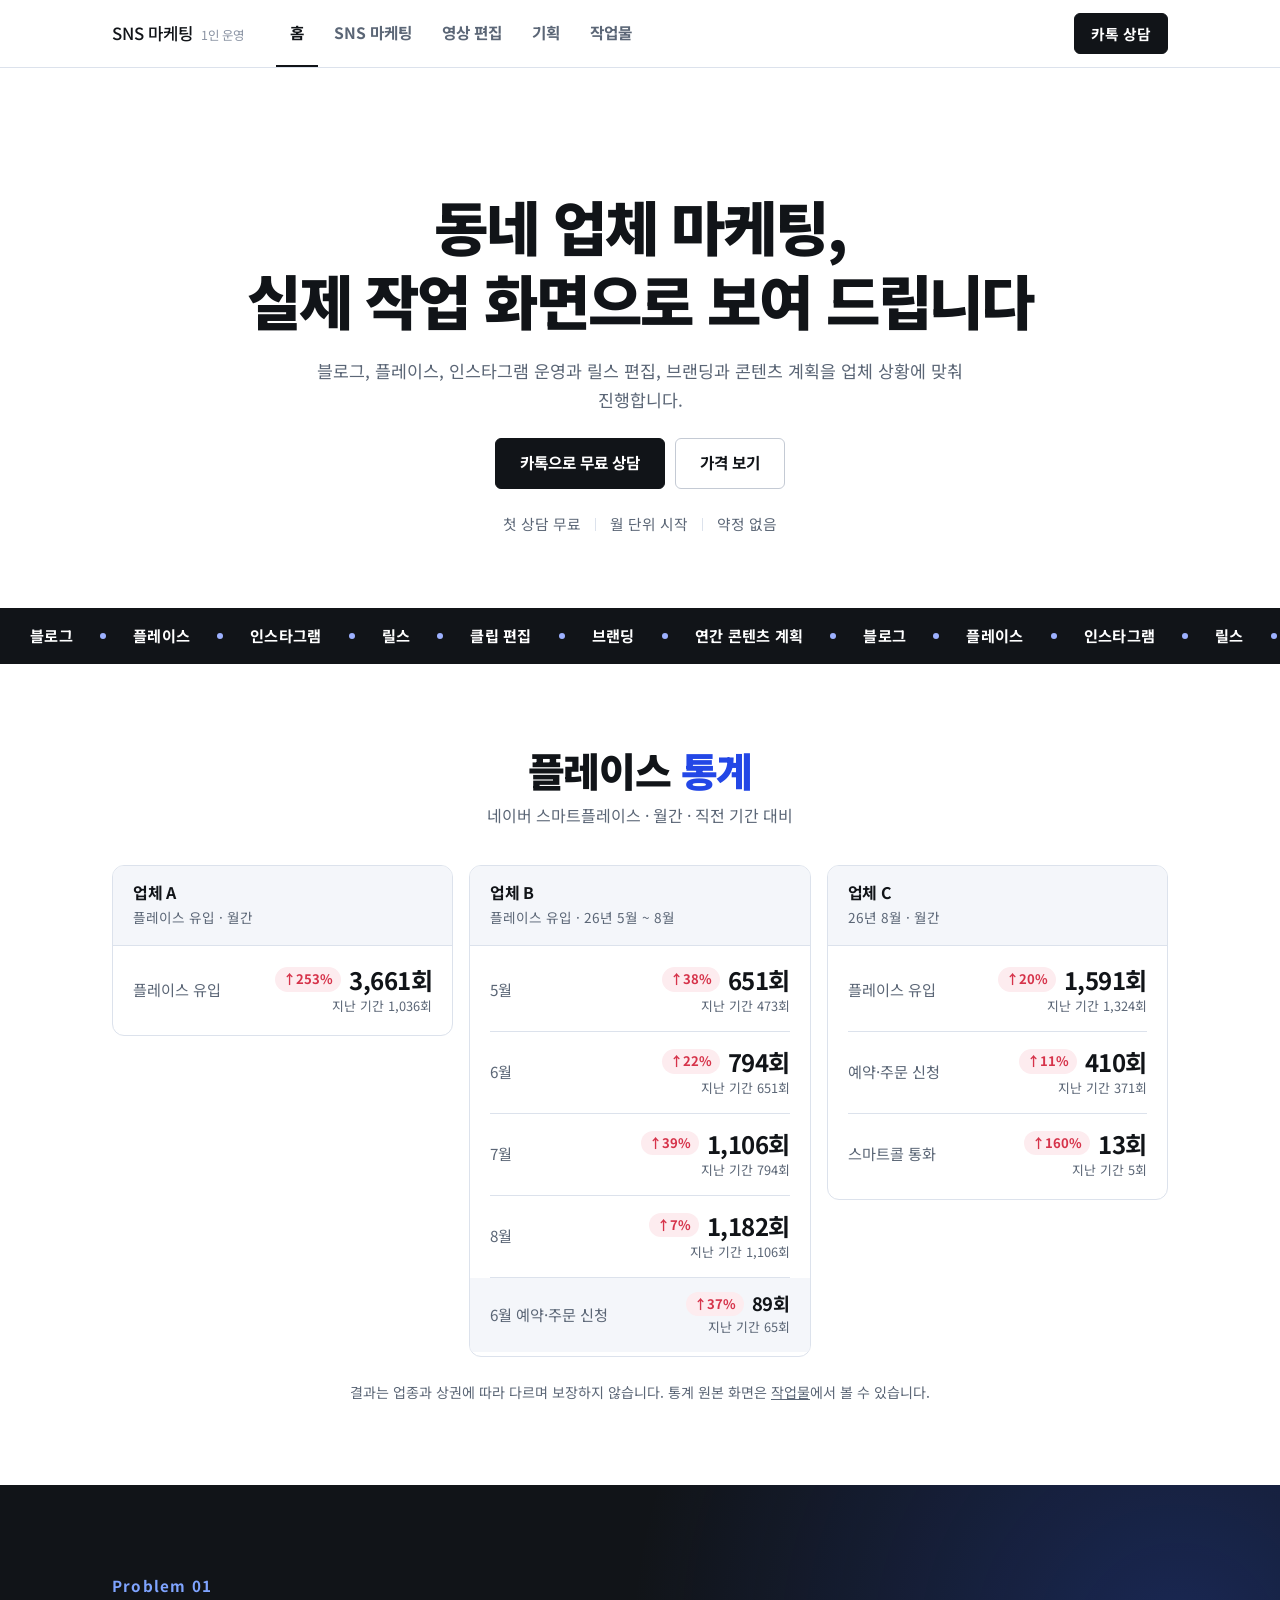
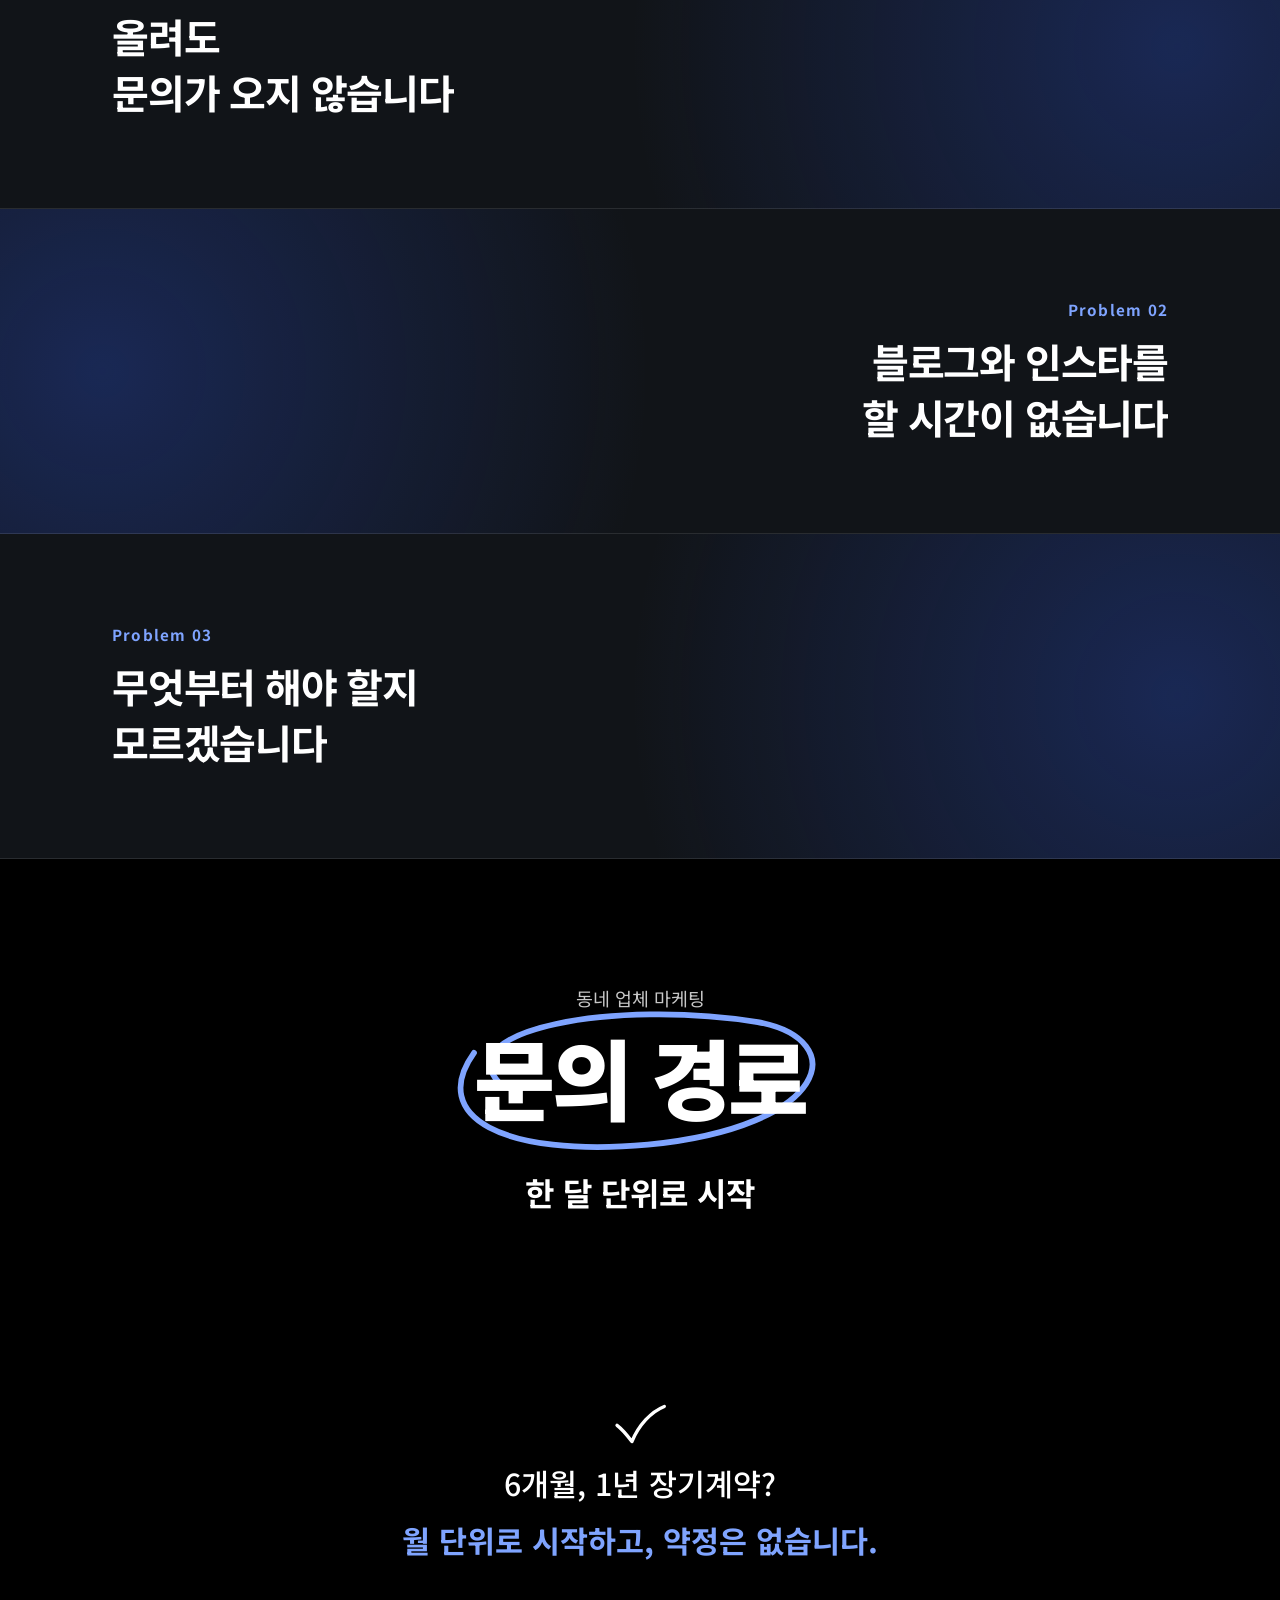
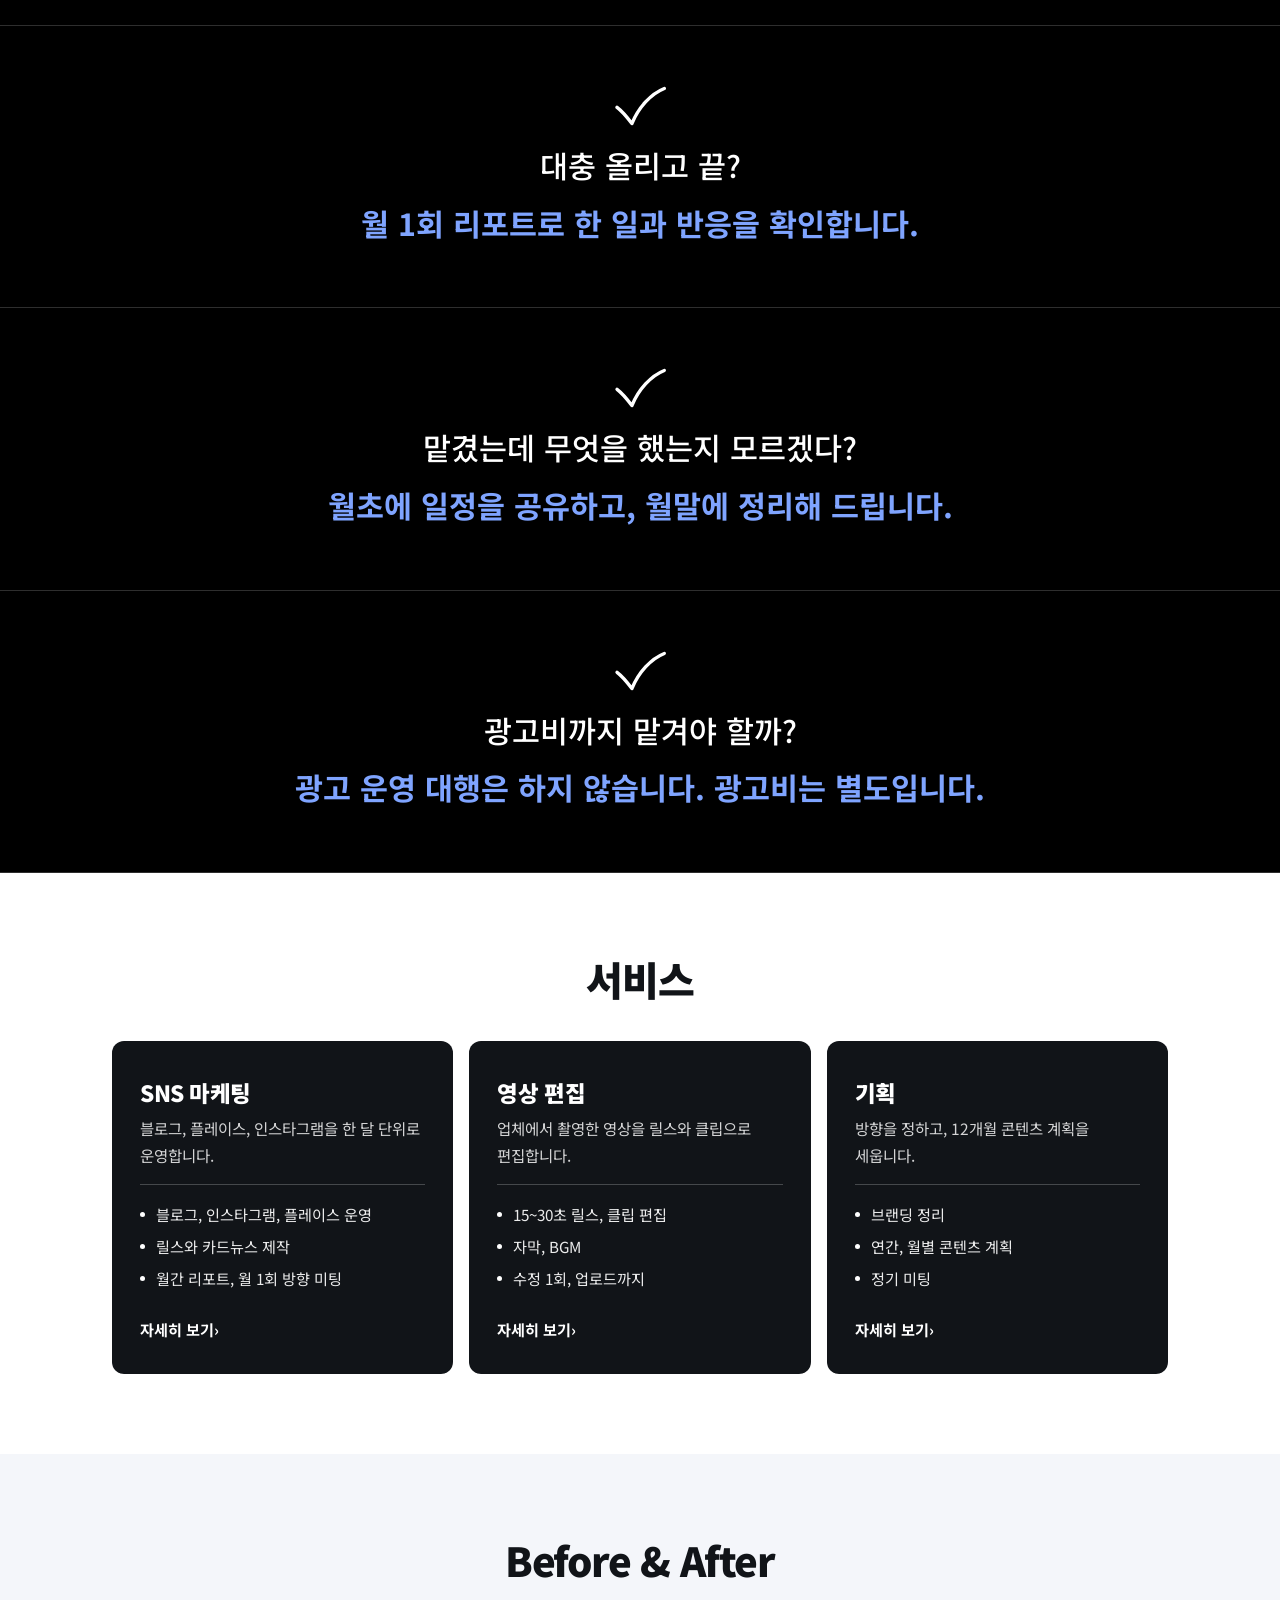
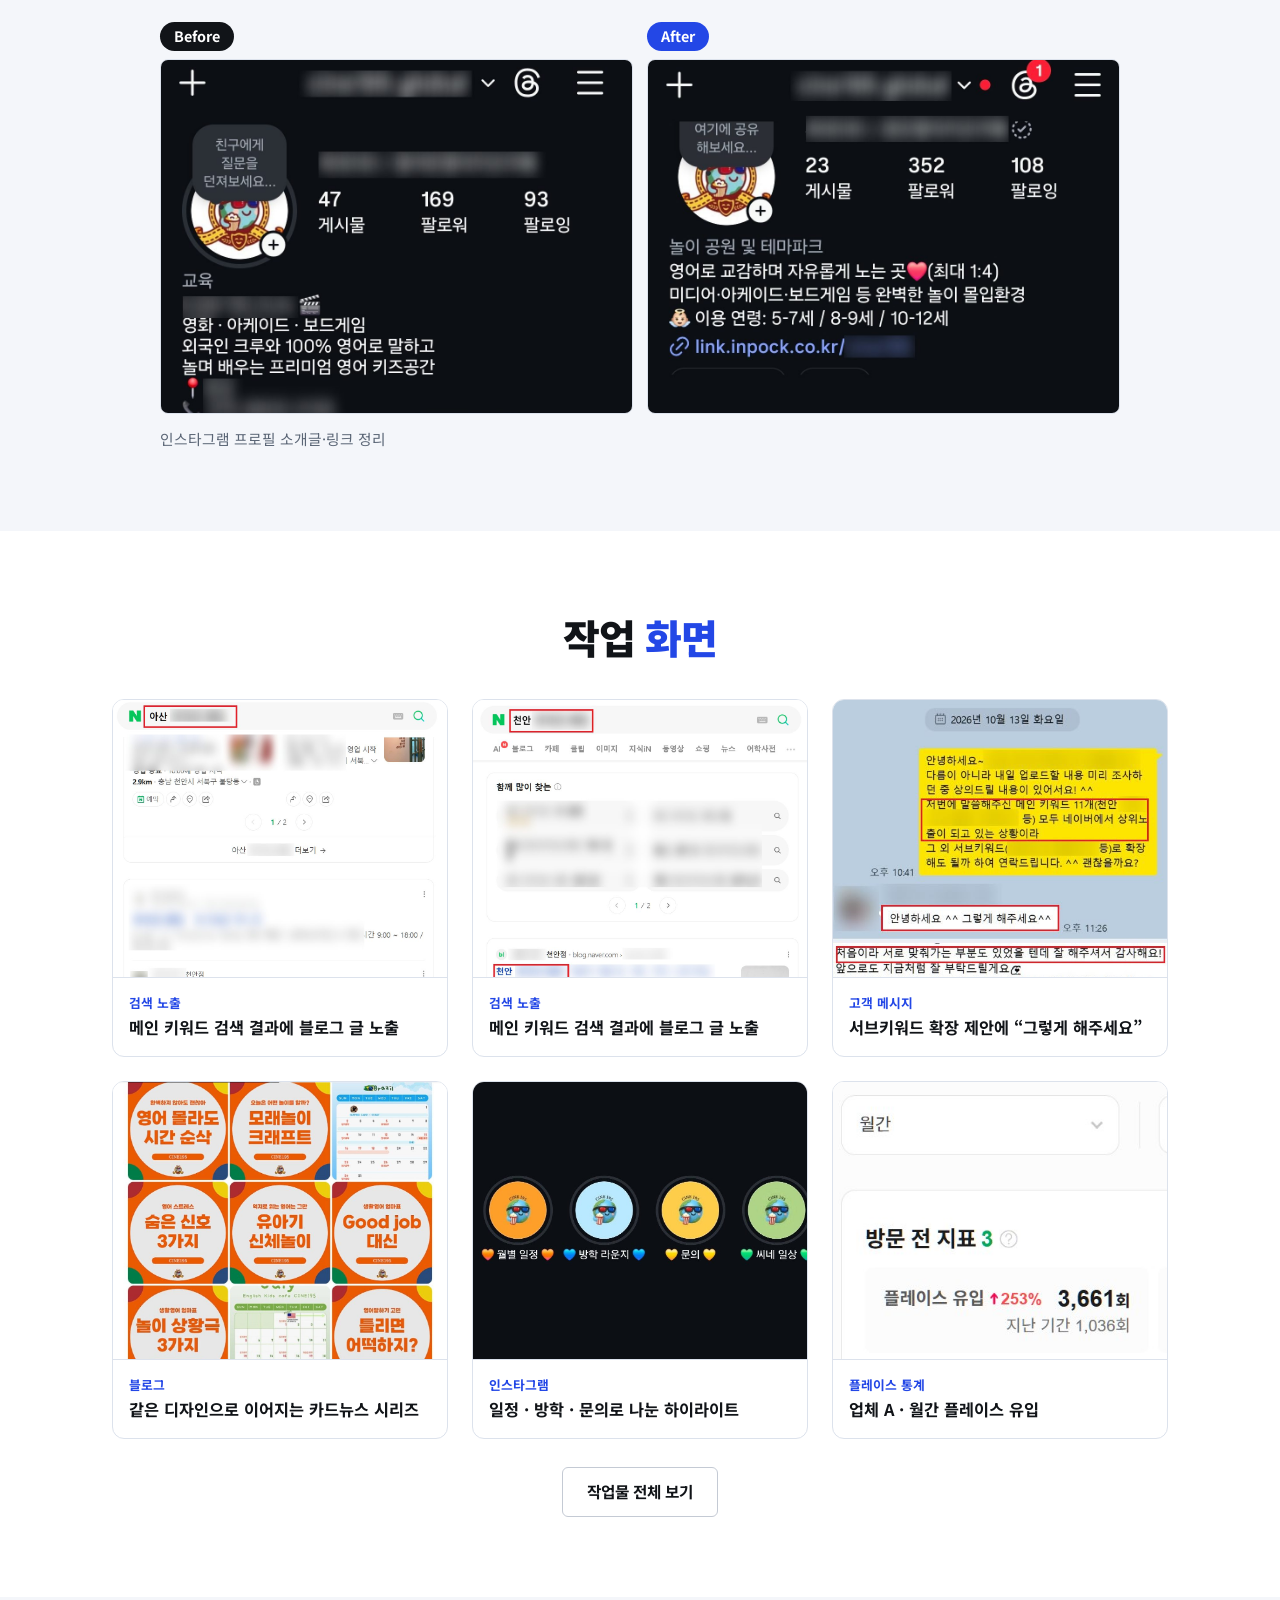
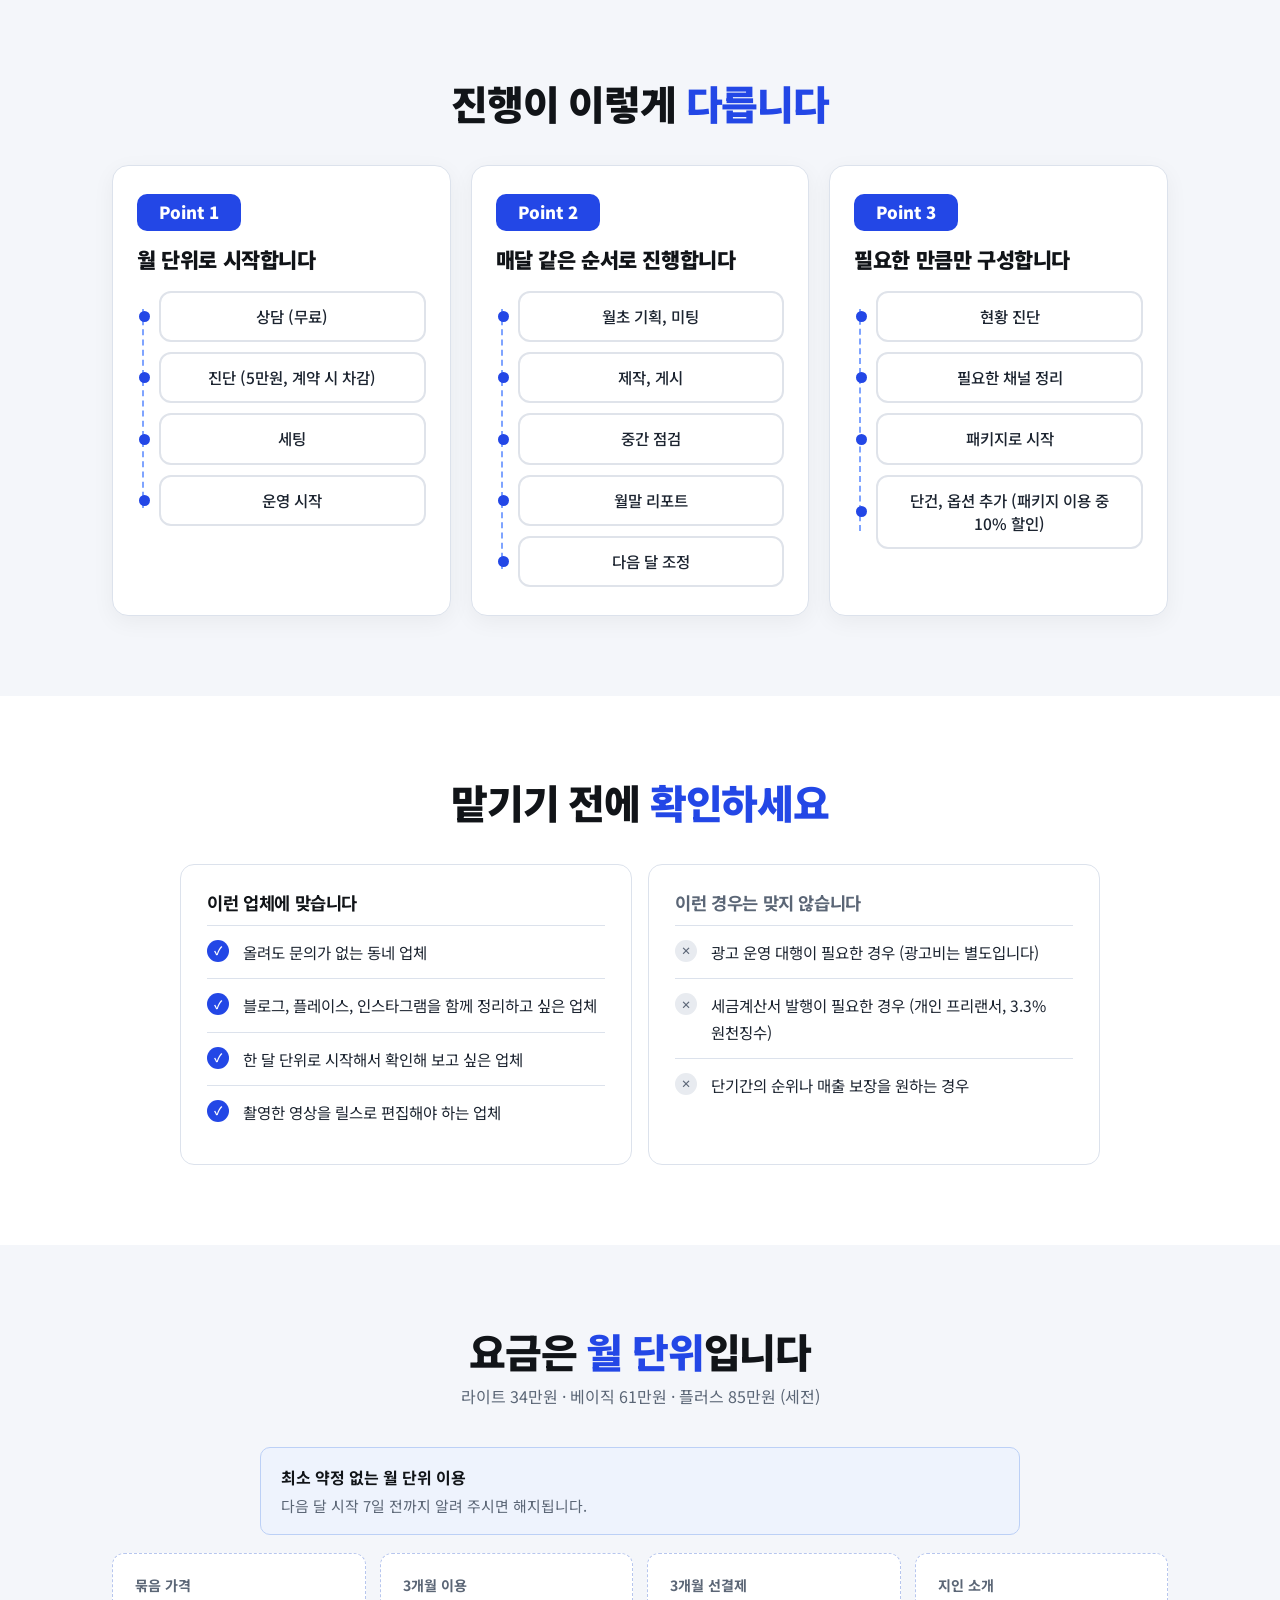
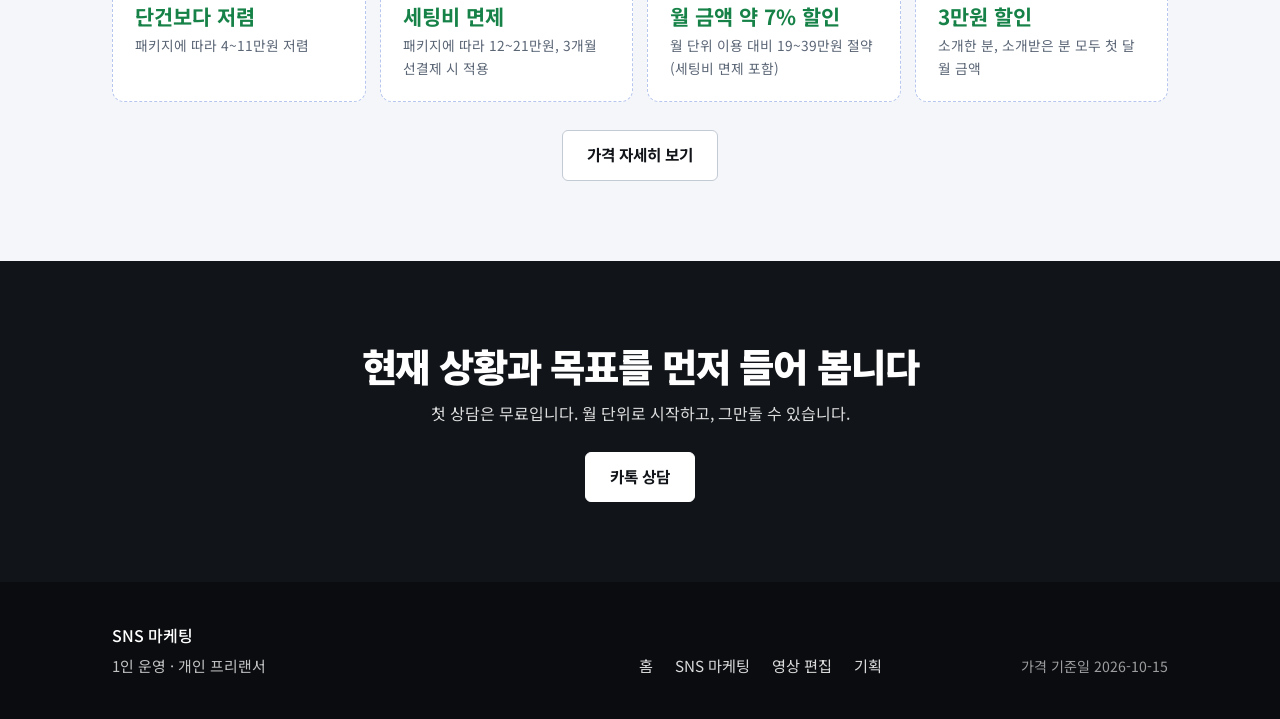
==== index.html @ e28822c7 "Brand text from data/site.json; remove personal name from header, titles, footer and the home declar" ====
<!DOCTYPE html>
<html lang="ko">
<head>
    <meta charset="UTF-8">
    <script>document.documentElement.className += ' js';</script>
    <meta name="viewport" content="width=device-width, initial-scale=1">
    <meta name="color-scheme" content="light">
    <title>SNS 마케팅 · 영상 편집 · 기획</title>
    <meta name="description" content="블로그·플레이스·인스타 운영, 릴스·클립 편집, 마케팅 기획.">
    <link rel="preconnect" href="https://fonts.googleapis.com">
    <link rel="preconnect" href="https://fonts.gstatic.com" crossorigin>
    <link rel="stylesheet" href="https://fonts.googleapis.com/css2?family=Noto+Sans+KR:wght@400;500;700;900&display=swap">
    <link rel="stylesheet" href="assets/site.css">
    <script src="assets/site.js" defer></script>
    <script src="assets/pricing.js" defer></script>
    <script src="assets/nav.js" defer></script>
    <script src="assets/media.js" defer></script>
    <script src="assets/effects.js" defer></script>
    <script src="assets/results.js" defer></script>
    <script src="assets/price-ui.js" defer></script>
</head>
<body>
    <a class="skip-link" href="#main">본문으로 건너뛰기</a>

    <header class="site-header">
        <div class="container header-inner">
            <a class="brand" href="./"><span class="brand-name" data-brand-name></span><span class="brand-sub" data-brand-sub></span></a>
            <nav aria-label="사이트 메뉴">
                <ul class="tabs">
                        <li><a href="./" aria-current="page">홈</a></li>
                        <li><a href="services/">SNS 마케팅</a></li>
                        <li><a href="video/">영상 편집</a></li>
                        <li><a href="planning/">기획</a></li>
                        <li data-tab="works" hidden><a href="works/">작업물</a></li>
                </ul>
            </nav>
            <a class="btn btn-primary" href="https://open.kakao.com/o/sCHnO8pi" target="_blank" rel="noopener">카톡 상담</a>
        </div>
    </header>

    <main id="main">
        <p id="load-error" class="load-error" role="alert" hidden></p>

        <section class="hero hero-home" aria-labelledby="hero-title">
            <div class="container">
                <h1 id="hero-title">동네 업체 마케팅,<br>실제 작업 화면으로 보여 드립니다</h1>
                <p class="lede">블로그, 플레이스, 인스타그램 운영과 릴스 편집, 브랜딩과 콘텐츠 계획을 업체 상황에 맞춰 진행합니다.</p>
                <div class="cta">
                    <a class="btn btn-primary" href="https://open.kakao.com/o/sCHnO8pi" target="_blank" rel="noopener">카톡으로 무료 상담</a>
                    <a class="btn btn-secondary" href="services/#price">가격 보기</a>
                </div>
                <ul class="assure">
                    <li>첫 상담 무료</li>
                    <li>월 단위 시작</li>
                    <li>약정 없음</li>
                </ul>
            </div>
        </section>

        <div class="marquee" aria-hidden="true">
            <div class="marquee-track">
                <span>블로그</span><span>플레이스</span><span>인스타그램</span><span>릴스</span><span>클립 편집</span><span>브랜딩</span><span>연간 콘텐츠 계획</span>
                <span>블로그</span><span>플레이스</span><span>인스타그램</span><span>릴스</span><span>클립 편집</span><span>브랜딩</span><span>연간 콘텐츠 계획</span>
            </div>
        </div>

        <section class="section band-soft" data-profile aria-labelledby="profile-title" hidden>
            <div class="container narrow-block">
                <div class="section-head"><h2 id="profile-title">소개</h2></div>
                <p class="lede" data-profile-lead hidden></p>
                <ul class="learn" data-profile-lines hidden></ul>
            </div>
        </section>

        <section class="section" data-results aria-labelledby="stats-title" hidden>
            <div class="container">
                <div class="section-head center">
                    <h2 id="stats-title">플레이스 <em>통계</em></h2>
                    <p>네이버 스마트플레이스 · 월간 · 직전 기간 대비</p>
                </div>
                <div class="stat-grid" data-results-grid></div>
                <p class="fine center">결과는 업종과 상권에 따라 다르며 보장하지 않습니다. 통계 원본 화면은 <a href="works/">작업물</a>에서 볼 수 있습니다.</p>
            </div>
        </section>

        <section class="problems" aria-label="이런 고민이 있으신가요?">
            <div class="problem left"><div class="container"><span class="problem-no" aria-hidden="true">01</span><p>올려도<br>문의가 오지 않습니다</p></div></div>
            <div class="problem right"><div class="container"><span class="problem-no" aria-hidden="true">02</span><p>블로그와 인스타를<br>할 시간이 없습니다</p></div></div>
            <div class="problem left"><div class="container"><span class="problem-no" aria-hidden="true">03</span><p>무엇부터 해야 할지<br>모르겠습니다</p></div></div>
        </section>

        <section class="band-dark declare" aria-label="시작 방식">
            <div class="container">
                <p class="dec-small">동네 업체 마케팅</p>
                <div class="brush-wrap"><span class="dec-word">문의 경로</span><svg class="brush draw" viewBox="0 0 340 130" aria-hidden="true"><path pathLength="1" d="M60 70 C20 28 150 4 262 22 C336 36 318 104 176 118 C62 128 4 96 40 46"/></svg></div>
                <p class="dec-last">한 달 단위로 시작</p>
            </div>
        </section>

        <section class="band-dark worries" aria-labelledby="worries-title">
            <h2 id="worries-title" class="visually-hidden">계약 전 걱정</h2>
            <div class="worry"><div class="container"><svg class="check draw" viewBox="0 0 80 64" aria-hidden="true"><path pathLength="1" d="M6 34 C14 40 22 50 28 58 C38 34 56 14 76 6"/></svg><p class="q">6개월, 1년 장기계약?</p><p class="a">월 단위로 시작하고, 약정은 없습니다.</p></div></div>
            <div class="worry"><div class="container"><svg class="check draw" viewBox="0 0 80 64" aria-hidden="true"><path pathLength="1" d="M6 34 C14 40 22 50 28 58 C38 34 56 14 76 6"/></svg><p class="q">대충 올리고 끝?</p><p class="a">월 1회 리포트로 한 일과 반응을 확인합니다.</p></div></div>
            <div class="worry"><div class="container"><svg class="check draw" viewBox="0 0 80 64" aria-hidden="true"><path pathLength="1" d="M6 34 C14 40 22 50 28 58 C38 34 56 14 76 6"/></svg><p class="q">맡겼는데 무엇을 했는지 모르겠다?</p><p class="a">월초에 일정을 공유하고, 월말에 정리해 드립니다.</p></div></div>
            <div class="worry"><div class="container"><svg class="check draw" viewBox="0 0 80 64" aria-hidden="true"><path pathLength="1" d="M6 34 C14 40 22 50 28 58 C38 34 56 14 76 6"/></svg><p class="q">광고비까지 맡겨야 할까?</p><p class="a">광고 운영 대행은 하지 않습니다. 광고비는 별도입니다.</p></div></div>
        </section>

        <section class="section" aria-labelledby="services-title">
            <div class="container">
                <div class="section-head center">
                    <h2 id="services-title">서비스</h2>
                </div>
                <div class="tile-grid">
                    <a class="tile" href="services/">
                        <h3>SNS 마케팅</h3>
                        <p>블로그, 플레이스, 인스타그램을 한 달 단위로 운영합니다.</p>
                        <ul>
                            <li>블로그, 인스타그램, 플레이스 운영</li>
                            <li>릴스와 카드뉴스 제작</li>
                            <li>월간 리포트, 월 1회 방향 미팅</li>
                        </ul>
                        <span class="tile-link">자세히 보기</span>
                    </a>
                    <a class="tile" href="video/">
                        <h3>영상 편집</h3>
                        <p>업체에서 촬영한 영상을 릴스와 클립으로 편집합니다.</p>
                        <ul>
                            <li>15~30초 릴스, 클립 편집</li>
                            <li>자막, BGM</li>
                            <li>수정 1회, 업로드까지</li>
                        </ul>
                        <span class="tile-link">자세히 보기</span>
                    </a>
                    <a class="tile" href="planning/">
                        <h3>기획</h3>
                        <p>방향을 정하고, 12개월 콘텐츠 계획을 세웁니다.</p>
                        <ul>
                            <li>브랜딩 정리</li>
                            <li>연간, 월별 콘텐츠 계획</li>
                            <li>정기 미팅</li>
                        </ul>
                        <span class="tile-link">자세히 보기</span>
                    </a>
                </div>
            </div>
        </section>

        <section class="section band-soft" data-slots aria-labelledby="home-compare-title" hidden>
            <div class="container">
                <div class="section-head center">
                    <h2 id="home-compare-title">Before &amp; After</h2>
                </div>
                <div class="slot-list">
                    <div data-slot="services/insta-compare" hidden></div>
                </div>
            </div>
        </section>

        <section class="section proof" data-tab="works" data-gallery-section aria-labelledby="work-title" hidden>
            <div class="container">
                <div class="section-head center">
                    <h2 id="work-title">작업 <em>화면</em></h2>
                </div>
                <ul class="works-grid" data-gallery-preview data-limit="6"></ul>
                <p class="works-more"><a class="btn btn-secondary" href="works/">작업물 전체 보기</a></p>
            </div>
        </section>

        <section class="section band-soft" aria-labelledby="points-title">
            <div class="container">
                <div class="section-head center">
                    <h2 id="points-title">진행이 이렇게 <em>다릅니다</em></h2>
                </div>
                <div class="point-grid">
                    <article class="point">
                        <span class="point-badge">Point 1</span>
                        <h3>월 단위로 시작합니다</h3>
                        <ol class="flow"><li>상담 (무료)</li><li>진단 (<span data-money="setup|현황 진단"></span>, 계약 시 차감)</li><li>세팅</li><li>운영 시작</li></ol>
                    </article>
                    <article class="point">
                        <span class="point-badge">Point 2</span>
                        <h3>매달 같은 순서로 진행합니다</h3>
                        <ol class="flow"><li>월초 기획, 미팅</li><li>제작, 게시</li><li>중간 점검</li><li>월말 리포트</li><li>다음 달 조정</li></ol>
                    </article>
                    <article class="point">
                        <span class="point-badge">Point 3</span>
                        <h3>필요한 만큼만 구성합니다</h3>
                        <ol class="flow"><li>현황 진단</li><li>필요한 채널 정리</li><li>패키지로 시작</li><li>단건, 옵션 추가 (패키지 이용 중 <span data-discount="package"></span> 할인)</li></ol>
                    </article>
                </div>
            </div>
        </section>

        <section class="section" aria-labelledby="fit-title">
            <div class="container">
                <div class="section-head center">
                    <h2 id="fit-title">맡기기 전에 <em>확인하세요</em></h2>
                </div>
                <div class="fit-grid">
                    <div class="fit-col yes">
                        <h3>이런 업체에 맞습니다</h3>
                        <ul>
                            <li>올려도 문의가 없는 동네 업체</li>
                            <li>블로그, 플레이스, 인스타그램을 함께 정리하고 싶은 업체</li>
                            <li>한 달 단위로 시작해서 확인해 보고 싶은 업체</li>
                            <li>촬영한 영상을 릴스로 편집해야 하는 업체</li>
                        </ul>
                    </div>
                    <div class="fit-col no">
                        <h3>이런 경우는 맞지 않습니다</h3>
                        <ul>
                            <li>광고 운영 대행이 필요한 경우 (광고비는 별도입니다)</li>
                            <li>세금계산서 발행이 필요한 경우 (개인 프리랜서, 3.3% 원천징수)</li>
                            <li>단기간의 순위나 매출 보장을 원하는 경우</li>
                        </ul>
                    </div>
                </div>
            </div>
        </section>

        <section class="section band-soft" aria-labelledby="home-price-title">
            <div class="container">
                <div class="section-head center">
                    <h2 id="home-price-title">요금은 <em>월 단위</em>입니다</h2>
                    <p data-package-line></p>
                </div>
                <div class="price-notice"><strong>최소 약정 없는 월 단위 이용</strong><span>다음 달 시작 7일 전까지 알려 주시면 해지됩니다.</span></div>
                <div class="benefit-grid" data-benefits hidden></div>
                <p class="works-more"><a class="btn btn-secondary" href="services/#price">가격 자세히 보기</a></p>
            </div>
        </section>

        <section class="section band-dark cta-band" aria-labelledby="cta-title">
            <div class="container">
                <h2 id="cta-title">현재 상황과 목표를 먼저 들어 봅니다</h2>
                <p>첫 상담은 무료입니다. 월 단위로 시작하고, 그만둘 수 있습니다.</p>
                <div class="cta"><a class="btn btn-light" href="https://open.kakao.com/o/sCHnO8pi" target="_blank" rel="noopener">카톡 상담</a></div>
            </div>
        </section>
    </main>

    <footer class="site-footer">
        <div class="container footer-inner">
            <div>
                <p class="footer-brand" data-brand-name></p>
                <p class="footer-line"><span data-brand-sub="sep"></span>개인 프리랜서</p>
            </div>
            <ul class="footer-links"><li><a href="./">홈</a></li><li><a href="services/">SNS 마케팅</a></li><li><a href="video/">영상 편집</a></li><li><a href="planning/">기획</a></li></ul>
            <p id="last-updated" class="fine" hidden></p>
        </div>
    </footer>
    <a class="fab" href="https://open.kakao.com/o/sCHnO8pi" target="_blank" rel="noopener">카톡 상담</a>
</body>
</html>
---- assets/site.css ----
/* 마케팅 사이트 공통 스타일
   흰 바탕 + 남색 + 파란 포인트 1개. 글꼴은 Noto Sans KR 하나만 씁니다. */
:root {
    color-scheme: light;
    --bg: #ffffff;
    --soft: #f4f6fa;
    --navy: #111418;
    --navy-2: #2a2f36;
    --text: #1c2430;
    --muted: #5b6676;
    --line: #dce2ec;
    --accent: #2347e6;
    --accent-dark: #1a38b8;
    --accent-soft: #f1f3fb;
    --radius: 8px;
    --font: "Noto Sans KR", -apple-system, BlinkMacSystemFont, "Apple SD Gothic Neo", "Malgun Gothic", system-ui, sans-serif;
    --gutter: 20px;
}

* { box-sizing: border-box; }
html { -webkit-text-size-adjust: 100%; scroll-behavior: smooth; scroll-padding-top: 110px; }
body { margin: 0; background: var(--bg); color: var(--text); font-family: var(--font); font-size: 1rem; line-height: 1.7; word-break: keep-all; overflow-wrap: anywhere; }

.container { width: 100%; max-width: 1120px; margin: 0 auto; padding: 0 var(--gutter); }

h1, h2, h3 { font-weight: 900; color: var(--navy); line-height: 1.35; letter-spacing: -0.02em; margin: 0 0 12px; text-wrap: balance; }
h1 { font-size: clamp(2rem, 5.6vw, 3.7rem); line-height: 1.25; letter-spacing: -0.035em; }
h2 { font-size: clamp(1.55rem, 3.6vw, 2.5rem); line-height: 1.3; letter-spacing: -0.03em; }
h3 { font-size: 1.15rem; font-weight: 700; }
p { margin: 0 0 14px; }
ul, ol { margin: 0; padding: 0; }
li { margin: 0; }
a { color: inherit; }

:focus-visible { outline: 3px solid var(--accent); outline-offset: 3px; }
.band-dark :focus-visible { outline-color: #ffffff; }

.skip-link { position: absolute; left: 16px; top: -64px; padding: 8px 14px; background: var(--navy); color: #ffffff; z-index: 60; }
.skip-link:focus { top: 8px; }
.visually-hidden { position: absolute; width: 1px; height: 1px; overflow: hidden; clip: rect(0 0 0 0); white-space: nowrap; }
[hidden] { display: none !important; }

.load-error { margin: 16px var(--gutter); padding: 12px 16px; border: 1px solid var(--accent); border-radius: var(--radius); }
.fine { font-size: 0.88rem; color: var(--muted); margin: 12px 0 0; }
.lede { font-size: 1.08rem; line-height: 1.7; color: var(--muted); max-width: 38em; }

/* ---------- 헤더 ---------- */
.site-header { position: sticky; top: 0; z-index: 40; background: #ffffff; border-bottom: 1px solid var(--line); }
.header-inner { display: grid; grid-template-columns: auto 1fr; grid-template-areas: "brand cta" "nav nav"; align-items: center; column-gap: 12px; }
.brand { grid-area: brand; display: flex; align-items: baseline; text-decoration: none; color: var(--navy); padding: 12px 0 2px; }
.brand-name { font-weight: 500; font-size: 1.05rem; letter-spacing: -0.01em; }
.brand-sub { margin-left: 8px; font-size: 0.78rem; font-weight: 400; color: #8a93a3; }
.brand-sub:empty { display: none; }
.site-header .btn { grid-area: cta; justify-self: end; padding: 7px 16px; min-height: 38px; font-size: 0.92rem; }
.site-header nav { grid-area: nav; min-width: 0; margin: 0 calc(var(--gutter) * -1); padding: 0 var(--gutter); }
.tabs { display: flex; gap: 2px; list-style: none; overflow-x: auto; scrollbar-width: none; }
.tabs::-webkit-scrollbar { display: none; }
.tabs li { flex: none; }
.tabs a { display: block; padding: 10px 12px; min-height: 42px; font-size: 0.98rem; font-weight: 700; color: var(--muted); text-decoration: none; white-space: nowrap; border-bottom: 2px solid transparent; }
.tabs a:hover { color: var(--navy); }
.tabs a[aria-current="page"] { color: var(--navy); border-bottom-color: var(--navy); }

/* ---------- 버튼 ---------- */
.cta { display: flex; flex-wrap: wrap; gap: 10px; margin: 24px 0 0; }
.btn { display: inline-flex; align-items: center; justify-content: center; padding: 11px 24px; min-height: 46px; border: 1px solid var(--accent); border-radius: 6px; font-family: var(--font); font-weight: 700; font-size: 0.98rem; text-decoration: none; text-align: center; cursor: pointer; transition: background-color 0.15s ease, border-color 0.15s ease, color 0.15s ease; }
.btn-primary { background: var(--navy); border-color: var(--navy); color: #ffffff; }
.btn-primary:hover { background: #000000; border-color: #000000; }
.btn-secondary { background: #ffffff; color: var(--navy); border-color: #c4cad4; }
.btn-secondary:hover { border-color: var(--navy); }
.btn-light { background: #ffffff; color: var(--navy); border-color: #ffffff; }
.btn-light:hover { background: var(--soft); border-color: var(--soft); }

/* ---------- 구역 ---------- */
.section { padding-block: clamp(44px, 7vw, 80px); }
.band-soft { background: var(--soft); }
.band-dark { background: var(--navy); color: #ffffff; }
.band-dark h2, .band-dark h3 { color: #ffffff; }
.band-dark .fine { color: rgba(255, 255, 255, 0.7); }
.band-dark .eyebrow { color: #9db1ff; }
.section-head { max-width: 760px; margin-bottom: clamp(22px, 4vw, 36px); }
.section-head h2 { margin: 0 0 6px; }
.section-head p { margin: 0; color: var(--muted); }
.section-head .fine, .hero-page h1 + .fine { margin: 6px 0 0; }

/* ---------- 홈 히어로 ---------- */
.hero { padding-block: clamp(40px, 7vw, 80px); background: var(--soft); border-bottom: 1px solid var(--line); }
.hero-home { background: #ffffff; border-bottom: 0; padding-block: clamp(56px, 10vw, 120px) clamp(40px, 6vw, 72px); text-align: center; }
.hero-home h1 { max-width: 16em; margin: 0 auto 20px; }
.hero-home .lede { margin: 0 auto; }
.hero-home .cta, .hero-home .assure { justify-content: center; }
.eyebrow { margin: 0 0 12px; font-size: 0.9rem; font-weight: 700; color: var(--accent); letter-spacing: 0; }
.center { text-align: center; }
.section-head.center { margin-inline: auto; }
.fine.center { text-align: center; }
.assure { list-style: none; display: flex; flex-wrap: wrap; gap: 4px 0; margin: 22px 0 0; font-size: 0.92rem; color: var(--muted); }
.assure li + li::before { content: ""; display: inline-block; width: 1px; height: 0.9em; margin: 0 14px; background: var(--line); vertical-align: -1px; }
.hero-page { padding-block: clamp(32px, 5vw, 52px); }
.hero-page h1 { font-size: clamp(1.6rem, 3.4vw, 2.2rem); margin-bottom: 8px; }
.hero-page .lede { margin: 0; }
.hero-page .cta { margin-top: 18px; }

/* ---------- 카드 ---------- */
.card-grid { list-style: none; display: grid; grid-template-columns: 1fr; gap: 16px; }
.card { display: block; padding: 24px; background: #ffffff; border: 1px solid var(--line); border-radius: var(--radius); text-decoration: none; }
a.card:hover { border-color: var(--accent); }
.card h3 { margin-bottom: 8px; }
.card p { margin: 0 0 14px; color: var(--muted); font-size: 0.97rem; }
.card-grid-plain .card p { margin: 0; }
.card-points { list-style: none; margin: 0 0 18px; padding: 14px 0 0; border-top: 1px solid var(--line); }
.card-points li { position: relative; padding: 3px 0 3px 18px; font-size: 0.95rem; }
.card-points li::before { content: ""; position: absolute; left: 2px; top: 0.85em; width: 6px; height: 6px; border-radius: 50%; background: var(--accent); }
.card-link { font-weight: 700; font-size: 0.95rem; color: var(--accent); }
.card-link::after { content: " \203A"; }

.check-grid { list-style: none; display: grid; grid-template-columns: 1fr; gap: 12px; }
.check-grid li { position: relative; padding: 18px 20px 18px 52px; background: #ffffff; border: 1px solid var(--line); border-radius: var(--radius); font-weight: 500; }
.check-grid li::before { content: ""; position: absolute; left: 22px; top: 50%; width: 12px; height: 7px; margin-top: -6px; border-left: 2px solid var(--accent); border-bottom: 2px solid var(--accent); transform: rotate(-45deg); }


/* 어두운 구역: 고민 */
.pain-lines { list-style: none; max-width: 760px; margin: 0 auto; border-top: 1px solid rgba(255, 255, 255, 0.25); }
.pain-lines li { padding: 20px 4px; border-bottom: 1px solid rgba(255, 255, 255, 0.25); text-align: center; font-weight: 700; font-size: clamp(1.1rem, 2.2vw, 1.4rem); letter-spacing: -0.02em; }

/* 번호 타일 */
.tile-grid { display: grid; grid-template-columns: 1fr; gap: 16px; }
.tile { display: flex; flex-direction: column; padding: 32px 28px; background: var(--navy); color: #ffffff; border-radius: 12px; text-decoration: none; }
.tile:hover { background: #000000; }
.tile-no { font-size: 3rem; font-weight: 900; font-style: italic; line-height: 1; color: rgba(255, 255, 255, 0.28); margin-bottom: 14px; }
.tile h3 { color: #ffffff; font-size: 1.4rem; font-weight: 900; margin-bottom: 8px; }
.tile p { margin: 0 0 16px; color: rgba(255, 255, 255, 0.82); font-size: 0.97rem; }
.tile ul { list-style: none; margin: 0 0 22px; padding: 14px 0 0; border-top: 1px solid rgba(255, 255, 255, 0.22); }
.tile li { position: relative; padding: 3px 0 3px 16px; font-size: 0.95rem; color: rgba(255, 255, 255, 0.92); }
.tile li::before { content: ""; position: absolute; left: 0; top: 0.85em; width: 5px; height: 5px; border-radius: 50%; background: #ffffff; }
.tile-link { margin-top: auto; font-weight: 700; font-size: 0.95rem; }
.tile-link::after { content: " \203A"; }

/* 진행 순서 */
.step-grid { list-style: none; display: grid; grid-template-columns: 1fr; gap: 12px; }
.step-grid li { padding: 20px; border: 1px solid var(--line); border-radius: var(--radius); background: #ffffff; }
.step-grid .num { display: inline-flex; align-items: center; justify-content: center; width: 28px; height: 28px; margin-bottom: 10px; border-radius: 50%; background: var(--navy); color: #ffffff; font-weight: 700; font-size: 0.9rem; }
.step-grid strong, .step-grid .d { display: block; }
.step-grid strong { color: var(--navy); font-size: 1.05rem; margin-bottom: 4px; }
.step-grid .d { color: var(--muted); font-size: 0.93rem; line-height: 1.6; }

/* 요금 안내 */
.price-teaser { display: grid; gap: 18px; align-items: center; padding: 28px; background: #ffffff; border: 1px solid var(--line); border-radius: 12px; }
.price-teaser h2 { margin-bottom: 6px; }
.price-teaser p { margin: 0; }
.price-teaser strong { color: var(--accent-dark); }

/* 하단 문의 띠 */
.cta-band { text-align: center; }
.cta-band h2 { font-size: clamp(1.6rem, 3.6vw, 2.4rem); margin-bottom: 10px; }
.cta-band p { margin: 0 auto; color: rgba(255, 255, 255, 0.85); max-width: 34em; }
.cta-band .cta { justify-content: center; }

/* ---------- 서브 페이지 ---------- */
.path-flow { list-style: none; display: grid; grid-template-columns: 1fr; gap: 12px; }
.path-flow li { display: grid; grid-template-columns: 32px 1fr; gap: 2px 14px; padding: 16px 18px; background: #ffffff; border: 1px solid var(--line); border-radius: var(--radius); }
.p-no { grid-row: span 2; display: flex; align-items: center; justify-content: center; width: 32px; height: 32px; border-radius: 50%; background: var(--navy); color: #ffffff; font-weight: 700; font-size: 0.9rem; }
.path-flow li.last .p-no { background: var(--accent); }
.p-name { font-weight: 700; color: var(--navy); }
.p-cap { grid-column: 2; font-size: 0.92rem; line-height: 1.55; color: var(--muted); }

.two-col { display: grid; grid-template-columns: 1fr; gap: 40px; align-items: start; }
.steps { list-style: none; counter-reset: step; border-top: 1px solid var(--line); }
.steps li { counter-increment: step; position: relative; padding: 14px 0 14px 44px; border-bottom: 1px solid var(--line); }
.steps li::before { content: counter(step); position: absolute; left: 0; top: 14px; display: flex; align-items: center; justify-content: center; width: 28px; height: 28px; border-radius: 50%; background: var(--navy); color: #ffffff; font-weight: 700; font-size: 0.85rem; }
.steps strong, .steps > li > span { display: block; }
.steps strong { color: var(--navy); }
.steps > li > span { color: var(--muted); font-size: 0.95rem; }

.months { list-style: none; display: grid; grid-template-columns: 1fr; gap: 12px; }
.months li { padding: 20px; background: #ffffff; border: 1px solid var(--line); border-radius: var(--radius); }
.months strong { display: block; color: var(--accent); font-size: 1.15rem; margin-bottom: 4px; }
.learn-title { margin: 36px 0 12px; font-size: 1.1rem; }
.learn { list-style: none; max-width: 760px; border-top: 1px solid var(--line); }
.learn li { padding: 12px 0; border-bottom: 1px solid var(--line); }
.learn-note { margin-top: 14px; }
.narrow-block { max-width: 820px; }

.spec-list { list-style: none; display: grid; grid-template-columns: 1fr; gap: 12px; }
.spec-list li { padding: 18px 20px; background: #ffffff; border: 1px solid var(--line); border-radius: var(--radius); font-weight: 500; }
.plan-list { list-style: none; counter-reset: plan; border-top: 1px solid var(--line); }
.plan-list li { counter-increment: plan; display: grid; grid-template-columns: 36px 1fr; gap: 2px 14px; padding: 18px 0; border-bottom: 1px solid var(--line); }
.plan-list li::before { content: counter(plan); grid-row: span 2; display: flex; align-items: center; justify-content: center; width: 28px; height: 28px; border-radius: 50%; background: var(--navy); color: #ffffff; font-weight: 700; font-size: 0.85rem; }
.plan-list strong { color: var(--navy); font-size: 1.05rem; }
.plan-list span { color: var(--muted); font-size: 0.95rem; }

/* ---------- 가격 ---------- */
.pkg-feature { display: grid; grid-template-columns: 1fr; gap: 24px; padding: 28px; background: #ffffff; border: 1px solid var(--navy); border-radius: var(--radius); }
.pkg-name { font-size: 1.4rem; font-weight: 700; color: var(--navy); margin: 0 0 4px; }
.audience { color: var(--muted); margin: 0; }
.pkg-price { display: flex; flex-direction: column; gap: 2px; }
.list-price { font-size: 0.9rem; color: var(--muted); }
.price-value { font-weight: 700; font-size: clamp(2rem, 5vw, 2.8rem); line-height: 1.15; letter-spacing: -0.03em; color: var(--navy); }
.price-unit { font-weight: 500; font-size: 1rem; letter-spacing: 0; margin-left: 4px; color: var(--muted); }
.discount { color: var(--accent); font-weight: 700; }
.card-posts { font-size: 0.9rem; color: var(--muted); }
.card-items { list-style: none; display: grid; align-content: start; }
.card-items li { position: relative; padding: 9px 0 9px 24px; border-bottom: 1px solid var(--line); font-size: 0.97rem; }
.card-items li:last-child { border-bottom: 0; }
.card-items li::before { content: ""; position: absolute; left: 3px; top: 1.05em; width: 10px; height: 6px; border-left: 2px solid var(--accent); border-bottom: 2px solid var(--accent); transform: rotate(-45deg); }
.card-note { color: var(--muted); font-size: 0.93rem; }

.plan-box { margin-top: 24px; padding: 26px; background: var(--accent-soft); border: 1px solid #c9d8f7; border-radius: var(--radius); }
.plan-box h3 { font-size: 1.2rem; margin-bottom: 10px; }
.plan-box p { max-width: 46em; }
.plan-prices { list-style: none; margin: 14px 0; display: grid; gap: 6px; }
.plan-prices li { font-weight: 700; color: var(--navy); }
.plan-terms { font-size: 0.92rem; color: var(--muted); margin-bottom: 10px; }
.plan-box details { margin: 16px 0 0; border: 1px solid #c9d8f7; border-radius: 6px; background: #ffffff; }
.plan-box summary { cursor: pointer; padding: 12px 16px; min-height: 44px; font-weight: 700; color: var(--navy); }
.plan-box details[open] > summary { border-bottom: 1px solid #c9d8f7; margin-bottom: 10px; }
.plan-terms-body { padding: 0 16px 4px; font-size: 0.95rem; }

.price-section details { margin: 12px 0 0; border: 1px solid var(--line); border-radius: 6px; background: #ffffff; }
.price-section > .container > details:first-of-type { margin-top: 24px; }
.price-section summary { cursor: pointer; padding: 14px 18px; min-height: 48px; font-weight: 700; color: var(--navy); }
.price-section details[open] > summary { border-bottom: 1px solid var(--line); margin-bottom: 6px; }
.details-body { padding: 0 18px 12px; }
.details-body h3 { margin: 18px 0 6px; font-size: 1rem; }
.referral { margin: 28px 0 0; padding: 16px 18px; background: var(--soft); border-radius: 6px; font-size: 1rem; }

.price-table { width: 100%; border-collapse: collapse; margin: 6px 0 14px; font-size: 0.97rem; }
.price-table th, .price-table td { text-align: left; padding: 11px 8px 11px 0; border-bottom: 1px solid var(--line); vertical-align: top; }
.price-table thead th { font-size: 0.85rem; font-weight: 700; color: var(--muted); }
.price-table tbody th { font-weight: 500; }
.cell-price { white-space: nowrap; font-weight: 700; color: var(--accent-dark); }
.cell-note { color: var(--muted); }

.contact-note { margin-top: 28px; max-width: 760px; }
.contact-note h3 { font-size: 1rem; margin-bottom: 8px; }
.terms { padding-left: 1.2em; color: var(--muted); font-size: 0.95rem; }
.terms li { margin-bottom: 6px; }

/* ---------- 이미지·영상 슬롯 (파일이 있을 때만 생성됨, assets/media.js) ---------- */
.slot-list { display: grid; grid-template-columns: 1fr; gap: 32px; }
.slot-list > [data-slot][hidden] { display: none; }
[data-slot] { margin: 0; }
.media-slot { margin: 0; }
.media-slot img, .media-slot video, .works-grid img, .works-grid video { display: block; width: 100%; height: auto; border: 1px solid var(--line); border-radius: var(--radius); background: #ffffff; }
.works-grid img { aspect-ratio: 6 / 5; object-fit: cover; object-position: top; }
.zoom { display: block; width: 100%; padding: 0; margin: 0; border: 0; background: none; cursor: zoom-in; font: inherit; color: inherit; }
.media-compare { width: 100%; }
.compare-pair { display: grid; grid-template-columns: 1fr 1fr; gap: 14px; max-width: 960px; margin: 0 auto; }
.compare-pair figure { margin: 0; display: flex; flex-direction: column; }
.compare-pair figcaption { order: -1; align-self: flex-start; margin: 0 0 8px; padding: 2px 14px; border-radius: 999px; background: var(--navy); color: #ffffff; font-size: 0.9rem; font-weight: 700; }
.compare-pair figure:last-child figcaption { background: var(--accent); }
.compare-pair img { width: 100%; height: auto; border-radius: var(--radius); border: 1px solid var(--line); }
.video-row { display: grid; grid-template-columns: repeat(auto-fit, minmax(170px, 1fr)); gap: 14px; }
.media-caption { margin: 10px 0 0; font-size: 0.92rem; color: var(--muted); }
.media-compare .media-caption { margin: 12px auto 0; max-width: 960px; }
.slot-list > :has(.media-compare) { grid-column: 1 / -1; }

dialog.lightbox { max-width: 96vw; max-height: 96vh; padding: 12px; border: 0; border-radius: var(--radius); background: #ffffff; color: var(--text); }
dialog.lightbox::backdrop { background: rgba(0, 0, 0, 0.7); }
.lightbox-body img, .lightbox-body video { display: block; max-width: calc(96vw - 48px); max-height: calc(96vh - 96px); width: auto; height: auto; margin: 0 auto; }
.lightbox-close { display: block; margin: 0 0 8px auto; padding: 7px 16px; min-height: 38px; cursor: pointer; font: inherit; font-weight: 700; border: 1px solid var(--line); border-radius: 6px; background: #ffffff; color: var(--navy); }

/* 작업물 */
.filters { display: flex; flex-wrap: wrap; gap: 8px; margin: 0 0 24px; }
.filters button { font: inherit; font-size: 0.92rem; font-weight: 500; padding: 7px 16px; min-height: 38px; cursor: pointer; border: 1px solid var(--line); border-radius: 999px; background: #ffffff; color: var(--text); }
.filters button[aria-pressed="true"] { background: var(--navy); border-color: var(--navy); color: #ffffff; }
.works-grid { display: grid; grid-template-columns: 1fr; gap: 24px; list-style: none; align-items: start; }
.works-grid figure { margin: 0; display: flex; flex-direction: column; background: #ffffff; border: 1px solid var(--line); border-radius: 12px; overflow: hidden; }
.works-grid figure img { border: 0; border-radius: 0; border-bottom: 1px solid var(--line); }
.works-grid figcaption { padding: 14px 16px 16px; }
.cap-tag { display: block; font-size: 0.8rem; font-weight: 700; color: var(--accent); margin-bottom: 2px; }
.cap-text { display: block; font-size: 1.02rem; line-height: 1.45; color: var(--navy); }
.works-more { margin: 28px 0 0; text-align: center; }

/* ---------- 푸터 ---------- */
.site-footer { background: #0a0c0f; color: #ffffff; padding-block: 40px; }
.footer-inner { display: grid; gap: 20px; }
.footer-brand { font-weight: 500; font-size: 1rem; margin: 0 0 4px; }
.footer-line { margin: 0; color: rgba(255, 255, 255, 0.75); font-size: 0.93rem; }
.footer-links { list-style: none; display: flex; flex-wrap: wrap; gap: 6px 22px; }
.footer-links a { text-decoration: none; color: rgba(255, 255, 255, 0.85); font-size: 0.95rem; }
.footer-links a:hover { text-decoration: underline; }
.site-footer .fine { color: rgba(255, 255, 255, 0.6); margin: 0; }

/* ---------- 반응형 ---------- */
@media (max-width: 639px) {
    .price-table thead { position: absolute; width: 1px; height: 1px; overflow: hidden; clip: rect(0 0 0 0); }
    .price-table, .price-table tbody, .price-table tr, .price-table th, .price-table td { display: block; width: 100%; }
    .price-table tr { padding: 10px 0; border-bottom: 1px solid var(--line); }
    .price-table th, .price-table td { border: 0; padding: 2px 0; }
    .cell-note:empty { display: none; }
}

@media (min-width: 640px) {
    :root { --gutter: 32px; }
    .card-grid { grid-template-columns: repeat(2, 1fr); }
    .tile-grid { grid-template-columns: repeat(2, 1fr); }
    .check-grid { grid-template-columns: repeat(2, 1fr); }
    .step-grid { grid-template-columns: repeat(2, 1fr); }
    .path-flow { grid-template-columns: repeat(2, 1fr); }
    .works-grid { grid-template-columns: repeat(2, 1fr); }
    .slot-list { grid-template-columns: repeat(2, 1fr); }
    .spec-list { grid-template-columns: repeat(3, 1fr); }
    .months { grid-template-columns: repeat(3, 1fr); }
    .price-teaser { grid-template-columns: 1fr auto; padding: 32px 36px; }
    .footer-inner { grid-template-columns: 1.4fr 1fr auto; align-items: end; }
}

@media (min-width: 960px) {
    .header-inner { grid-template-columns: auto 1fr auto; grid-template-areas: "brand nav cta"; column-gap: 32px; }
    .brand { padding: 0; }
    .site-header nav { margin: 0; padding: 0; justify-self: start; }
    .tabs a { padding: 20px 14px 18px; }
    .hero-home .container { grid-template-columns: 1.15fr 1fr; gap: 56px; }
    .card-grid { grid-template-columns: repeat(3, 1fr); }
    .tile-grid { grid-template-columns: repeat(3, 1fr); }
    .step-grid { grid-template-columns: repeat(5, 1fr); }
    .path-flow { grid-template-columns: repeat(5, 1fr); }
    .path-flow li { grid-template-columns: 1fr; gap: 8px; align-content: start; }
    .p-no { grid-row: auto; }
    .p-cap { grid-column: auto; }
    .works-grid { grid-template-columns: repeat(3, 1fr); }
    .two-col { grid-template-columns: 1fr 1fr; gap: 64px; }
    .pkg-feature { grid-template-columns: 1fr 1fr 1.1fr; gap: 40px; align-items: start; padding: 32px 36px; }
    .plan-box { padding: 32px 36px; }
}

@media (prefers-reduced-motion: reduce) { html { scroll-behavior: auto; } .btn { transition: none; } }

br.pc { display: none; }
@media (min-width: 960px) { br.pc { display: inline; } }

/* ---------- 성과 데이터 카드 (assets/results.js) ---------- */
.stat-grid { display: grid; grid-template-columns: 1fr; gap: 16px; align-items: start; }
.stat-card { background: #ffffff; border: 1px solid var(--line); border-radius: 12px; overflow: hidden; }
.stat-head { padding: 16px 20px; background: var(--soft); border-bottom: 1px solid var(--line); }
.stat-head h3 { margin: 0; font-size: 1rem; }
.stat-head p { margin: 2px 0 0; font-size: 0.85rem; color: var(--muted); }
.stat-rows { list-style: none; padding: 4px 20px; }
.stat-rows li { display: flex; justify-content: space-between; align-items: center; gap: 12px; padding: 14px 0; border-bottom: 1px solid var(--line); }
.stat-rows li:last-child { border-bottom: 0; }
.stat-label { color: var(--muted); font-size: 0.95rem; }
.stat-right { display: flex; flex-direction: column; align-items: flex-end; }
.stat-top { display: flex; align-items: center; gap: 8px; }
.stat-pill { padding: 1px 8px; border-radius: 999px; background: #fdecef; color: #d6334a; font-size: 0.82rem; font-weight: 700; white-space: nowrap; }
.stat-value { font-size: 1.5rem; line-height: 1.3; letter-spacing: -0.02em; color: var(--navy); }
.stat-prev { font-size: 0.8rem; color: var(--muted); }
.stat-extra { background: var(--soft); margin: 0 -20px; padding-inline: 20px !important; }
.stat-extra .stat-value { font-size: 1.15rem; }

@media (min-width: 720px) { .stat-grid { grid-template-columns: repeat(2, 1fr); } }
@media (min-width: 1040px) { .stat-grid { grid-template-columns: repeat(3, 1fr); } }

/* ---------- 화면 효과 (assets/effects.js) ----------
   스크립트가 클래스를 붙일 때만 숨김 → 스크립트가 실패해도 내용은 보입니다. '동작 줄이기'에서는 스크립트가 아무것도 붙이지 않습니다. */
.reveal { opacity: 0; transform: translateY(26px); }
.reveal.in { opacity: 1; transform: none; }
.reveal, .reveal.in { transition: opacity 0.7s ease var(--d, 0ms), transform 0.7s cubic-bezier(0.2, 0.7, 0.2, 1) var(--d, 0ms), translate 0.3s ease, box-shadow 0.3s ease, border-color 0.3s ease, background-color 0.2s ease; }

.scroll-bar { position: fixed; top: 0; left: 0; right: 0; height: 3px; background: var(--accent); transform: scaleX(0); transform-origin: left; z-index: 50; pointer-events: none; }
.site-header { transition: box-shadow 0.25s ease; }
.site-header.scrolled { box-shadow: 0 6px 24px rgba(17, 20, 24, 0.07); }

/* 플로팅 카톡 버튼 */
.fab { position: fixed; right: 18px; bottom: 18px; z-index: 45; padding: 13px 22px; border-radius: 999px; background: var(--navy); color: #ffffff; font-weight: 700; font-size: 0.95rem; text-decoration: none; box-shadow: 0 10px 28px rgba(17, 20, 24, 0.28); transition: opacity 0.3s ease, translate 0.3s ease, background-color 0.2s ease; }
.fab:hover { background: #000000; }
.js .fab:not(.show) { opacity: 0; translate: 0 16px; pointer-events: none; }
.fab.show::after { content: ""; position: absolute; inset: 0; border-radius: inherit; border: 2px solid var(--navy); animation: fab-pulse 2.8s ease-out infinite; pointer-events: none; }
@keyframes fab-pulse { 0% { transform: scale(1); opacity: 0.55; } 70%, 100% { transform: scale(1.35, 1.7); opacity: 0; } }

/* 키워드 띠 */
.marquee { overflow: hidden; background: var(--navy); color: #ffffff; }
.marquee-track { display: flex; width: max-content; animation: marquee 32s linear infinite; }
.marquee:hover .marquee-track { animation-play-state: paused; }
.marquee span { position: relative; padding: 15px 30px; font-weight: 700; font-size: 0.95rem; letter-spacing: 0.02em; white-space: nowrap; }
.marquee span::after { content: ""; position: absolute; right: -3px; top: 50%; width: 6px; height: 6px; border-radius: 50%; background: #9db1ff; transform: translateY(-50%); }
@keyframes marquee { to { transform: translateX(-50%); } }

/* 호버 */
.card, .tile, .stat-card, .works-grid figure { transition: translate 0.3s ease, box-shadow 0.3s ease, border-color 0.3s ease, background-color 0.2s ease; }
.card:hover, .stat-card:hover, .works-grid figure:hover { translate: 0 -5px; box-shadow: 0 14px 34px rgba(17, 20, 24, 0.1); }
.tile:hover { translate: 0 -5px; box-shadow: 0 14px 34px rgba(17, 20, 24, 0.22); }
.works-grid figure img { transition: transform 0.6s ease; }
.works-grid figure:hover img { transform: scale(1.04); }
.btn:hover { translate: 0 -2px; }
.btn:active { translate: 0 0; }
.tabs a:hover { border-bottom-color: var(--line); }
.tile-link::after { display: inline-block; transition: translate 0.25s ease; }
.tile:hover .tile-link::after, .card:hover .card-link::after { translate: 5px 0; }
.cta-price { margin: 0 0 6px; color: rgba(255, 255, 255, 0.92); }
.cta-price a { text-underline-offset: 4px; }

/* 진행 순서: 상자 없이 선으로 잇고, 보이면 선이 채워짐 */
.step-grid { gap: 8px 28px; }
.step-grid li { position: relative; padding: 22px 0 0; border: 0; border-top: 2px solid var(--line); border-radius: 0; background: none; }
.step-grid li::after { content: ""; position: absolute; top: -2px; left: 0; height: 2px; width: 100%; background: var(--navy); transition: width 0.9s ease var(--d, 0ms); }
.step-grid li.reveal:not(.in)::after { width: 0; }
.step-grid li:hover { translate: none; box-shadow: none; }

/* 타일: 큰 번호 대신 깔끔하게 */
.tile-no { display: none; }
.tile h3 { margin-top: 4px; }

/* 마우스 커서: 파란 그라데이션 원 하나 */
.cursor-orb { position: fixed; left: 0; top: 0; z-index: 10000; pointer-events: none; width: 26px; height: 26px; margin: -13px 0 0 -13px; border-radius: 50%; background: radial-gradient(circle at 32% 30%, #8fb8ff 0%, #3a63f2 52%, #1a38b8 100%); box-shadow: 0 0 20px rgba(47, 91, 240, 0.45); opacity: 0; transition: width 0.25s ease, height 0.25s ease, margin 0.25s ease, opacity 0.25s ease, scale 0.15s ease; }
.cursor-on .cursor-orb { opacity: 0.88; }
.cursor-orb.is-link { width: 54px; height: 54px; margin: -27px 0 0 -27px; opacity: 0.55; }
.cursor-orb.is-zoom { width: 84px; height: 84px; margin: -42px 0 0 -42px; opacity: 0.92; }
.cursor-orb.is-zoom::after { content: "확대"; position: absolute; inset: 0; display: flex; align-items: center; justify-content: center; color: #ffffff; font-size: 0.9rem; font-weight: 700; }
.cursor-orb.is-down { scale: 0.85; }
.btn.pulled { transition: translate 0.3s ease, background-color 0.15s ease, border-color 0.15s ease; }

@media (max-width: 639px) {
    .fab { right: 14px; bottom: 14px; padding: 12px 18px; }
    .step-grid { gap: 22px; }
}

@media (prefers-reduced-motion: reduce) {
    .marquee-track { animation: none; width: auto; flex-wrap: wrap; justify-content: center; }
    .marquee span:nth-child(n+8) { display: none; }
    .fab.show::after { animation: none; display: none; }
    .fab, .site-header, .card, .tile, .stat-card, .works-grid figure, .works-grid figure img { transition: none; }
}

.stat-grid + .fine { margin-top: 24px; }

/* ---------- 벤치마킹 반영: 고민 띠, 선언, 반론, Point, 아코디언, 혜택, 사례 ---------- */
h2 em { font-style: normal; color: var(--accent); }
.band-dark h2 em { color: #7fa4ff; }

/* 고민 띠 */
.problem { position: relative; padding: clamp(46px, 8vw, 88px) 0; background: #111418 radial-gradient(circle at 92% 50%, rgba(47, 91, 240, 0.28), transparent 46%); color: #ffffff; border-bottom: 1px solid rgba(255, 255, 255, 0.1); overflow: hidden; }
.problem.right { background: #111418 radial-gradient(circle at 8% 50%, rgba(47, 91, 240, 0.28), transparent 46%); }
.problem p { margin: 0; max-width: 14em; font-size: clamp(1.55rem, 3.8vw, 2.5rem); font-weight: 700; line-height: 1.4; letter-spacing: -0.03em; }
.problem.right .container { text-align: right; }
.problem.right p { margin-left: auto; }
.problem-no { display: block; margin-bottom: 10px; font-size: 0.95rem; font-weight: 700; letter-spacing: 0.08em; color: #7fa4ff; }
.problem-no::before { content: "Problem "; }

/* 브랜드 선언 */
.declare { padding: clamp(64px, 11vw, 124px) 0; text-align: center; background: #000000; }
.dec-small { margin: 0 0 8px; font-size: 1.15rem; color: rgba(255, 255, 255, 0.78); }
.dec-big { margin: 0 0 30px; font-size: clamp(1.6rem, 4.6vw, 3rem); font-weight: 900; line-height: 1.3; letter-spacing: -0.03em; }
.brush-wrap { position: relative; display: inline-block; margin-bottom: 34px; padding: 6px 4px; }
.dec-word { position: relative; z-index: 1; font-size: clamp(2.6rem, 8vw, 5.5rem); font-weight: 900; line-height: 1.1; letter-spacing: -0.04em; }
.brush { position: absolute; left: -14%; top: 50%; width: 128%; height: auto; transform: translateY(-50%); fill: none; stroke: #7fa4ff; stroke-width: 4.5; stroke-linecap: round; stroke-linejoin: round; overflow: visible; pointer-events: none; }
.dec-last { margin: 0; font-size: clamp(1.3rem, 3vw, 2rem); font-weight: 700; }

/* 반론 처리 */
.worry { padding: clamp(34px, 6vw, 58px) 0; text-align: center; background: #000000; border-bottom: 1px solid rgba(255, 255, 255, 0.18); }
.worries { background: #000000; }
.check { display: block; width: 54px; height: 44px; margin: 0 auto 12px; fill: none; stroke: #ffffff; stroke-width: 5; stroke-linecap: round; stroke-linejoin: round; overflow: visible; }
.worry .q { margin: 0; font-size: clamp(1.3rem, 3vw, 1.9rem); font-weight: 500; }
.worry .a { margin: 6px 0 0; font-size: clamp(1.3rem, 3vw, 1.9rem); font-weight: 700; color: #7fa4ff; }

/* 선 그리기 (스크립트가 draw-pending을 붙일 때만 숨김) */
.draw path { stroke-dasharray: 1; stroke-dashoffset: 0; }
.draw-pending path { stroke-dashoffset: 1; }
.draw-pending.in path { stroke-dashoffset: 0; transition: stroke-dashoffset 1.1s ease 0.25s; }

/* Point 박스 + 점선 흐름 */
.point-grid { display: grid; grid-template-columns: 1fr; gap: 20px; }
.point { padding: 28px 24px; background: #ffffff; border: 1px solid var(--line); border-radius: 16px; box-shadow: 0 6px 22px rgba(17, 20, 24, 0.05); }
.point-badge { display: inline-block; margin-bottom: 14px; padding: 4px 22px; border-radius: 10px; background: var(--accent); color: #ffffff; font-weight: 900; font-size: 1.05rem; }
.point h3 { margin-bottom: 18px; font-size: 1.3rem; font-weight: 900; }
.flow { list-style: none; position: relative; display: grid; gap: 10px; padding-left: 22px; margin: 0; }
.flow::before { content: ""; position: absolute; left: 5px; top: 18px; bottom: 18px; border-left: 2px dashed #7fa4ff; }
.flow li { position: relative; padding: 12px 16px; background: #ffffff; border: 2px solid #dfe3ea; border-radius: 12px; font-size: 0.97rem; font-weight: 500; line-height: 1.5; text-align: center; }
.flow li::before { content: ""; position: absolute; left: -22px; top: 50%; width: 11px; height: 11px; margin-top: -5.5px; border-radius: 50%; background: var(--accent); }
.point-wide { max-width: 640px; margin: 0 auto; }

/* 서비스 아코디언 */
.acc-list { background: #ffffff; border: 1px solid var(--line); border-radius: 12px; overflow: hidden; }
.acc { border-bottom: 1px solid var(--line); }
.acc:last-child { border-bottom: 0; }
.acc summary { display: flex; align-items: center; gap: 14px; padding: 18px 20px; min-height: 60px; cursor: pointer; list-style: none; font-weight: 700; }
.acc summary::-webkit-details-marker { display: none; }
.acc summary::after { content: "+"; display: flex; align-items: center; justify-content: center; width: 28px; height: 28px; margin-left: auto; border: 1px solid var(--line); border-radius: 6px; color: var(--accent); font-size: 1.2rem; font-weight: 500; }
.acc[open] summary { background: #eef3fd; }
.acc[open] summary::after { content: "\2212"; }
.tag { padding: 2px 10px; border: 1px solid #a9c0f5; border-radius: 4px; background: #eaf0fd; color: var(--accent); font-size: 0.7rem; font-weight: 700; letter-spacing: 0.05em; }
.acc-title { font-size: 1.05rem; }
.acc-body { padding: 8px 22px 22px; }
.acc-body p { margin: 8px 0 12px; color: var(--muted); font-size: 0.95rem; }
.acc-body ul { list-style: none; }
.acc-body li { position: relative; padding: 4px 0 4px 20px; font-size: 0.95rem; }
.acc-body li::before { content: "\2192"; position: absolute; left: 0; color: var(--accent); }

/* 이런 업체에 맞습니다 */
.fit-grid { display: grid; grid-template-columns: 1fr; gap: 16px; max-width: 920px; margin: 0 auto; }
.fit-col { padding: 26px; background: #ffffff; border: 1px solid var(--line); border-radius: 14px; }
.fit-col h3 { margin-bottom: 10px; font-size: 1.1rem; }
.fit-col.no h3 { color: var(--muted); }
.fit-col ul { list-style: none; }
.fit-col li { position: relative; padding: 13px 0 13px 36px; border-top: 1px solid var(--line); font-size: 0.97rem; }
.fit-col li::before { position: absolute; left: 0; top: 14px; display: flex; align-items: center; justify-content: center; width: 22px; height: 22px; border-radius: 50%; font-size: 0.72rem; font-weight: 700; }
.fit-col.yes li::before { content: "\2713"; background: var(--accent); color: #ffffff; }
.fit-col.no li::before { content: "\2715"; background: #e8ebf0; color: var(--muted); }

/* 가격: 안내 박스, 혜택 카드, 결제 탭, 큰 문의 버튼 */
.price-notice { display: flex; flex-direction: column; gap: 2px; max-width: 760px; margin: 0 auto 18px; padding: 16px 20px; background: #eef3fd; border: 1px solid #bcd0f6; border-radius: 10px; }
.price-section .price-notice { margin: 24px 0 18px; max-width: none; }
.price-notice strong { color: var(--navy); }
.price-notice span { color: var(--muted); font-size: 0.93rem; }
.benefit-grid { display: grid; grid-template-columns: 1fr; gap: 14px; }
.price-section .benefit-grid { margin-bottom: 8px; }
.benefit { display: flex; flex-direction: column; gap: 4px; padding: 20px 22px; background: #ffffff; border: 1px dashed #b7c6ee; border-radius: 12px; }
.benefit-title { font-size: 0.88rem; font-weight: 700; color: var(--muted); }
.benefit-big { font-size: 1.3rem; line-height: 1.35; color: #168247; }
.benefit-note { font-size: 0.86rem; color: var(--muted); }
.btn-wide { width: 100%; max-width: 760px; min-height: 58px; border-radius: 999px; background: var(--accent); border-color: var(--accent); font-size: 1.08rem; }
.btn-wide:hover { background: var(--accent-dark); border-color: var(--accent-dark); }
.cta-wide { justify-content: center; margin-top: 28px; }

.price-tabs { display: flex; gap: 6px; max-width: 420px; margin: 16px 0; padding: 5px; background: #e3e8f4; border-radius: 10px; }
.price-tab { flex: 1; padding: 10px 12px; min-height: 42px; border: 0; border-radius: 8px; background: transparent; font: inherit; font-weight: 700; color: var(--muted); cursor: pointer; }
.price-tab[aria-selected="true"] { background: #ffffff; color: var(--accent); box-shadow: 0 1px 6px rgba(0, 0, 0, 0.12); }
.price-panel-value { margin: 0; font-size: clamp(2rem, 5vw, 2.8rem); font-weight: 900; line-height: 1.2; color: var(--navy); }
.price-panel-unit { margin-left: 6px; font-size: 1rem; font-weight: 500; color: var(--muted); }
.price-panel-sub { margin: 4px 0 0; font-weight: 700; color: var(--accent-dark); }
.price-panel-note { margin: 4px 0 14px; font-size: 0.93rem; color: var(--muted); }

/* 기획 결과물 카드, 표 카드, 사례 */
.deliver-grid { display: grid; grid-template-columns: 1fr; gap: 16px; }
.deliver-card { padding: 24px; background: #ffffff; border: 1px solid var(--line); border-radius: 14px; box-shadow: 0 6px 22px rgba(17, 20, 24, 0.05); }
.deliver-card p { color: var(--muted); font-size: 0.95rem; }
.deliver-slot { margin-top: 16px; }
.table-card { padding: 6px 22px; background: #ffffff; border: 1px solid var(--line); border-radius: 14px; }
.case-grid { display: grid; grid-template-columns: 1fr; gap: 20px; align-items: start; }
.case-no { margin: 0 0 8px; font-weight: 900; letter-spacing: 0.04em; color: var(--accent); }
.case-did { margin-top: 10px; padding: 16px 20px; background: var(--soft); border-radius: 12px; }
.case-did h4 { margin: 0 0 6px; font-size: 0.95rem; }
.case-did ul { list-style: none; }
.case-did li { padding: 3px 0; font-size: 0.95rem; }

@media (min-width: 720px) {
    .fit-grid { grid-template-columns: 1fr 1fr; }
    .benefit-grid { grid-template-columns: repeat(2, 1fr); }
    .deliver-grid { grid-template-columns: repeat(2, 1fr); }
    .case-grid { grid-template-columns: repeat(2, 1fr); }
    .point-grid-2 { grid-template-columns: repeat(2, 1fr); }
}
@media (min-width: 960px) {
    .point-grid { grid-template-columns: repeat(3, 1fr); }
    .point-grid-2 { grid-template-columns: repeat(2, 1fr); }
    .deliver-grid { grid-template-columns: repeat(3, 1fr); }
}
@media (min-width: 1040px) {
    .benefit-grid { grid-template-columns: repeat(4, 1fr); }
    .case-grid { grid-template-columns: repeat(3, 1fr); }
}
@media (max-width: 639px) { .problem.right .container, .problem .container { text-align: left; } .problem.right p { margin-left: 0; } }
@media (prefers-reduced-motion: reduce) { .draw-pending path { stroke-dashoffset: 0; } .draw-pending.in path { transition: none; } }

/* ---------- 패키지 카드 3종 ---------- */
.pkg-cards { display: grid; grid-template-columns: 1fr; gap: 16px; align-items: stretch; }
.pkg-card { position: relative; display: flex; flex-direction: column; padding: 28px 24px; background: #ffffff; border: 1px solid var(--line); border-radius: 14px; }
.pkg-card.recommended { border: 2px solid var(--accent); box-shadow: 0 10px 30px rgba(35, 71, 230, 0.14); }
.pkg-flag { position: absolute; top: -13px; left: 24px; padding: 3px 14px; border-radius: 999px; background: var(--accent); color: #ffffff; font-size: 0.85rem; font-weight: 700; }
.pkg-card .pkg-name { margin: 0 0 4px; font-size: 1.35rem; font-weight: 900; color: var(--navy); }
.pkg-card .audience { margin: 0 0 18px; color: var(--muted); font-size: 0.93rem; min-height: 3em; }
.pkg-price-big { margin: 0; font-size: clamp(2rem, 4vw, 2.6rem); font-weight: 900; line-height: 1.2; letter-spacing: -0.03em; color: var(--navy); }
.pkg-price-big .price-unit { margin-left: 6px; font-size: 1rem; font-weight: 500; letter-spacing: 0; color: var(--muted); }
.pkg-list-price { margin: 4px 0 18px; font-size: 0.88rem; color: var(--muted); }
.pkg-card .card-items { border-top: 1px solid var(--line); padding-top: 8px; }
.pkg-card .card-items li { font-size: 0.93rem; }
.pkg-card .card-note { margin-top: auto; }
.footnotes { list-style: none; margin: 18px 0 0; }
.footnotes li { position: relative; padding: 1px 0 1px 12px; font-size: 0.86rem; color: var(--muted); }
.footnotes li::before { content: "\00B7"; position: absolute; left: 2px; }
.extras-line { margin: 14px 0 28px; }
.extras-link { font-weight: 700; color: var(--accent); text-underline-offset: 4px; }
.pkg-tabs { max-width: 520px; margin-bottom: 8px; }
.plan-waiver { margin: 10px 0 0; font-size: 0.9rem; color: var(--muted); }
.plan-box .price-tabs + .price-tabs { margin-top: 8px; }

@media (min-width: 800px) {
    .pkg-cards { grid-template-columns: repeat(3, 1fr); }
}

.pkg-cards { padding-top: 16px; }

.price-panel-monthly { margin: 2px 0 0; font-size: 1rem; font-weight: 700; color: var(--muted); }
.settle-list { list-style: none; margin: 8px 0 4px; }
.settle-list li { position: relative; padding: 4px 0 4px 14px; font-size: 0.93rem; }
.settle-list li::before { content: "\00B7"; position: absolute; left: 2px; font-weight: 700; }

/* ---------- 채널별 역할 표 / 월 순환 ---------- */
.roles { width: 100%; border-collapse: collapse; background: #ffffff; border: 1px solid var(--line); border-radius: 12px; overflow: hidden; }
.roles th, .roles td { padding: 16px 18px; text-align: left; vertical-align: top; border-bottom: 1px solid var(--line); }
.roles thead th { background: var(--soft); font-size: 0.85rem; font-weight: 700; color: var(--muted); }
.roles tbody th { width: 20%; font-weight: 900; color: var(--navy); white-space: nowrap; }
.roles tbody td { font-size: 0.97rem; }
.roles tbody tr:last-child th, .roles tbody tr:last-child td { border-bottom: 0; }
.cycle-title { margin: 40px 0 14px; font-size: 1.1rem; }
.cycle-row { list-style: none; display: grid; grid-template-columns: 1fr; gap: 10px; }
.cycle-row li { position: relative; padding: 14px 16px; text-align: center; background: #ffffff; border: 2px solid #dfe3ea; border-radius: 12px; font-weight: 500; }
.cycle-row li:first-child { border-color: var(--accent); }
.cycle-row li:not(:last-child)::after { content: "\2193"; position: absolute; left: 50%; bottom: -18px; transform: translateX(-50%); color: var(--accent); font-weight: 700; z-index: 1; }
@media (min-width: 800px) {
    .cycle-row { grid-template-columns: repeat(4, 1fr); gap: 22px; }
    .cycle-row li:not(:last-child)::after { content: "\2192"; left: auto; right: -19px; bottom: auto; top: 50%; transform: translateY(-50%); }
}
@media (max-width: 639px) {
    .roles thead { position: absolute; width: 1px; height: 1px; overflow: hidden; clip: rect(0 0 0 0); }
    .roles, .roles tbody, .roles tr, .roles th, .roles td { display: block; width: 100%; }
    .roles tr { padding: 14px 0; border-bottom: 1px solid var(--line); }
    .roles tbody th { width: auto; padding: 0 18px 4px; border: 0; }
    .roles td { padding: 2px 18px; border: 0; }
    .roles td::before { content: attr(data-label); display: block; margin-top: 6px; font-size: 0.78rem; font-weight: 700; color: var(--accent); }
}

.owner-line { margin: 24px 0 0; font-size: 0.82rem; color: var(--muted); }
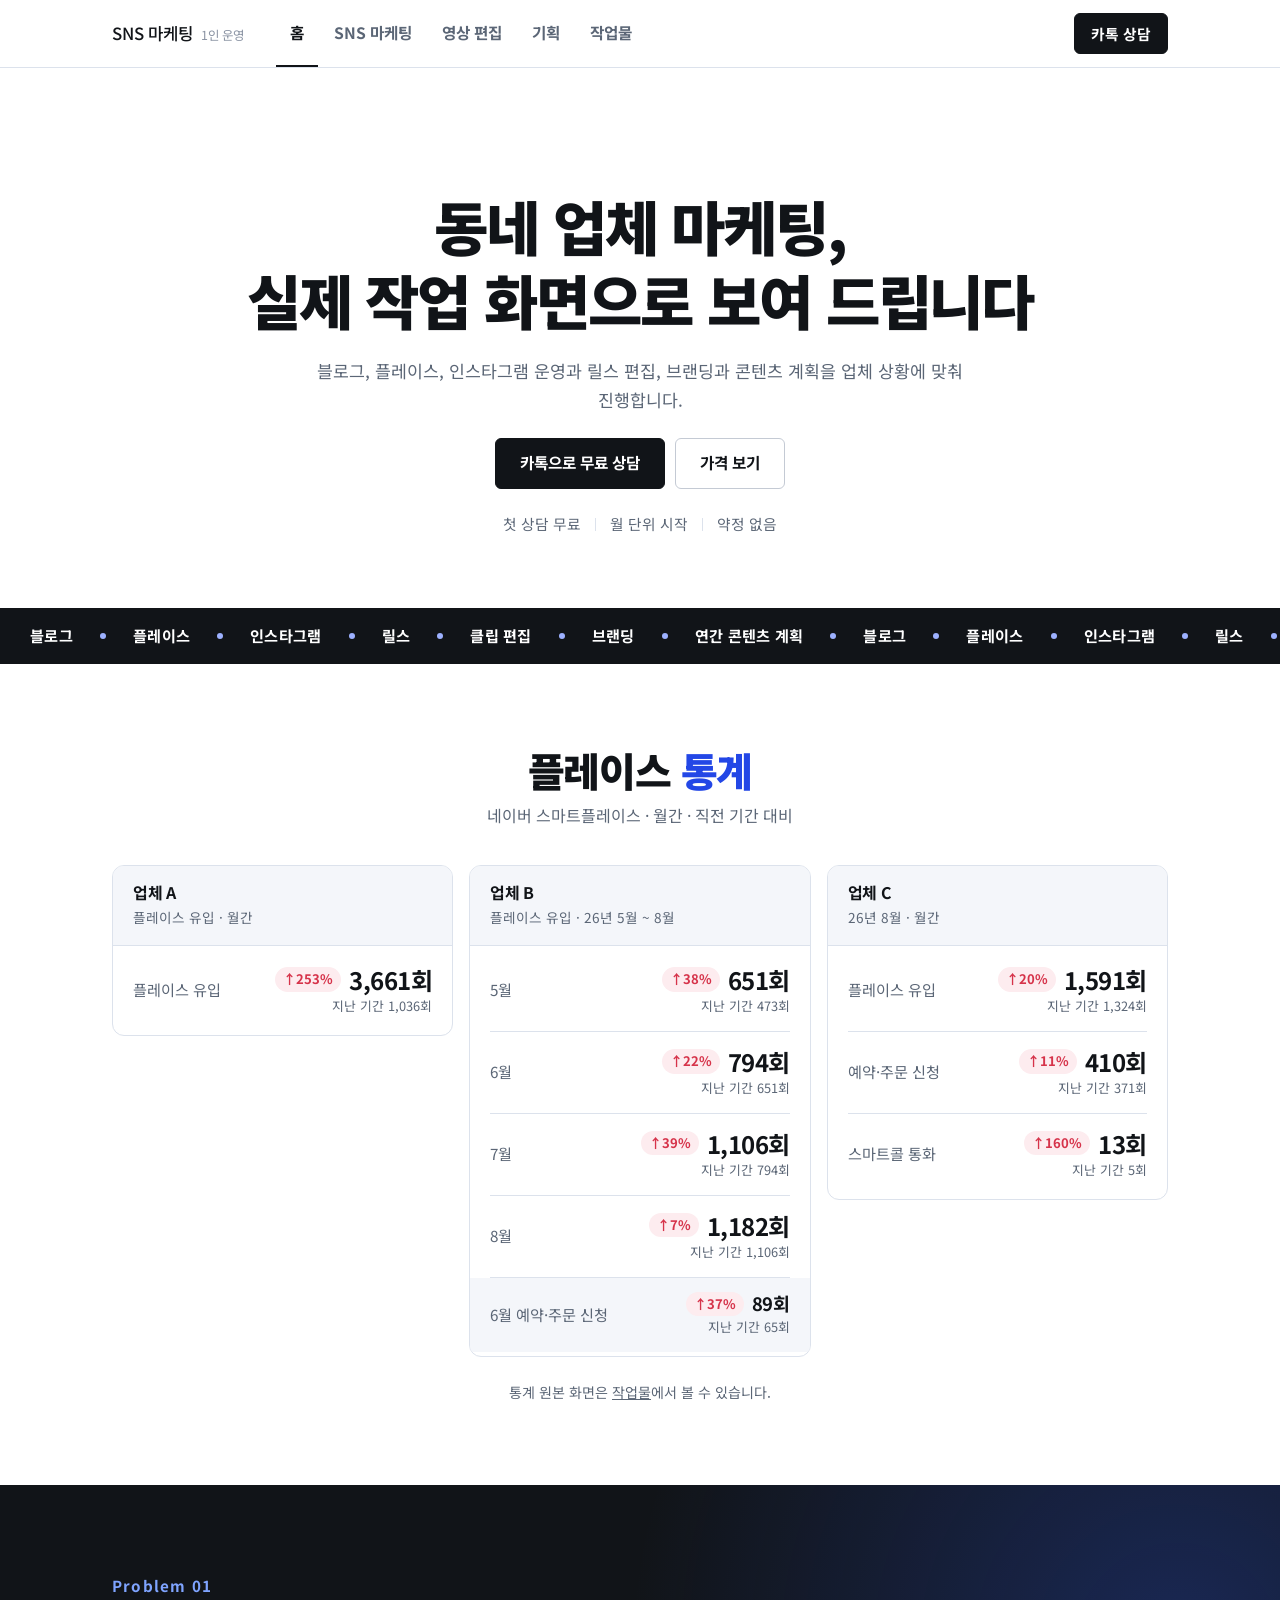
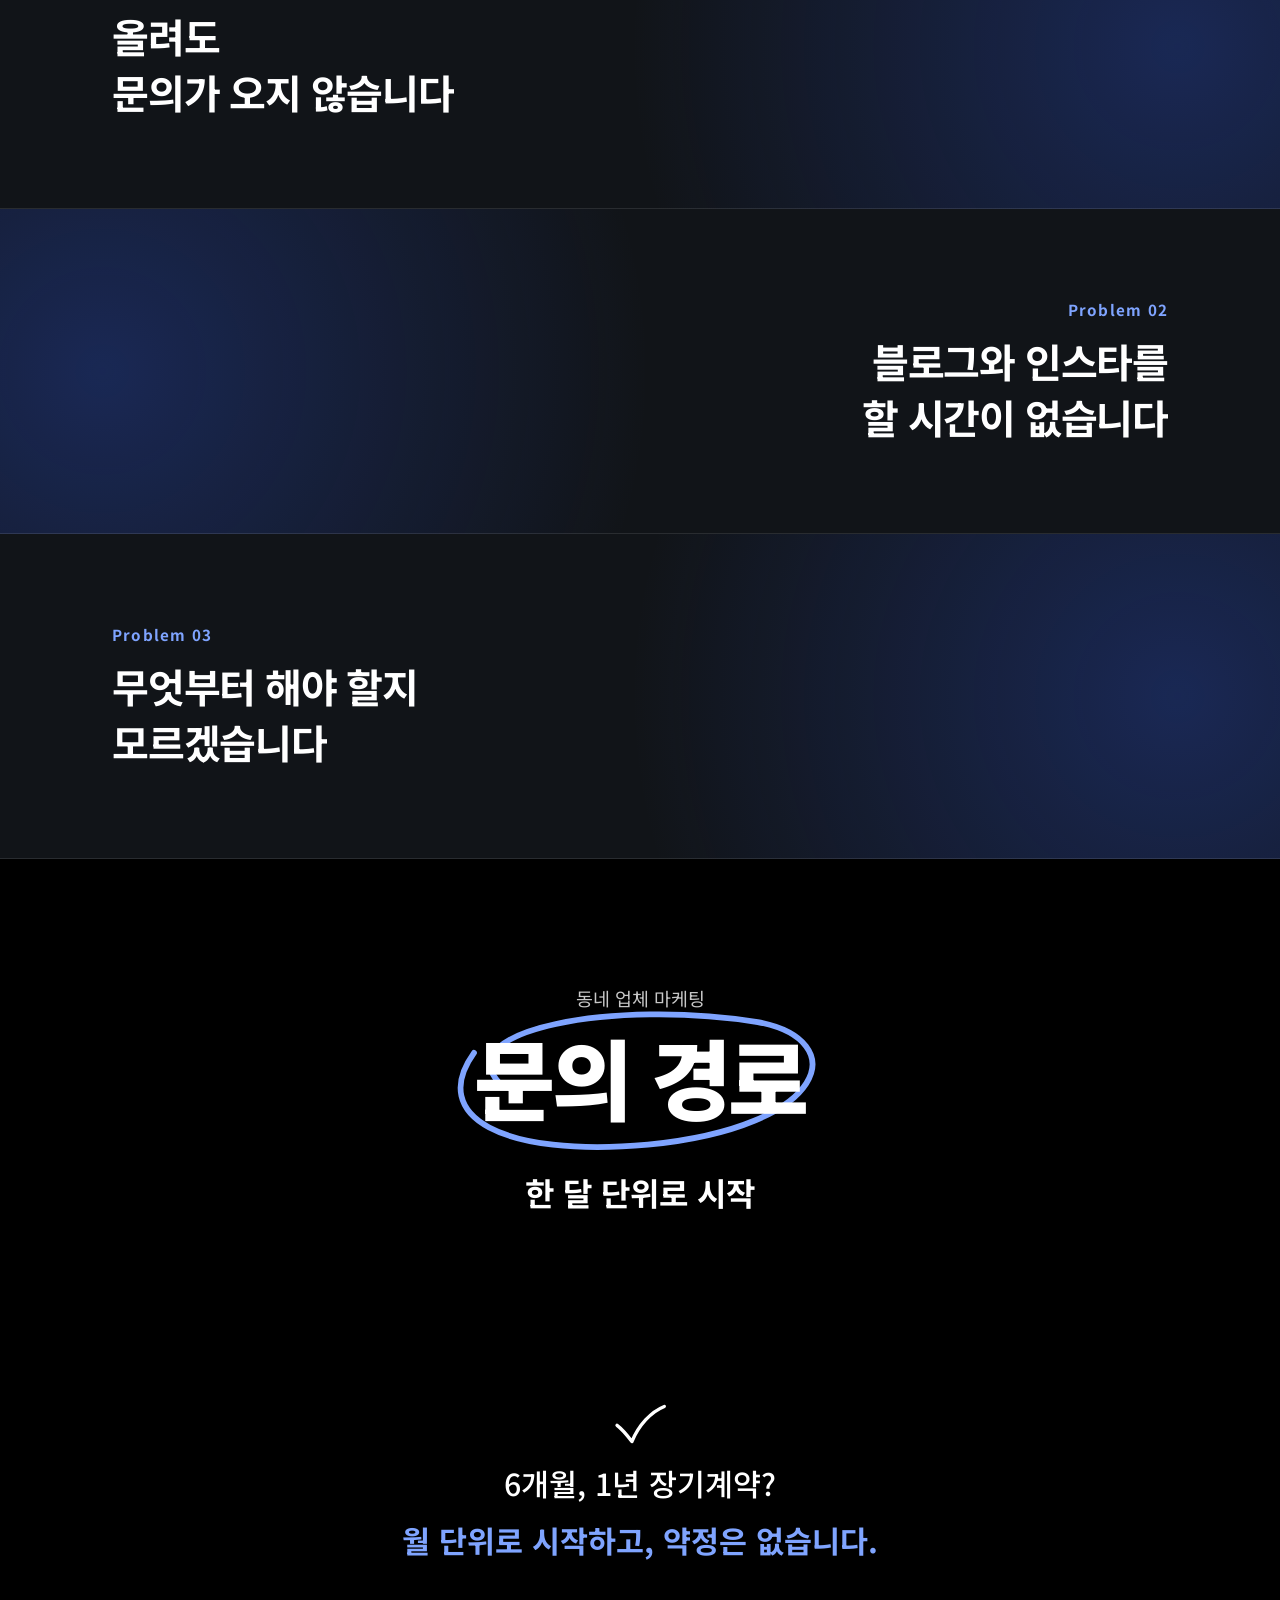
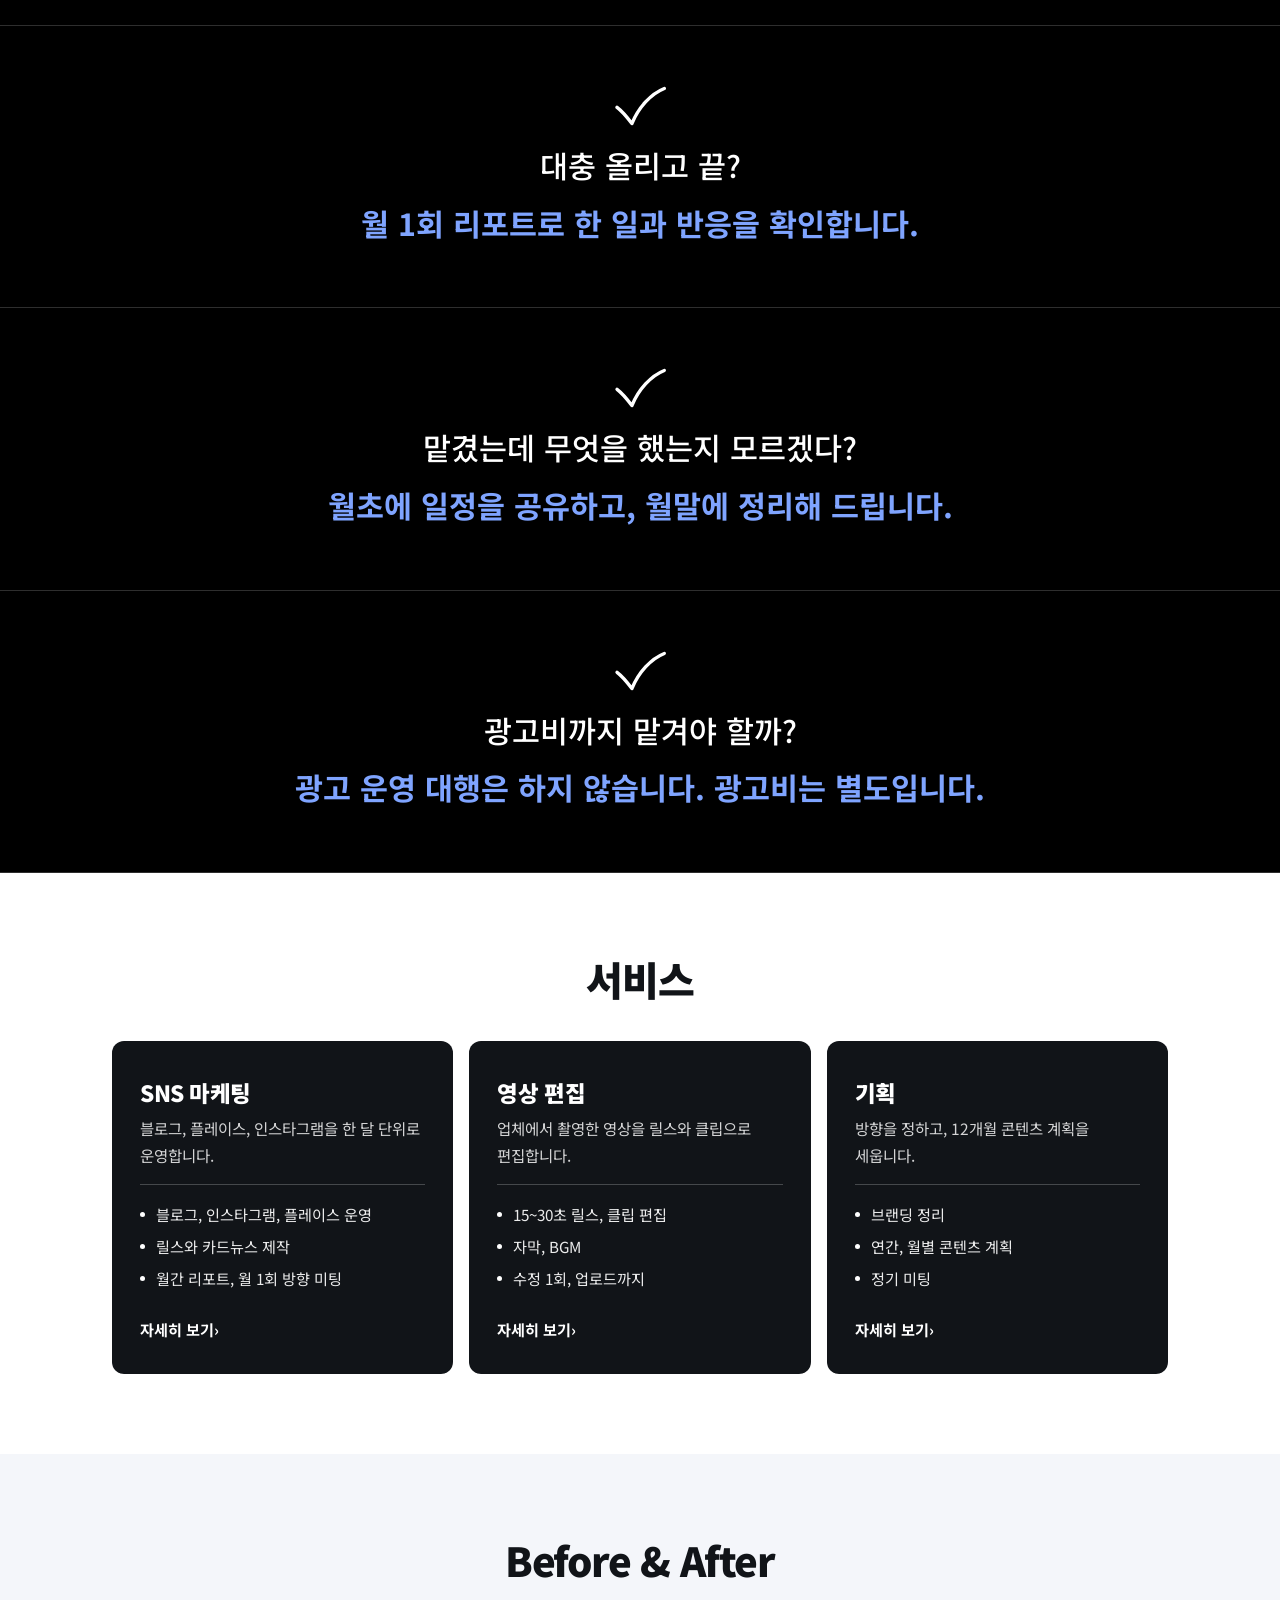
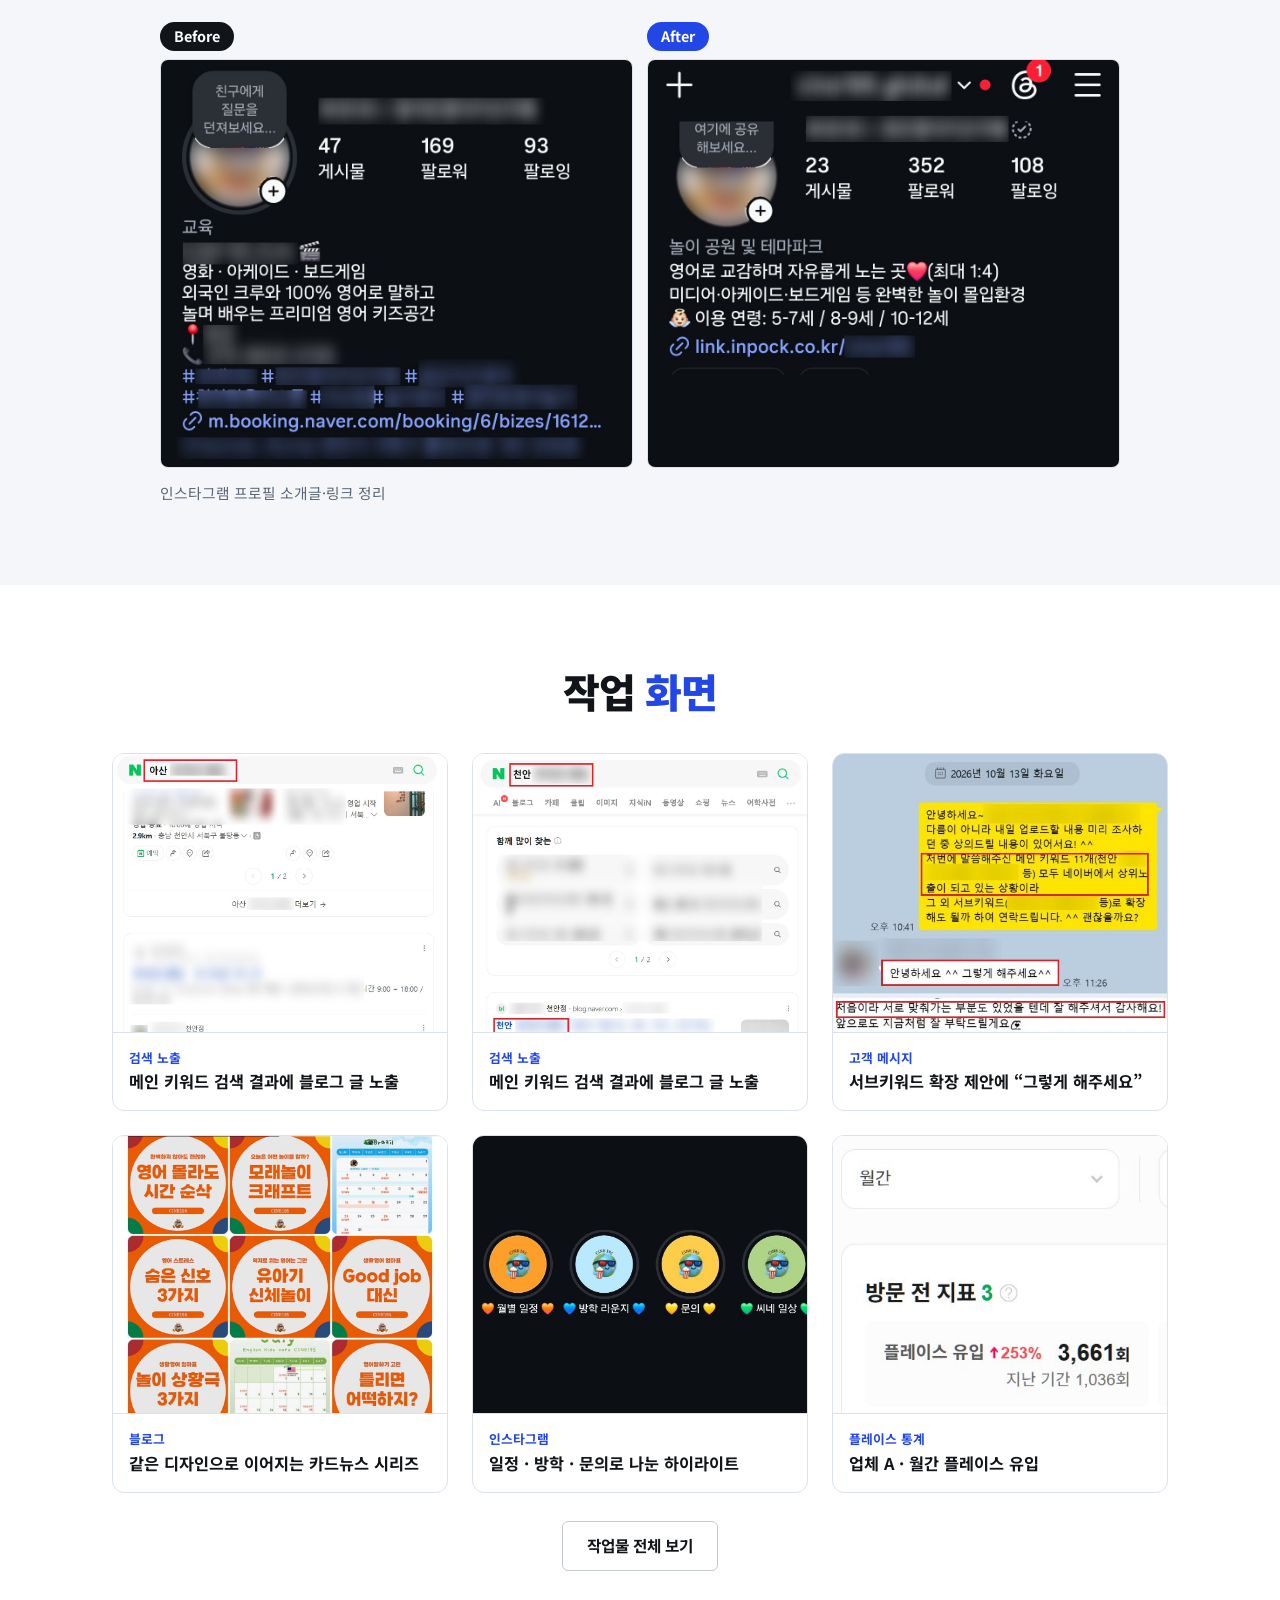
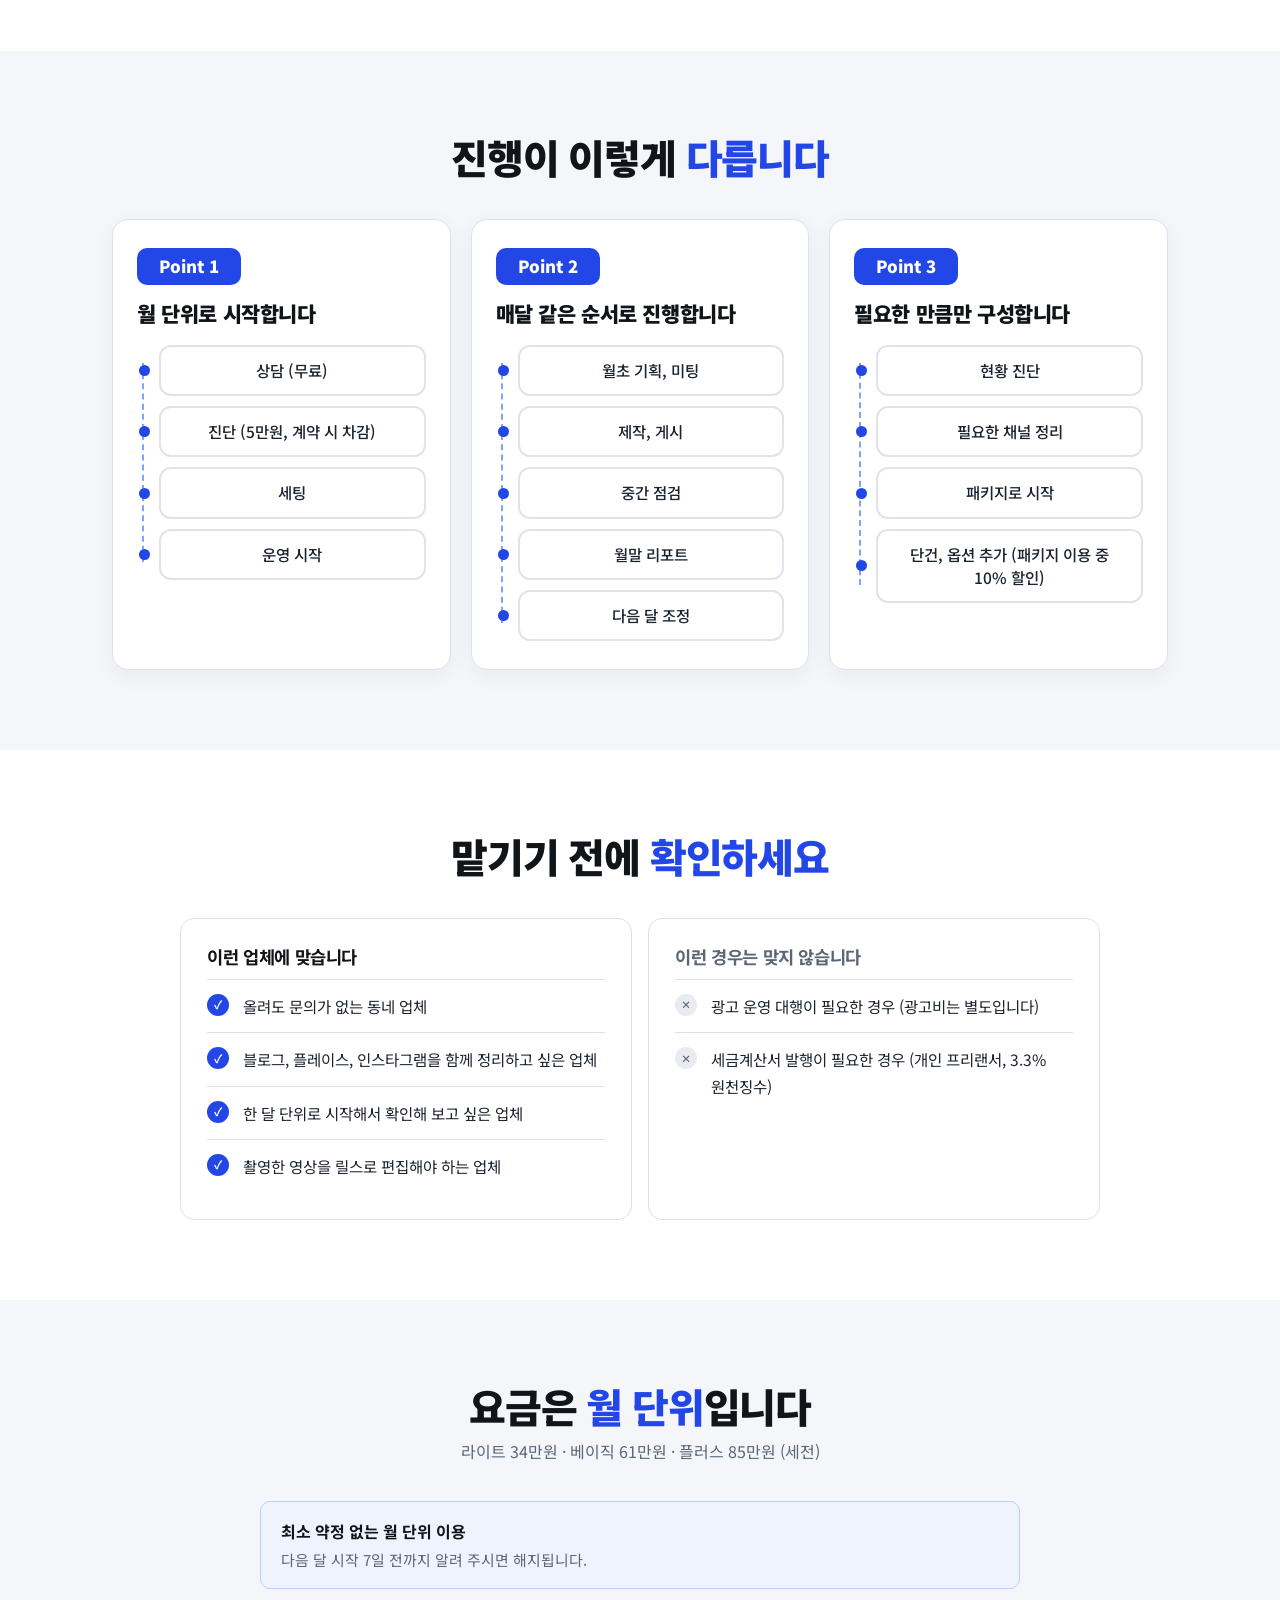
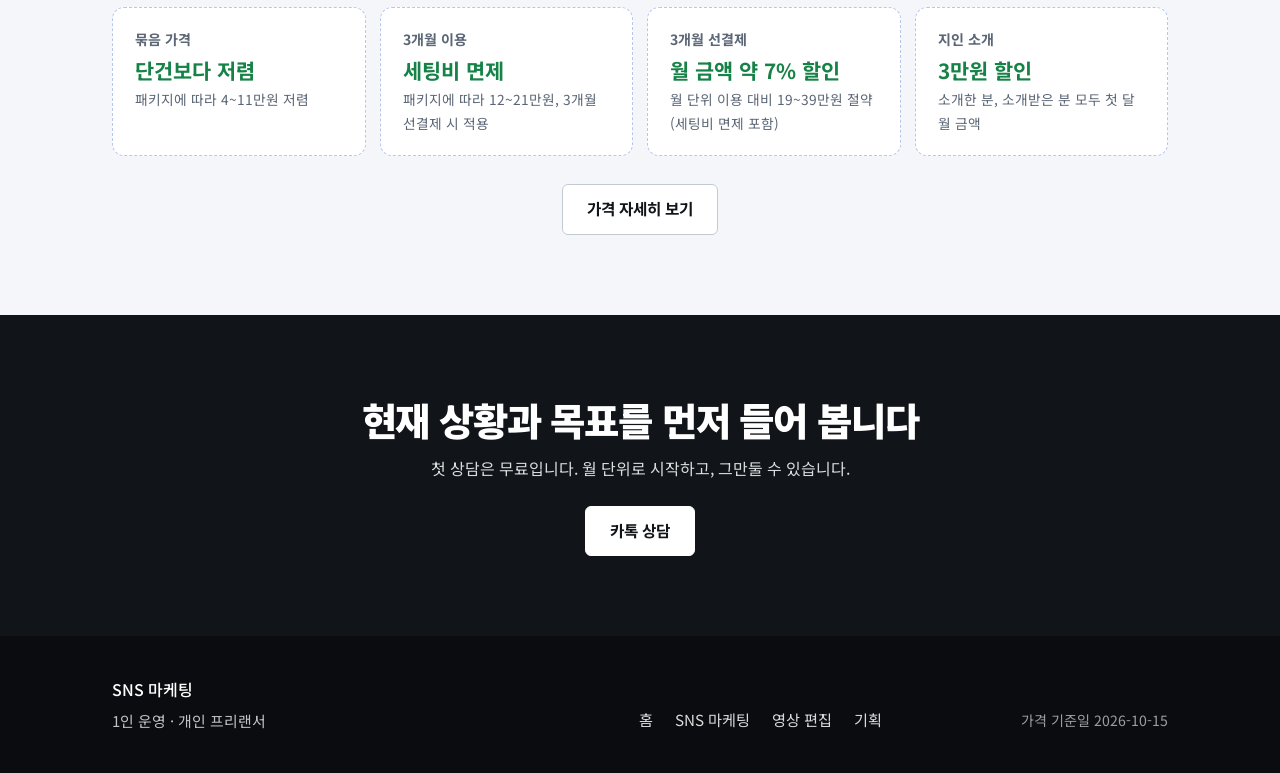
==== commit bb2e8e3a: "Price card wording '단건 결제 시', remove non-guarantee disclaimer sentences Co-Authored-By: Claude Sonne" ====
--- a/index.html
+++ b/index.html
@@ -79,7 +79,7 @@
                     <p>네이버 스마트플레이스 · 월간 · 직전 기간 대비</p>
                 </div>
                 <div class="stat-grid" data-results-grid></div>
-                <p class="fine center">결과는 업종과 상권에 따라 다르며 보장하지 않습니다. 통계 원본 화면은 <a href="works/">작업물</a>에서 볼 수 있습니다.</p>
+                <p class="fine center">통계 원본 화면은 <a href="works/">작업물</a>에서 볼 수 있습니다.</p>
             </div>
         </section>
 
@@ -211,7 +211,6 @@
                         <ul>
                             <li>광고 운영 대행이 필요한 경우 (광고비는 별도입니다)</li>
                             <li>세금계산서 발행이 필요한 경우 (개인 프리랜서, 3.3% 원천징수)</li>
-                            <li>단기간의 순위나 매출 보장을 원하는 경우</li>
                         </ul>
                     </div>
                 </div>
--- a/assets/site.css
+++ b/assets/site.css
@@ -176,7 +176,6 @@
 .learn-title { margin: 36px 0 12px; font-size: 1.1rem; }
 .learn { list-style: none; max-width: 760px; border-top: 1px solid var(--line); }
 .learn li { padding: 12px 0; border-bottom: 1px solid var(--line); }
-.learn-note { margin-top: 14px; }
 .narrow-block { max-width: 820px; }
 
 .spec-list { list-style: none; display: grid; grid-template-columns: 1fr; gap: 12px; }
@@ -583,29 +582,4 @@
 .settle-list li { position: relative; padding: 4px 0 4px 14px; font-size: 0.93rem; }
 .settle-list li::before { content: "\00B7"; position: absolute; left: 2px; font-weight: 700; }
 
-/* ---------- 채널별 역할 표 / 월 순환 ---------- */
-.roles { width: 100%; border-collapse: collapse; background: #ffffff; border: 1px solid var(--line); border-radius: 12px; overflow: hidden; }
-.roles th, .roles td { padding: 16px 18px; text-align: left; vertical-align: top; border-bottom: 1px solid var(--line); }
-.roles thead th { background: var(--soft); font-size: 0.85rem; font-weight: 700; color: var(--muted); }
-.roles tbody th { width: 20%; font-weight: 900; color: var(--navy); white-space: nowrap; }
-.roles tbody td { font-size: 0.97rem; }
-.roles tbody tr:last-child th, .roles tbody tr:last-child td { border-bottom: 0; }
-.cycle-title { margin: 40px 0 14px; font-size: 1.1rem; }
-.cycle-row { list-style: none; display: grid; grid-template-columns: 1fr; gap: 10px; }
-.cycle-row li { position: relative; padding: 14px 16px; text-align: center; background: #ffffff; border: 2px solid #dfe3ea; border-radius: 12px; font-weight: 500; }
-.cycle-row li:first-child { border-color: var(--accent); }
-.cycle-row li:not(:last-child)::after { content: "\2193"; position: absolute; left: 50%; bottom: -18px; transform: translateX(-50%); color: var(--accent); font-weight: 700; z-index: 1; }
-@media (min-width: 800px) {
-    .cycle-row { grid-template-columns: repeat(4, 1fr); gap: 22px; }
-    .cycle-row li:not(:last-child)::after { content: "\2192"; left: auto; right: -19px; bottom: auto; top: 50%; transform: translateY(-50%); }
-}
-@media (max-width: 639px) {
-    .roles thead { position: absolute; width: 1px; height: 1px; overflow: hidden; clip: rect(0 0 0 0); }
-    .roles, .roles tbody, .roles tr, .roles th, .roles td { display: block; width: 100%; }
-    .roles tr { padding: 14px 0; border-bottom: 1px solid var(--line); }
-    .roles tbody th { width: auto; padding: 0 18px 4px; border: 0; }
-    .roles td { padding: 2px 18px; border: 0; }
-    .roles td::before { content: attr(data-label); display: block; margin-top: 6px; font-size: 0.78rem; font-weight: 700; color: var(--accent); }
-}
-
 .owner-line { margin: 24px 0 0; font-size: 0.82rem; color: var(--muted); }
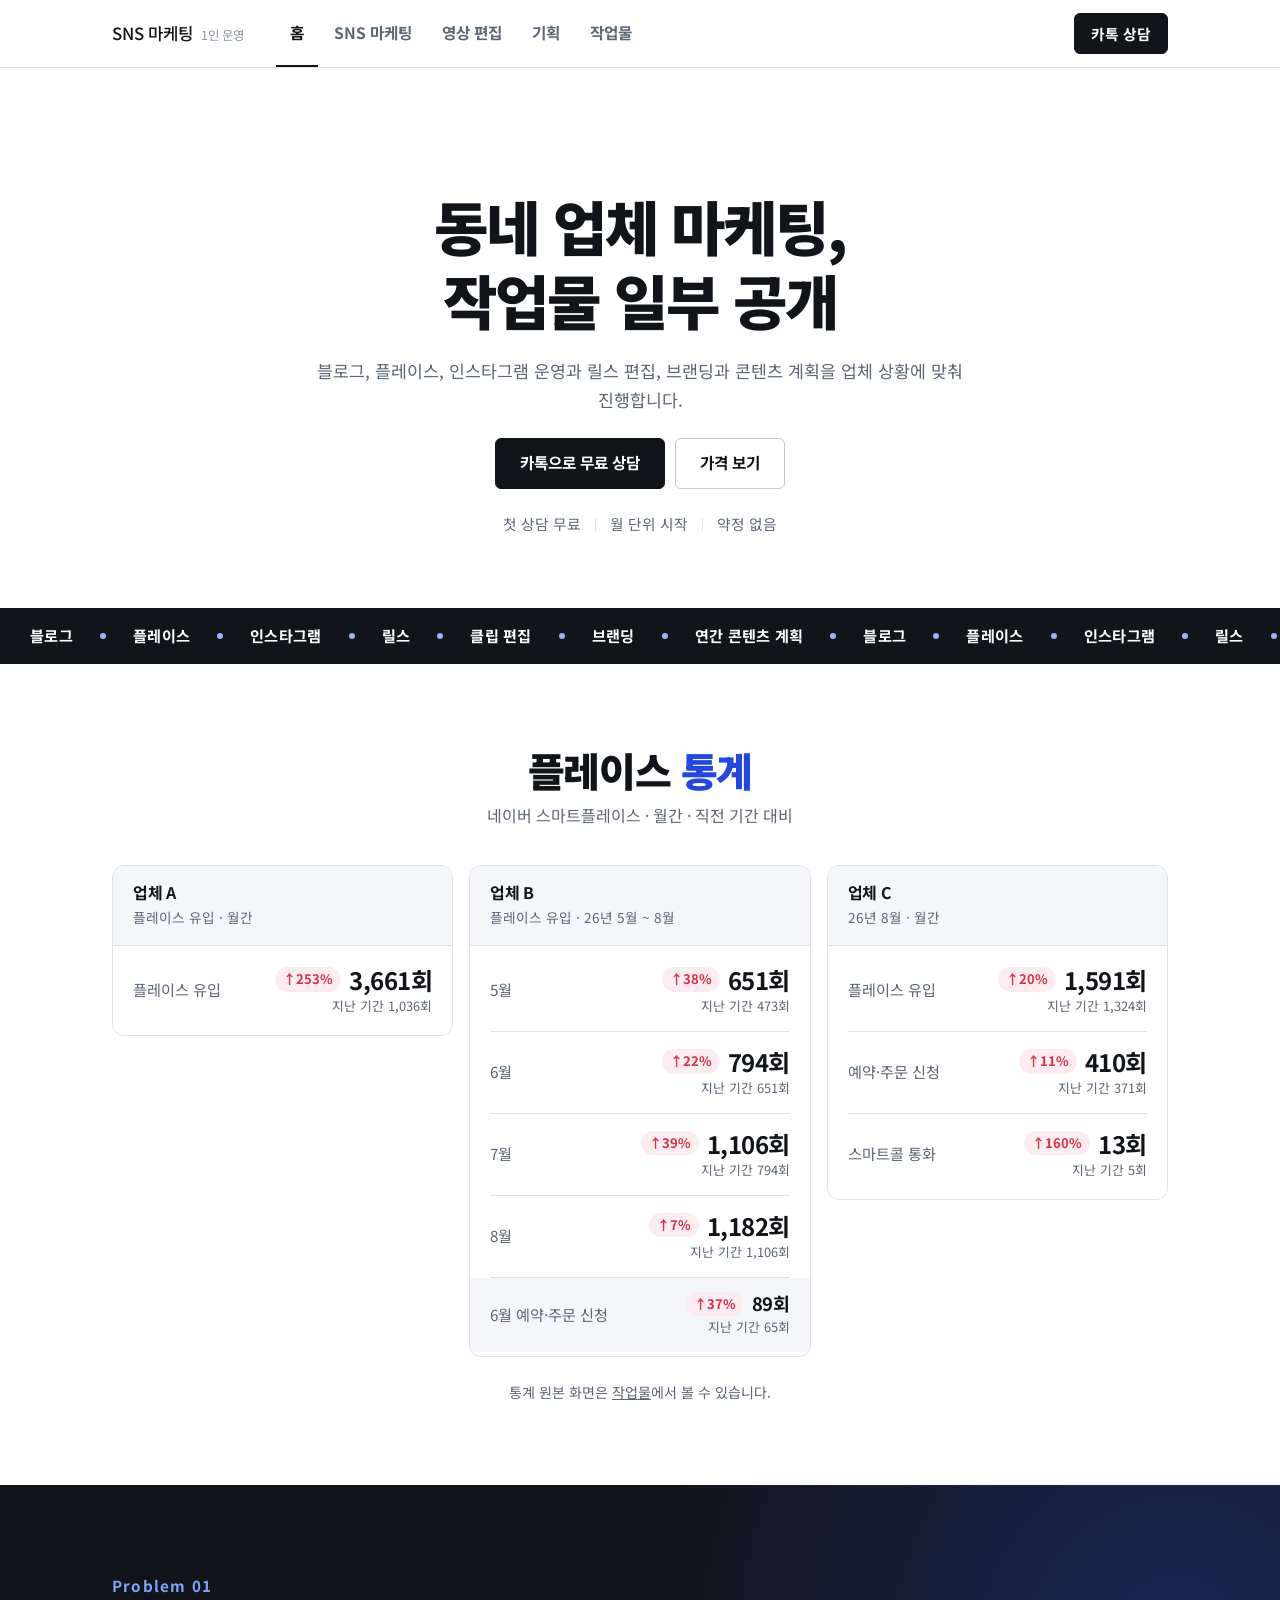
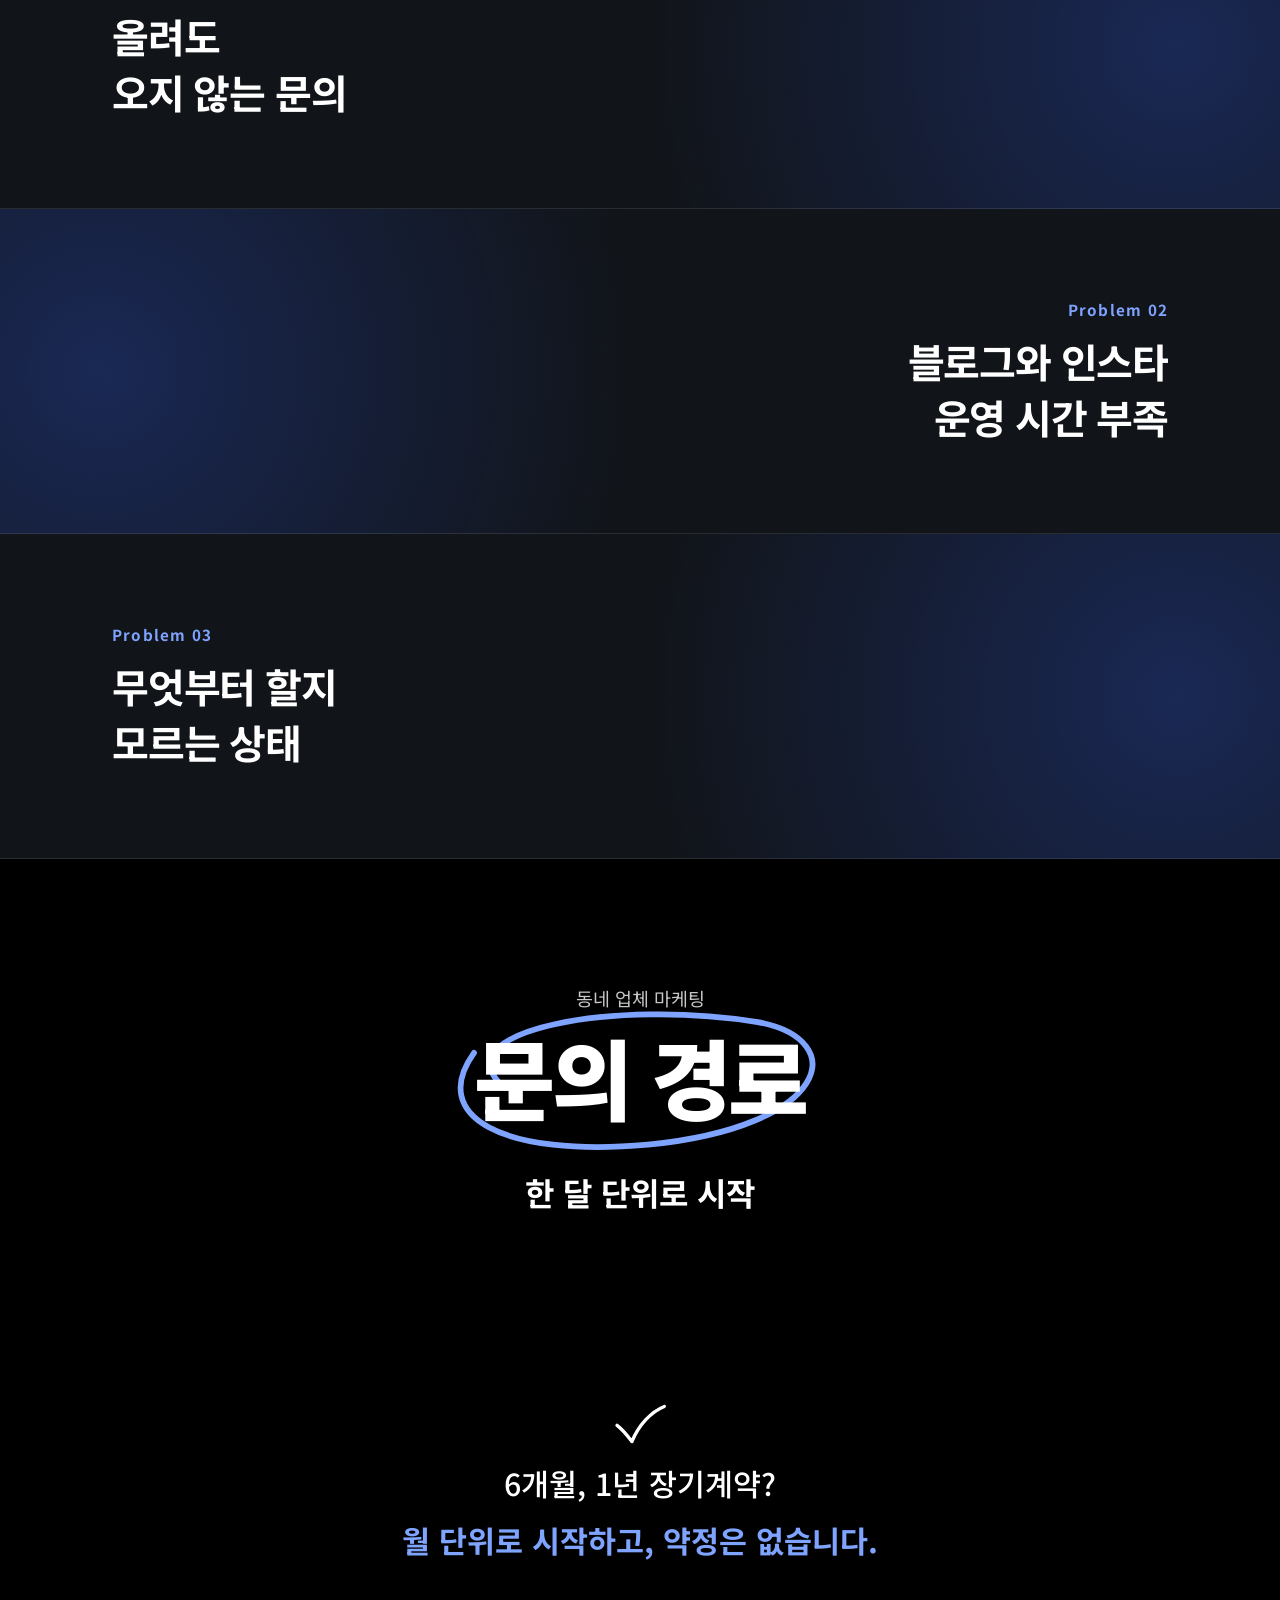
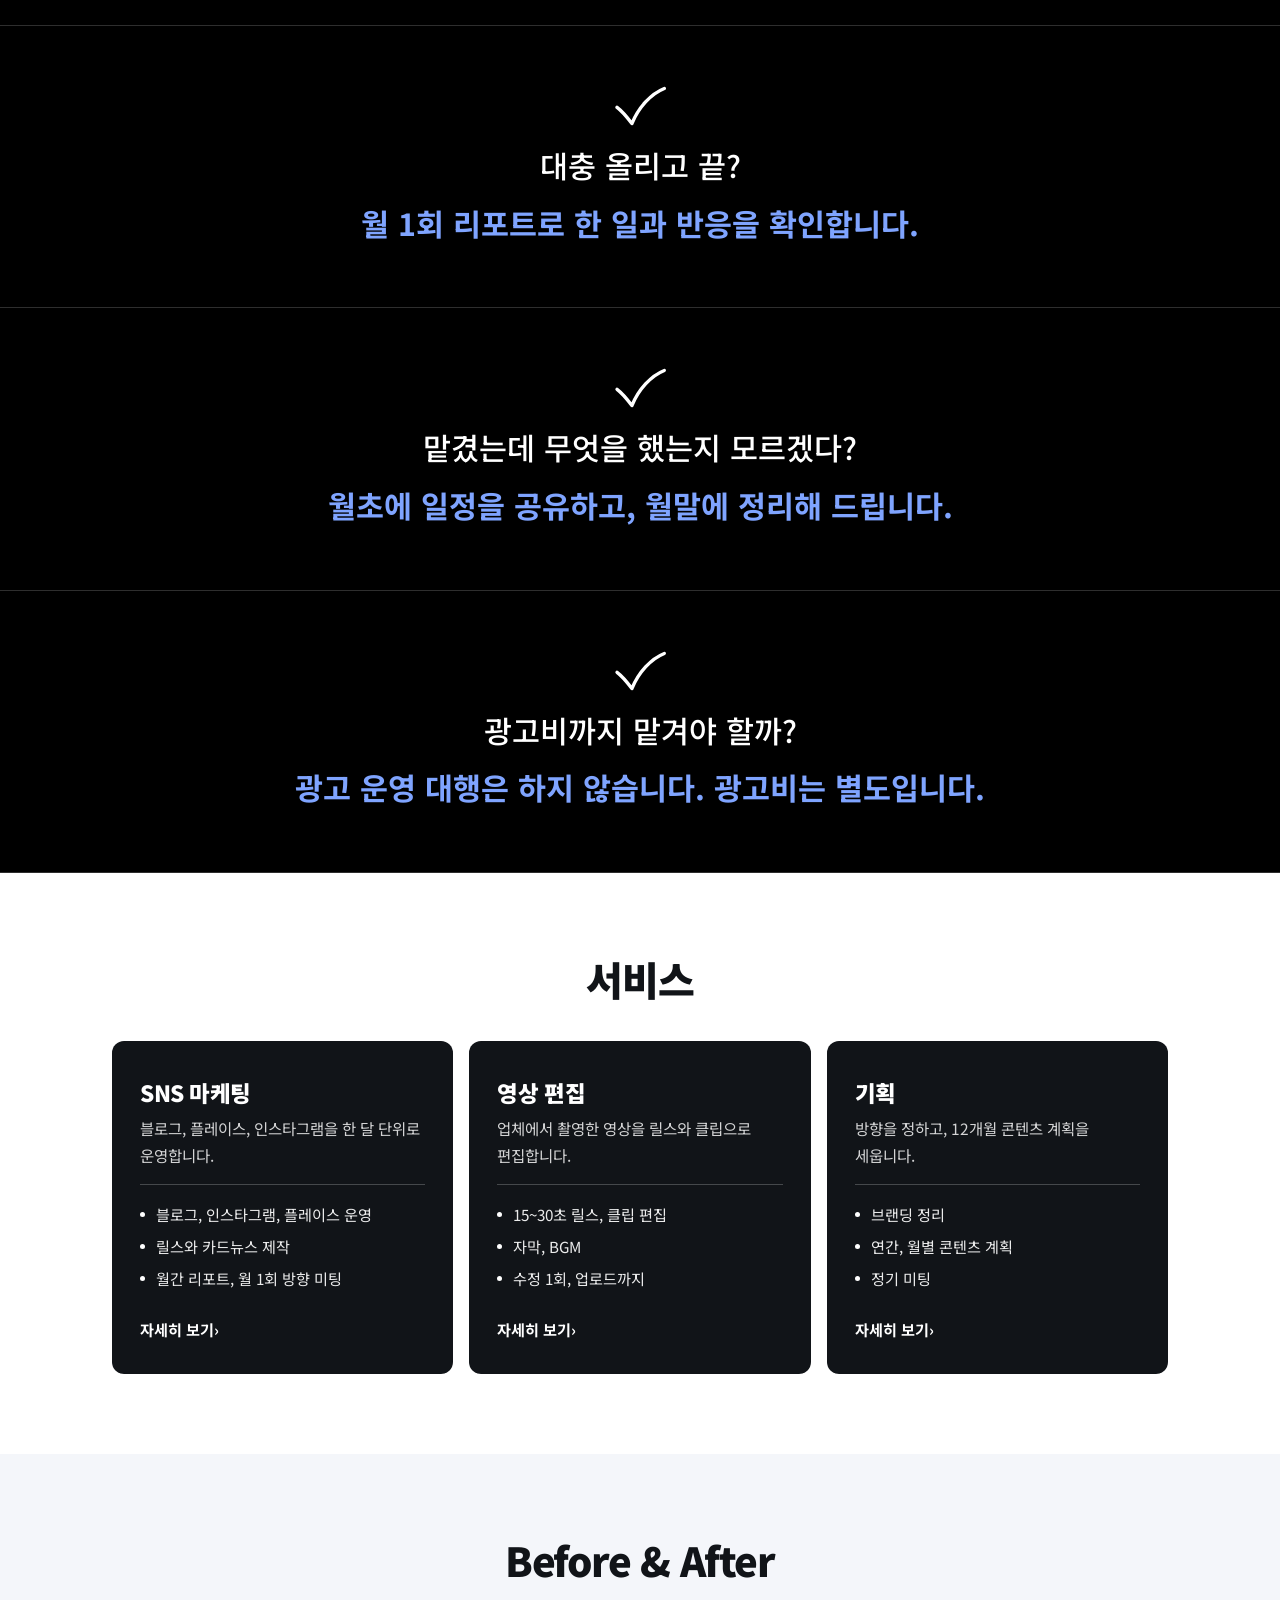
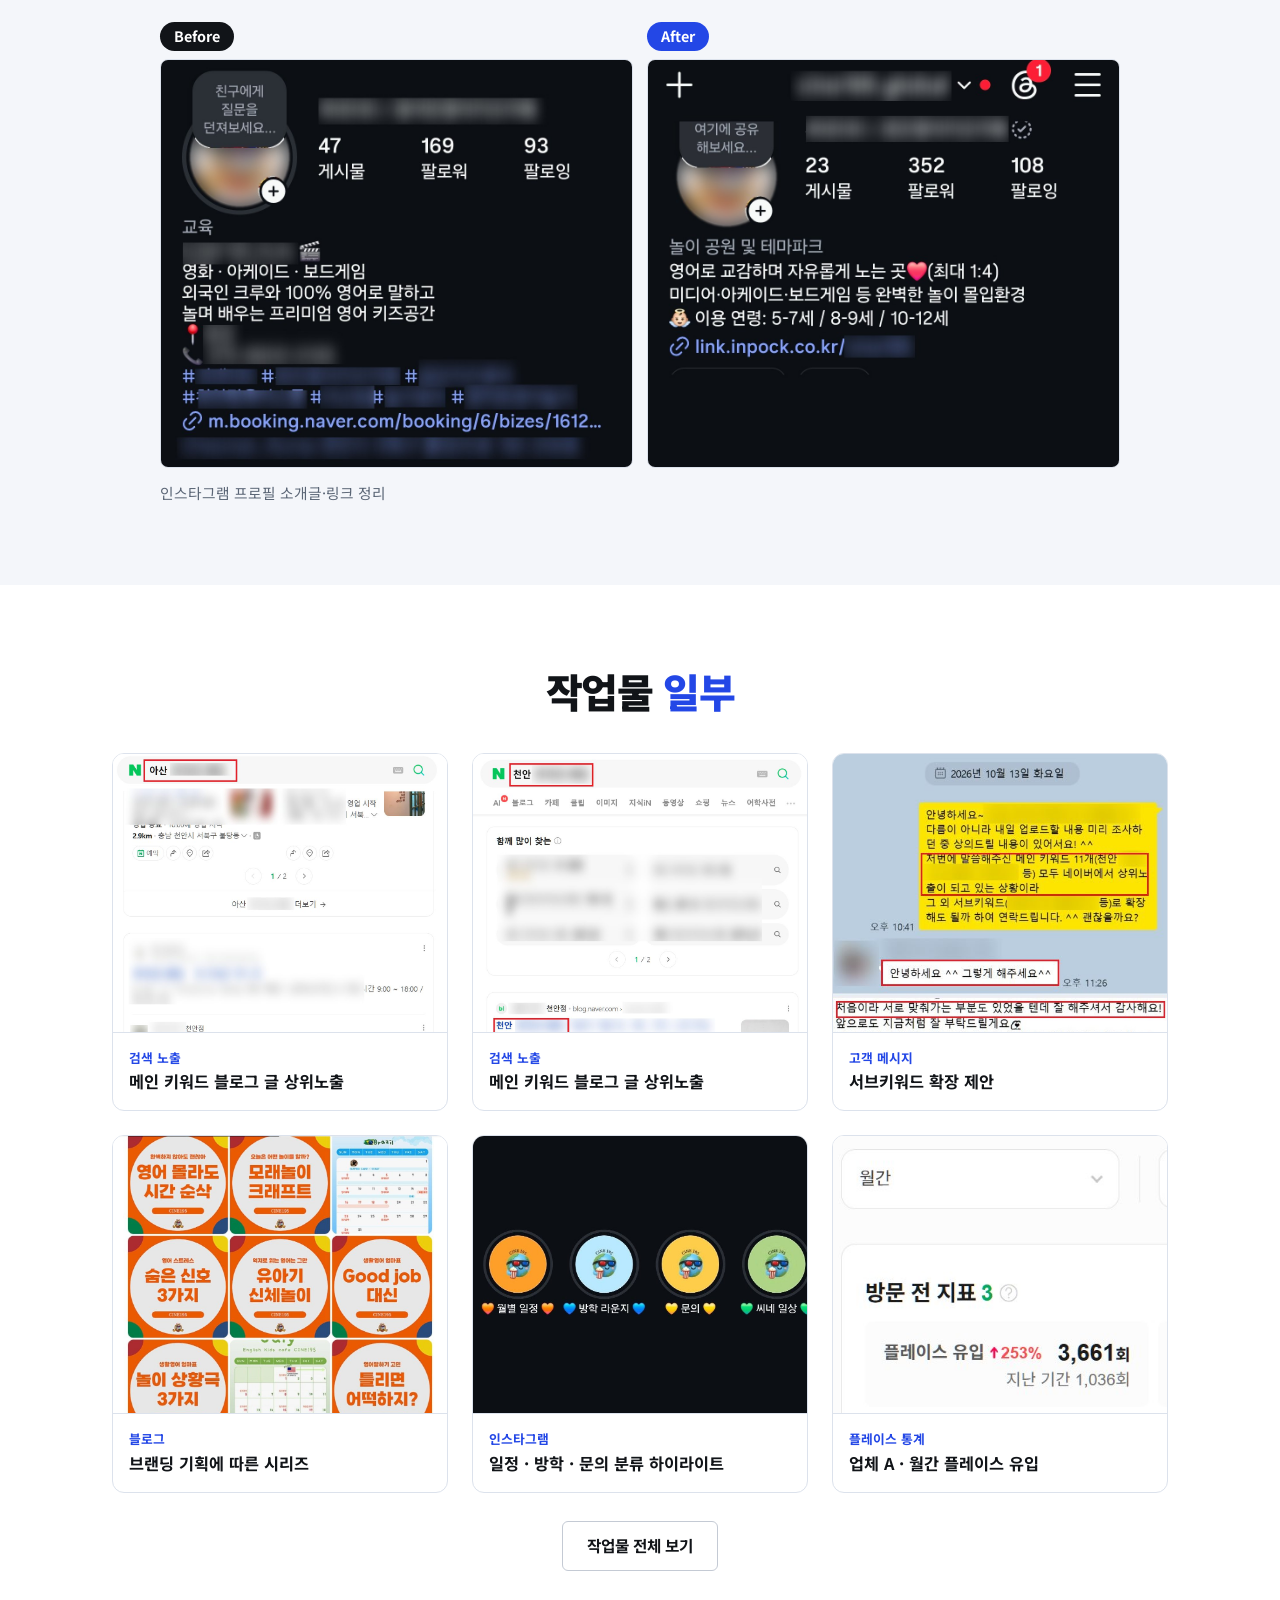
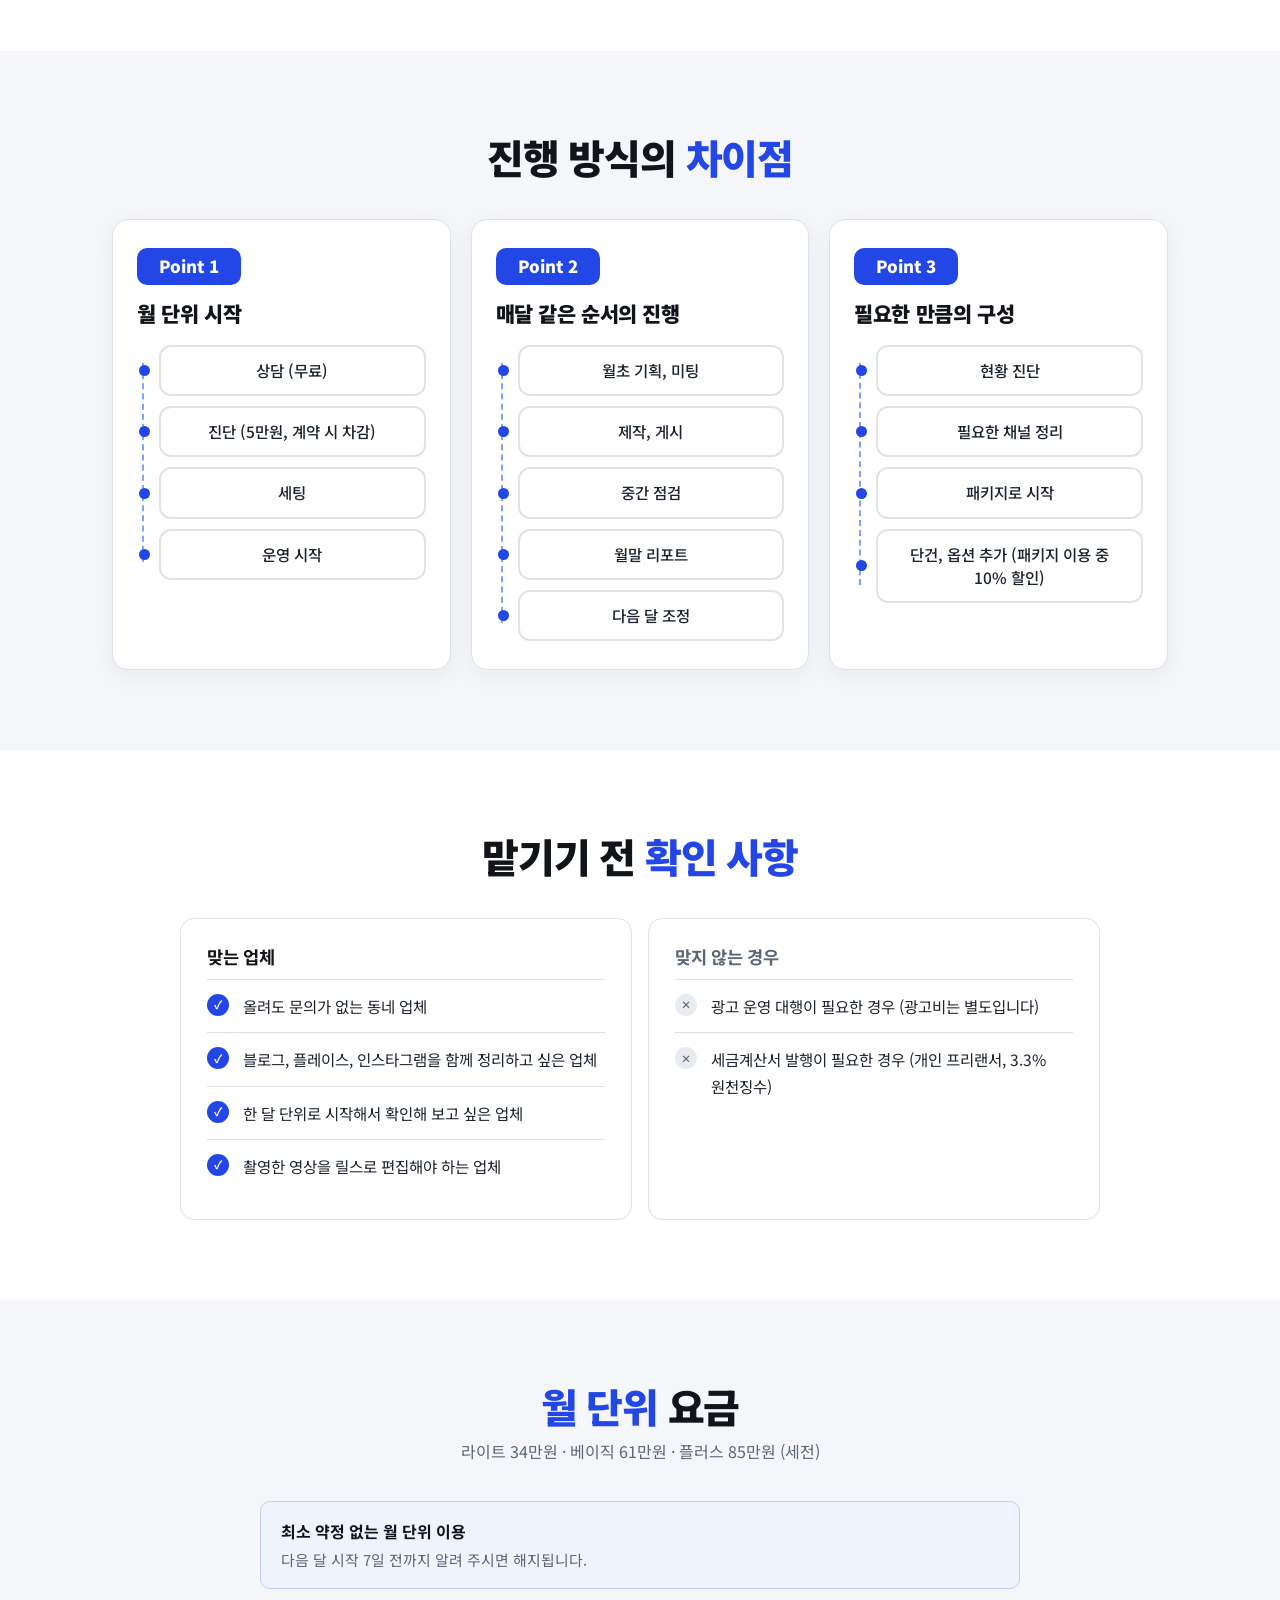
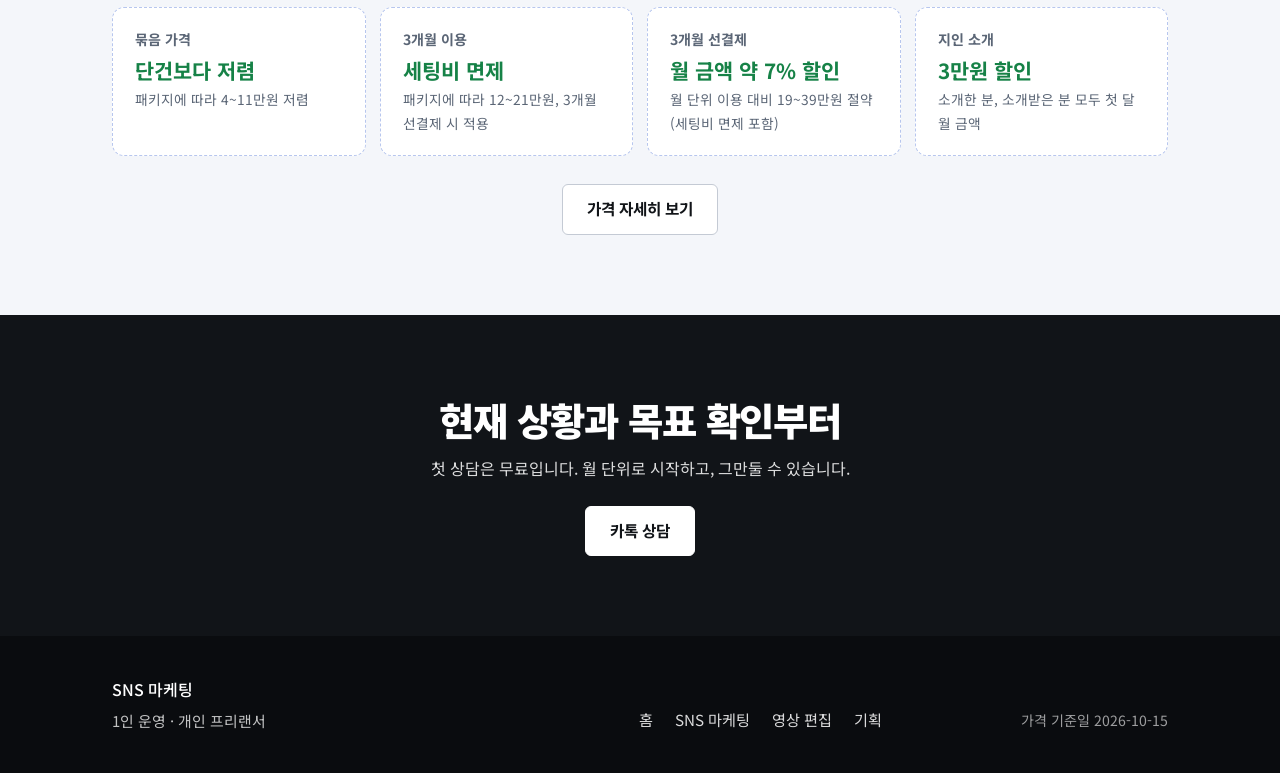
==== commit 5c5fee21: "Home headings and work card titles in noun form; 작업 화면 -> 작업물 일부 Co-Authored-By: Claude Sonnet 5.5 <" ====
--- a/index.html
+++ b/index.html
@@ -43,7 +43,7 @@
 
         <section class="hero hero-home" aria-labelledby="hero-title">
             <div class="container">
-                <h1 id="hero-title">동네 업체 마케팅,<br>실제 작업 화면으로 보여 드립니다</h1>
+                <h1 id="hero-title">동네 업체 마케팅,<br>작업물 일부 공개</h1>
                 <p class="lede">블로그, 플레이스, 인스타그램 운영과 릴스 편집, 브랜딩과 콘텐츠 계획을 업체 상황에 맞춰 진행합니다.</p>
                 <div class="cta">
                     <a class="btn btn-primary" href="https://open.kakao.com/o/sCHnO8pi" target="_blank" rel="noopener">카톡으로 무료 상담</a>
@@ -84,9 +84,9 @@
         </section>
 
         <section class="problems" aria-label="이런 고민이 있으신가요?">
-            <div class="problem left"><div class="container"><span class="problem-no" aria-hidden="true">01</span><p>올려도<br>문의가 오지 않습니다</p></div></div>
-            <div class="problem right"><div class="container"><span class="problem-no" aria-hidden="true">02</span><p>블로그와 인스타를<br>할 시간이 없습니다</p></div></div>
-            <div class="problem left"><div class="container"><span class="problem-no" aria-hidden="true">03</span><p>무엇부터 해야 할지<br>모르겠습니다</p></div></div>
+            <div class="problem left"><div class="container"><span class="problem-no" aria-hidden="true">01</span><p>올려도<br>오지 않는 문의</p></div></div>
+            <div class="problem right"><div class="container"><span class="problem-no" aria-hidden="true">02</span><p>블로그와 인스타<br>운영 시간 부족</p></div></div>
+            <div class="problem left"><div class="container"><span class="problem-no" aria-hidden="true">03</span><p>무엇부터 할지<br>모르는 상태</p></div></div>
         </section>
 
         <section class="band-dark declare" aria-label="시작 방식">
@@ -159,7 +159,7 @@
         <section class="section proof" data-tab="works" data-gallery-section aria-labelledby="work-title" hidden>
             <div class="container">
                 <div class="section-head center">
-                    <h2 id="work-title">작업 <em>화면</em></h2>
+                    <h2 id="work-title">작업물 <em>일부</em></h2>
                 </div>
                 <ul class="works-grid" data-gallery-preview data-limit="6"></ul>
                 <p class="works-more"><a class="btn btn-secondary" href="works/">작업물 전체 보기</a></p>
@@ -169,22 +169,22 @@
         <section class="section band-soft" aria-labelledby="points-title">
             <div class="container">
                 <div class="section-head center">
-                    <h2 id="points-title">진행이 이렇게 <em>다릅니다</em></h2>
+                    <h2 id="points-title">진행 방식의 <em>차이점</em></h2>
                 </div>
                 <div class="point-grid">
                     <article class="point">
                         <span class="point-badge">Point 1</span>
-                        <h3>월 단위로 시작합니다</h3>
+                        <h3>월 단위 시작</h3>
                         <ol class="flow"><li>상담 (무료)</li><li>진단 (<span data-money="setup|현황 진단"></span>, 계약 시 차감)</li><li>세팅</li><li>운영 시작</li></ol>
                     </article>
                     <article class="point">
                         <span class="point-badge">Point 2</span>
-                        <h3>매달 같은 순서로 진행합니다</h3>
+                        <h3>매달 같은 순서의 진행</h3>
                         <ol class="flow"><li>월초 기획, 미팅</li><li>제작, 게시</li><li>중간 점검</li><li>월말 리포트</li><li>다음 달 조정</li></ol>
                     </article>
                     <article class="point">
                         <span class="point-badge">Point 3</span>
-                        <h3>필요한 만큼만 구성합니다</h3>
+                        <h3>필요한 만큼의 구성</h3>
                         <ol class="flow"><li>현황 진단</li><li>필요한 채널 정리</li><li>패키지로 시작</li><li>단건, 옵션 추가 (패키지 이용 중 <span data-discount="package"></span> 할인)</li></ol>
                     </article>
                 </div>
@@ -194,11 +194,11 @@
         <section class="section" aria-labelledby="fit-title">
             <div class="container">
                 <div class="section-head center">
-                    <h2 id="fit-title">맡기기 전에 <em>확인하세요</em></h2>
+                    <h2 id="fit-title">맡기기 전 <em>확인 사항</em></h2>
                 </div>
                 <div class="fit-grid">
                     <div class="fit-col yes">
-                        <h3>이런 업체에 맞습니다</h3>
+                        <h3>맞는 업체</h3>
                         <ul>
                             <li>올려도 문의가 없는 동네 업체</li>
                             <li>블로그, 플레이스, 인스타그램을 함께 정리하고 싶은 업체</li>
@@ -207,7 +207,7 @@
                         </ul>
                     </div>
                     <div class="fit-col no">
-                        <h3>이런 경우는 맞지 않습니다</h3>
+                        <h3>맞지 않는 경우</h3>
                         <ul>
                             <li>광고 운영 대행이 필요한 경우 (광고비는 별도입니다)</li>
                             <li>세금계산서 발행이 필요한 경우 (개인 프리랜서, 3.3% 원천징수)</li>
@@ -220,7 +220,7 @@
         <section class="section band-soft" aria-labelledby="home-price-title">
             <div class="container">
                 <div class="section-head center">
-                    <h2 id="home-price-title">요금은 <em>월 단위</em>입니다</h2>
+                    <h2 id="home-price-title"><em>월 단위</em> 요금</h2>
                     <p data-package-line></p>
                 </div>
                 <div class="price-notice"><strong>최소 약정 없는 월 단위 이용</strong><span>다음 달 시작 7일 전까지 알려 주시면 해지됩니다.</span></div>
@@ -231,7 +231,7 @@
 
         <section class="section band-dark cta-band" aria-labelledby="cta-title">
             <div class="container">
-                <h2 id="cta-title">현재 상황과 목표를 먼저 들어 봅니다</h2>
+                <h2 id="cta-title">현재 상황과 목표 확인부터</h2>
                 <p>첫 상담은 무료입니다. 월 단위로 시작하고, 그만둘 수 있습니다.</p>
                 <div class="cta"><a class="btn btn-light" href="https://open.kakao.com/o/sCHnO8pi" target="_blank" rel="noopener">카톡 상담</a></div>
             </div>
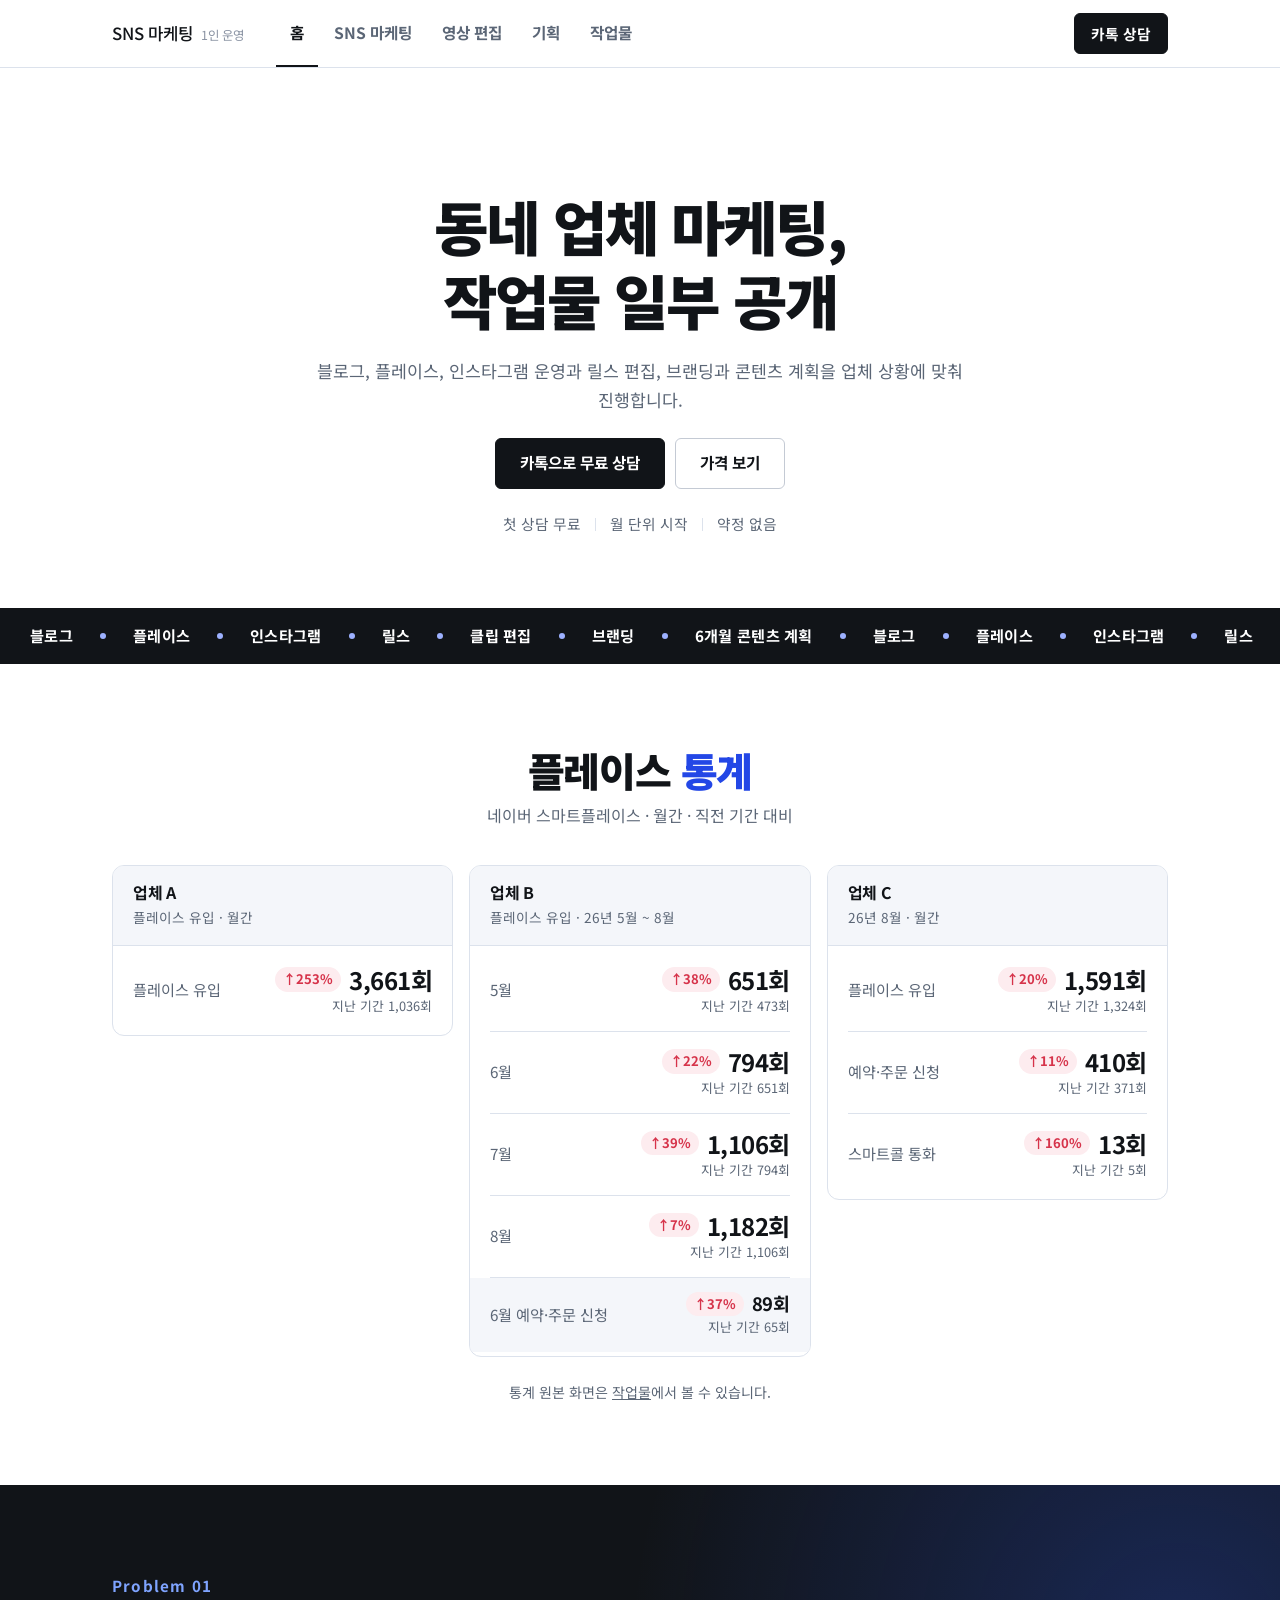
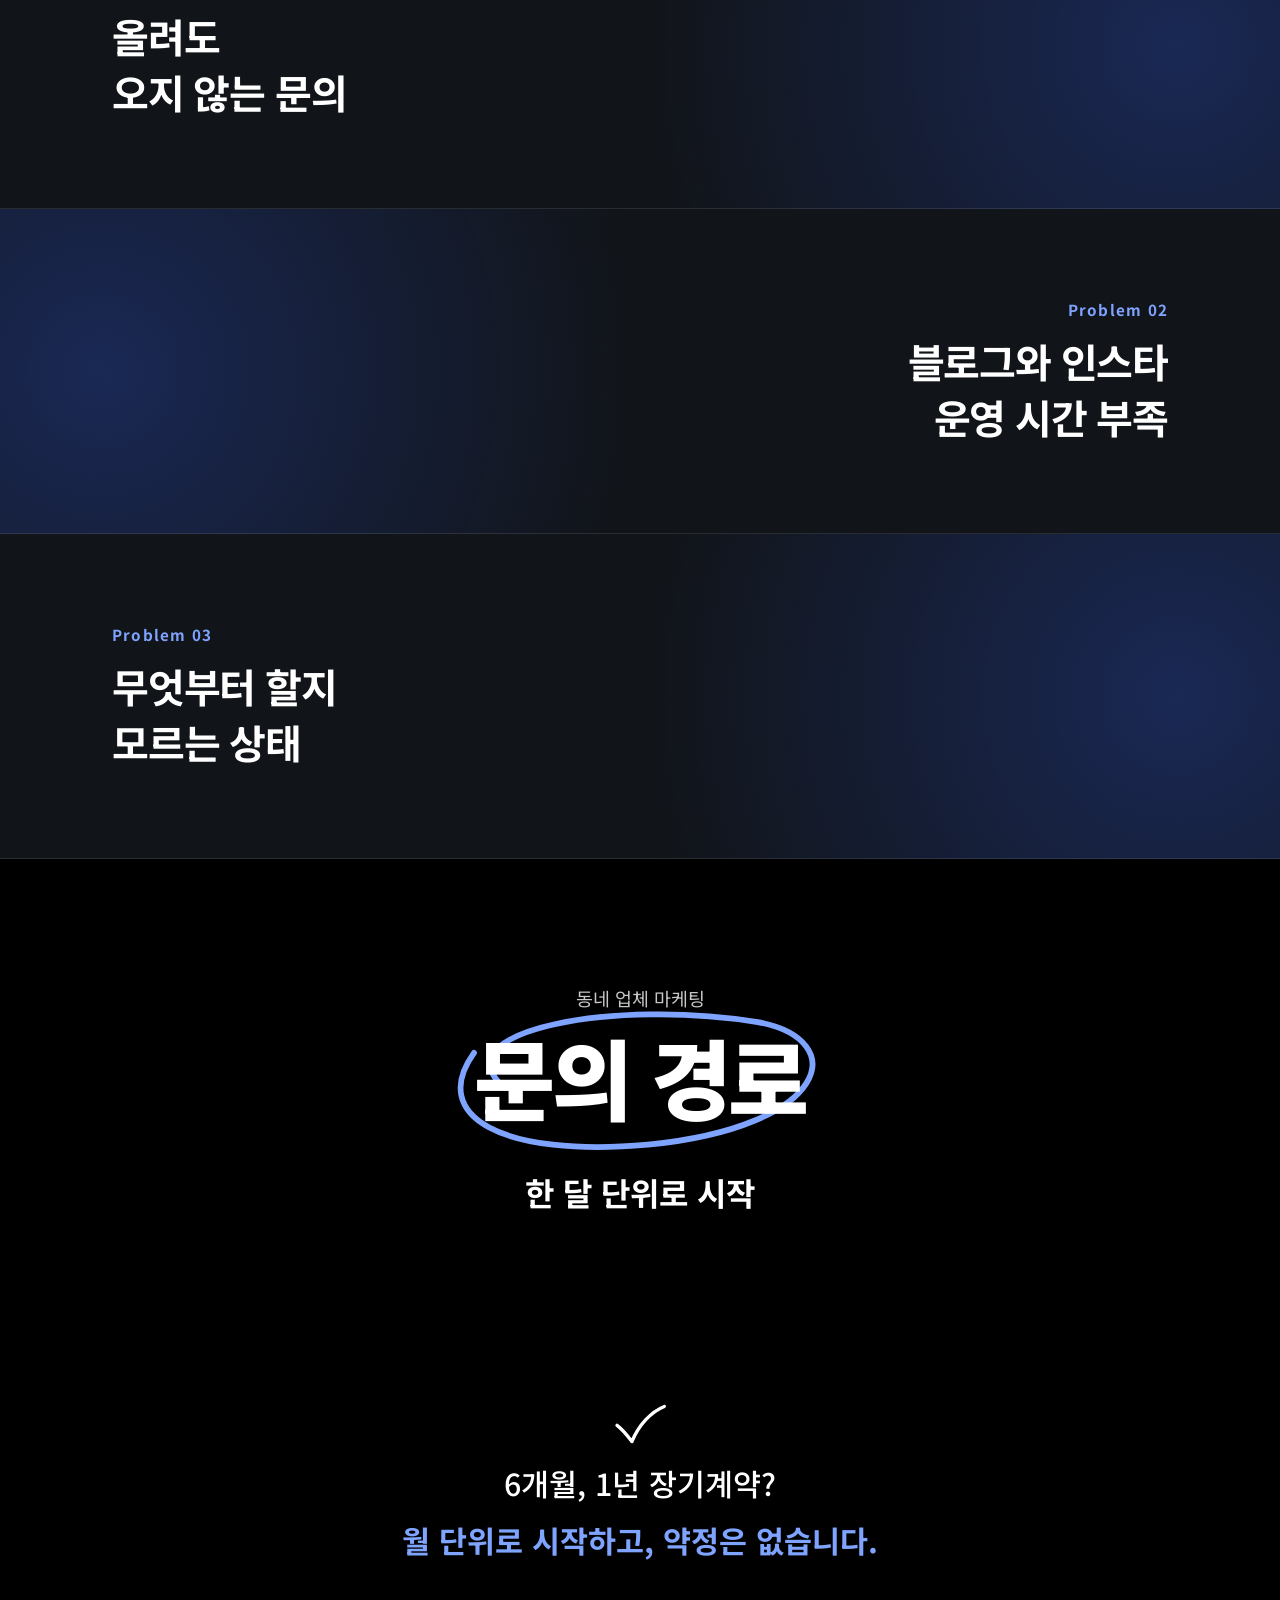
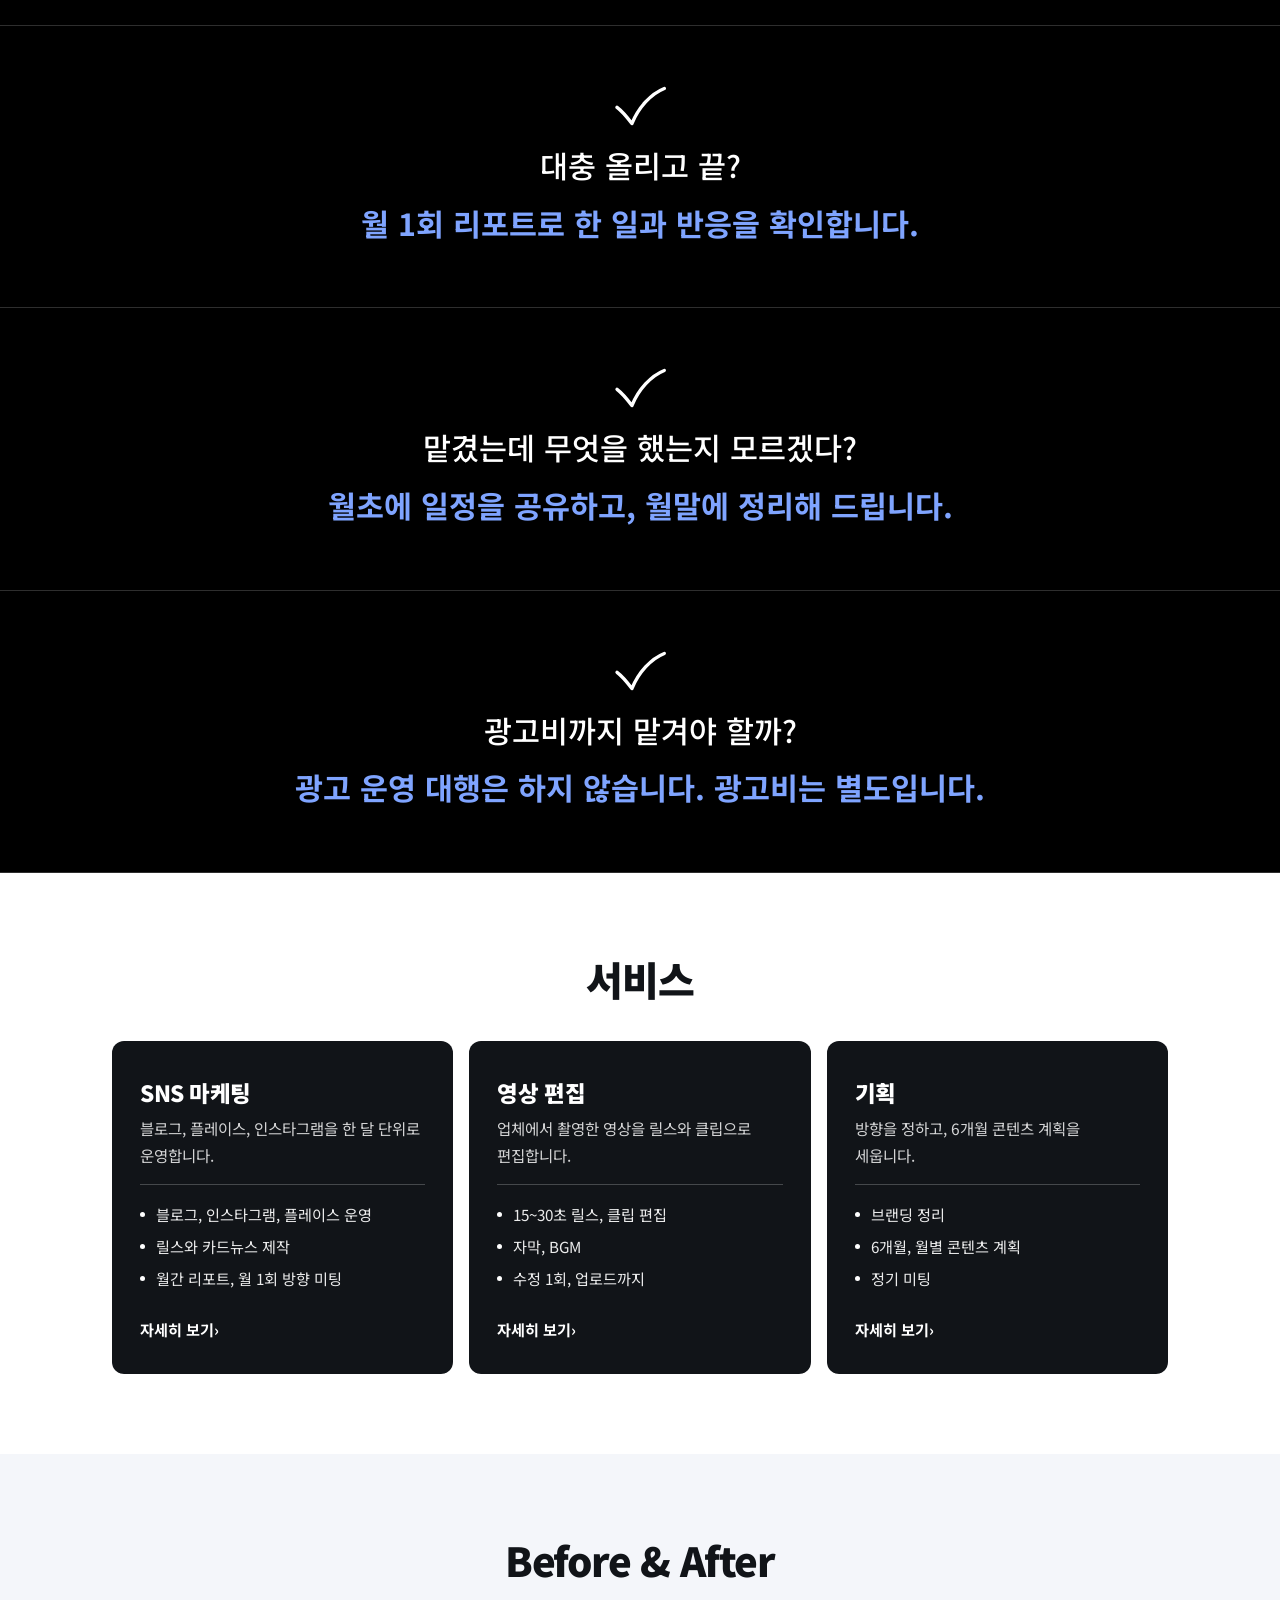
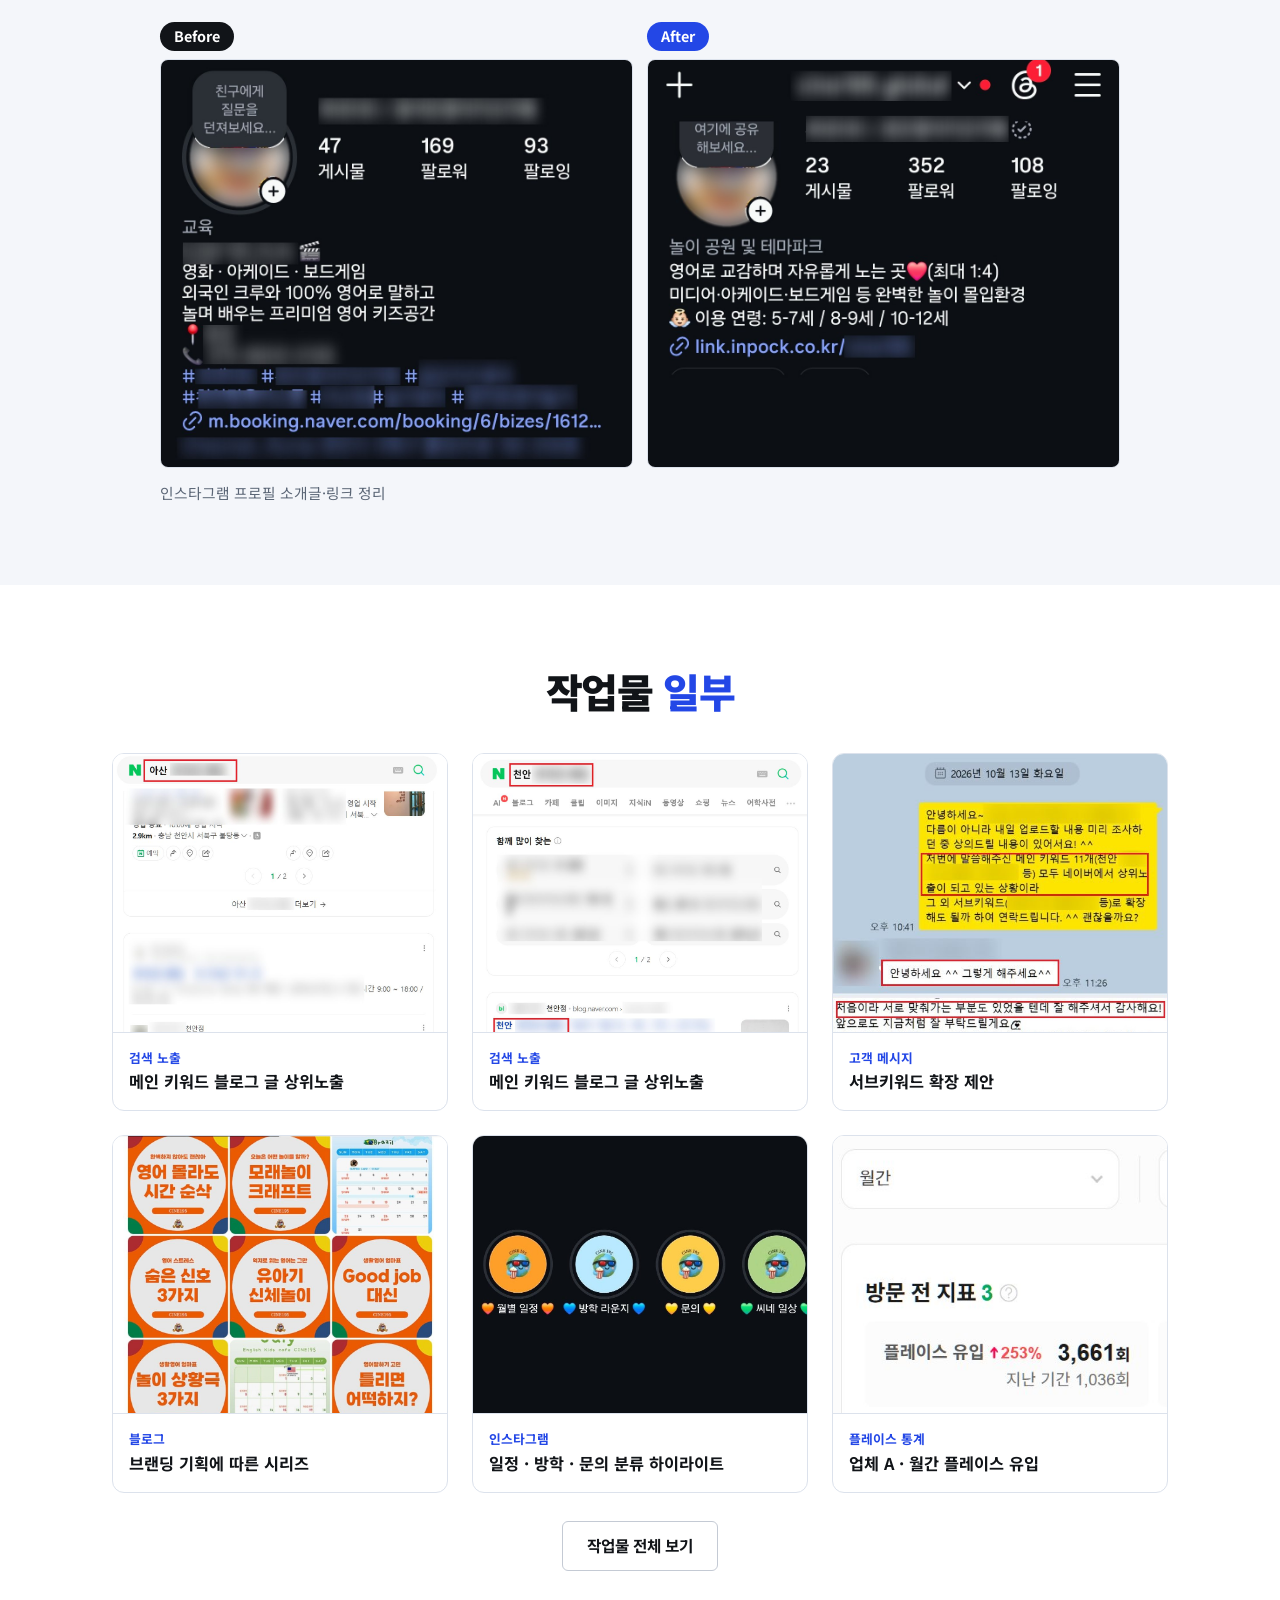
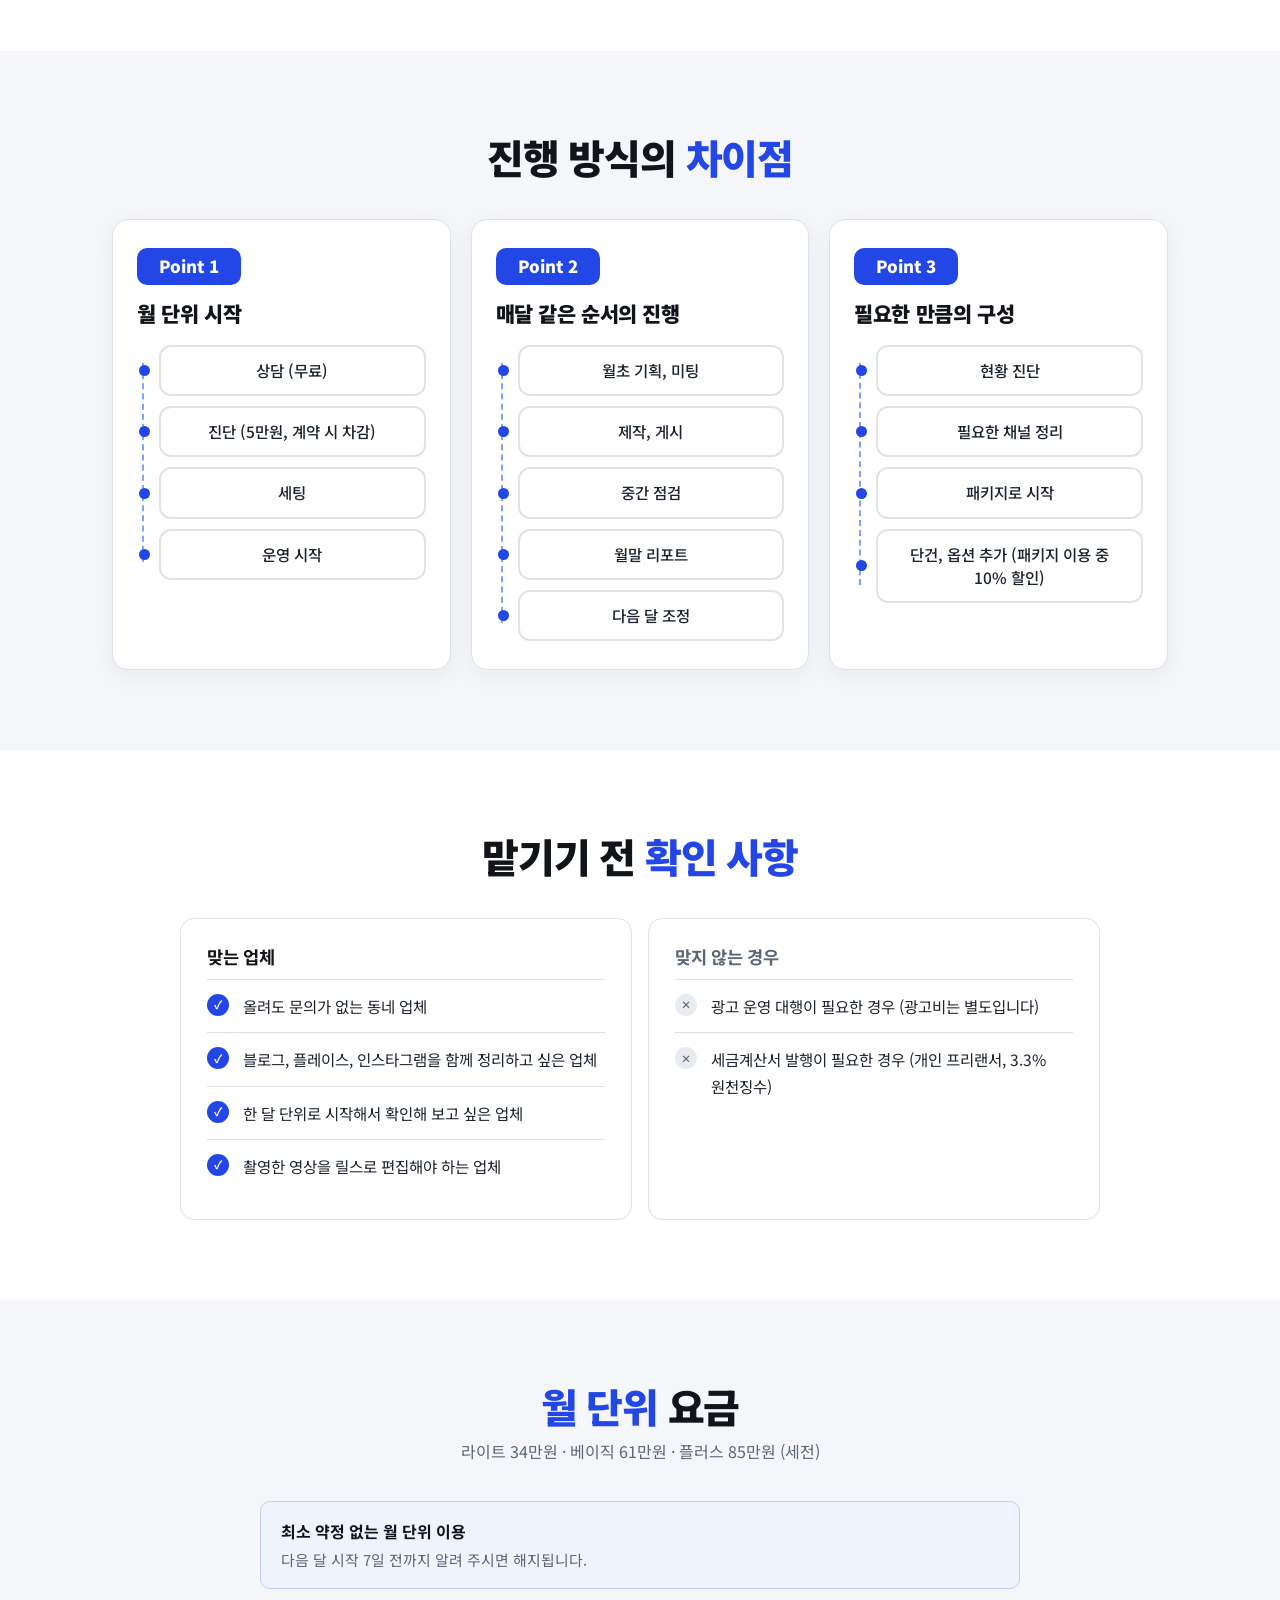
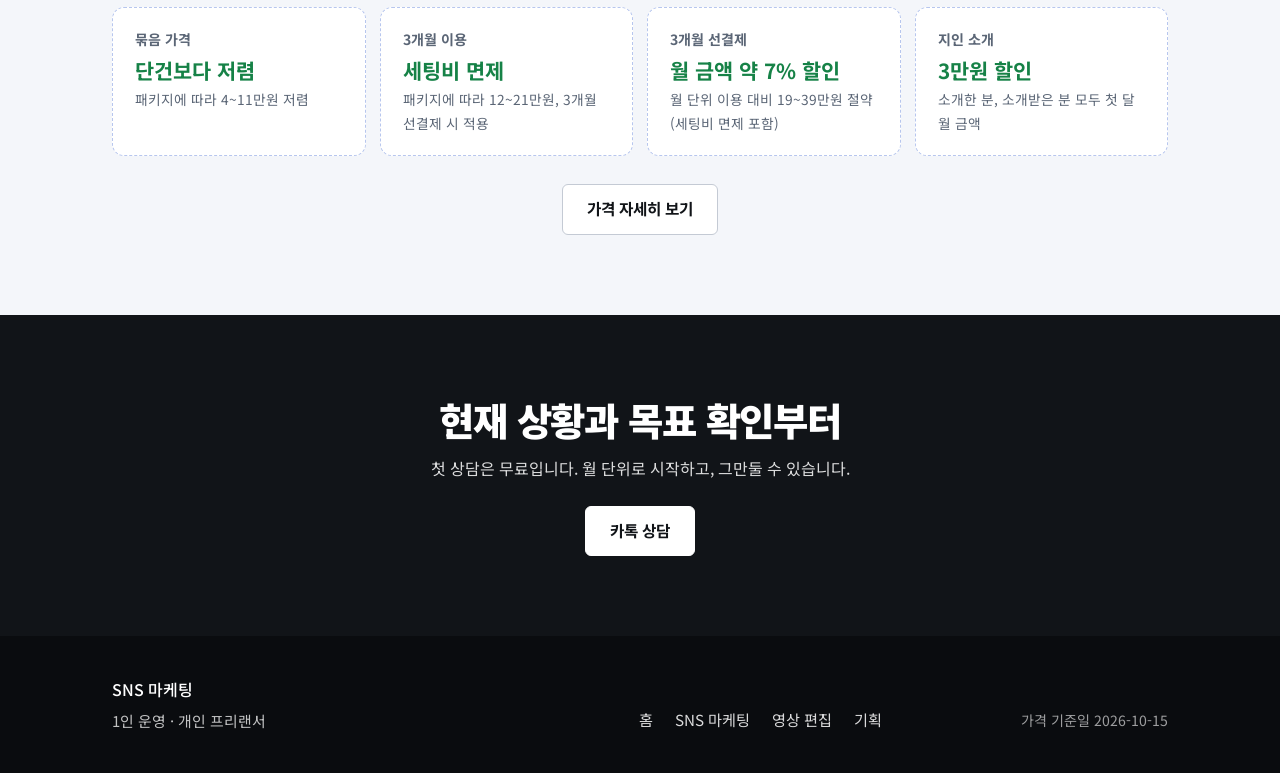
==== commit 3d7b96d7: "Planning item: 6-month content plan at 10만원 (was annual, 20만원) Co-Authored-By: Claude Sonnet 5.5 <no" ====
--- a/index.html
+++ b/index.html
@@ -59,8 +59,8 @@
 
         <div class="marquee" aria-hidden="true">
             <div class="marquee-track">
-                <span>블로그</span><span>플레이스</span><span>인스타그램</span><span>릴스</span><span>클립 편집</span><span>브랜딩</span><span>연간 콘텐츠 계획</span>
-                <span>블로그</span><span>플레이스</span><span>인스타그램</span><span>릴스</span><span>클립 편집</span><span>브랜딩</span><span>연간 콘텐츠 계획</span>
+                <span>블로그</span><span>플레이스</span><span>인스타그램</span><span>릴스</span><span>클립 편집</span><span>브랜딩</span><span>6개월 콘텐츠 계획</span>
+                <span>블로그</span><span>플레이스</span><span>인스타그램</span><span>릴스</span><span>클립 편집</span><span>브랜딩</span><span>6개월 콘텐츠 계획</span>
             </div>
         </div>
 
@@ -133,10 +133,10 @@
                     </a>
                     <a class="tile" href="planning/">
                         <h3>기획</h3>
-                        <p>방향을 정하고, 12개월 콘텐츠 계획을 세웁니다.</p>
+                        <p>방향을 정하고, 6개월 콘텐츠 계획을 세웁니다.</p>
                         <ul>
                             <li>브랜딩 정리</li>
-                            <li>연간, 월별 콘텐츠 계획</li>
+                            <li>6개월, 월별 콘텐츠 계획</li>
                             <li>정기 미팅</li>
                         </ul>
                         <span class="tile-link">자세히 보기</span>
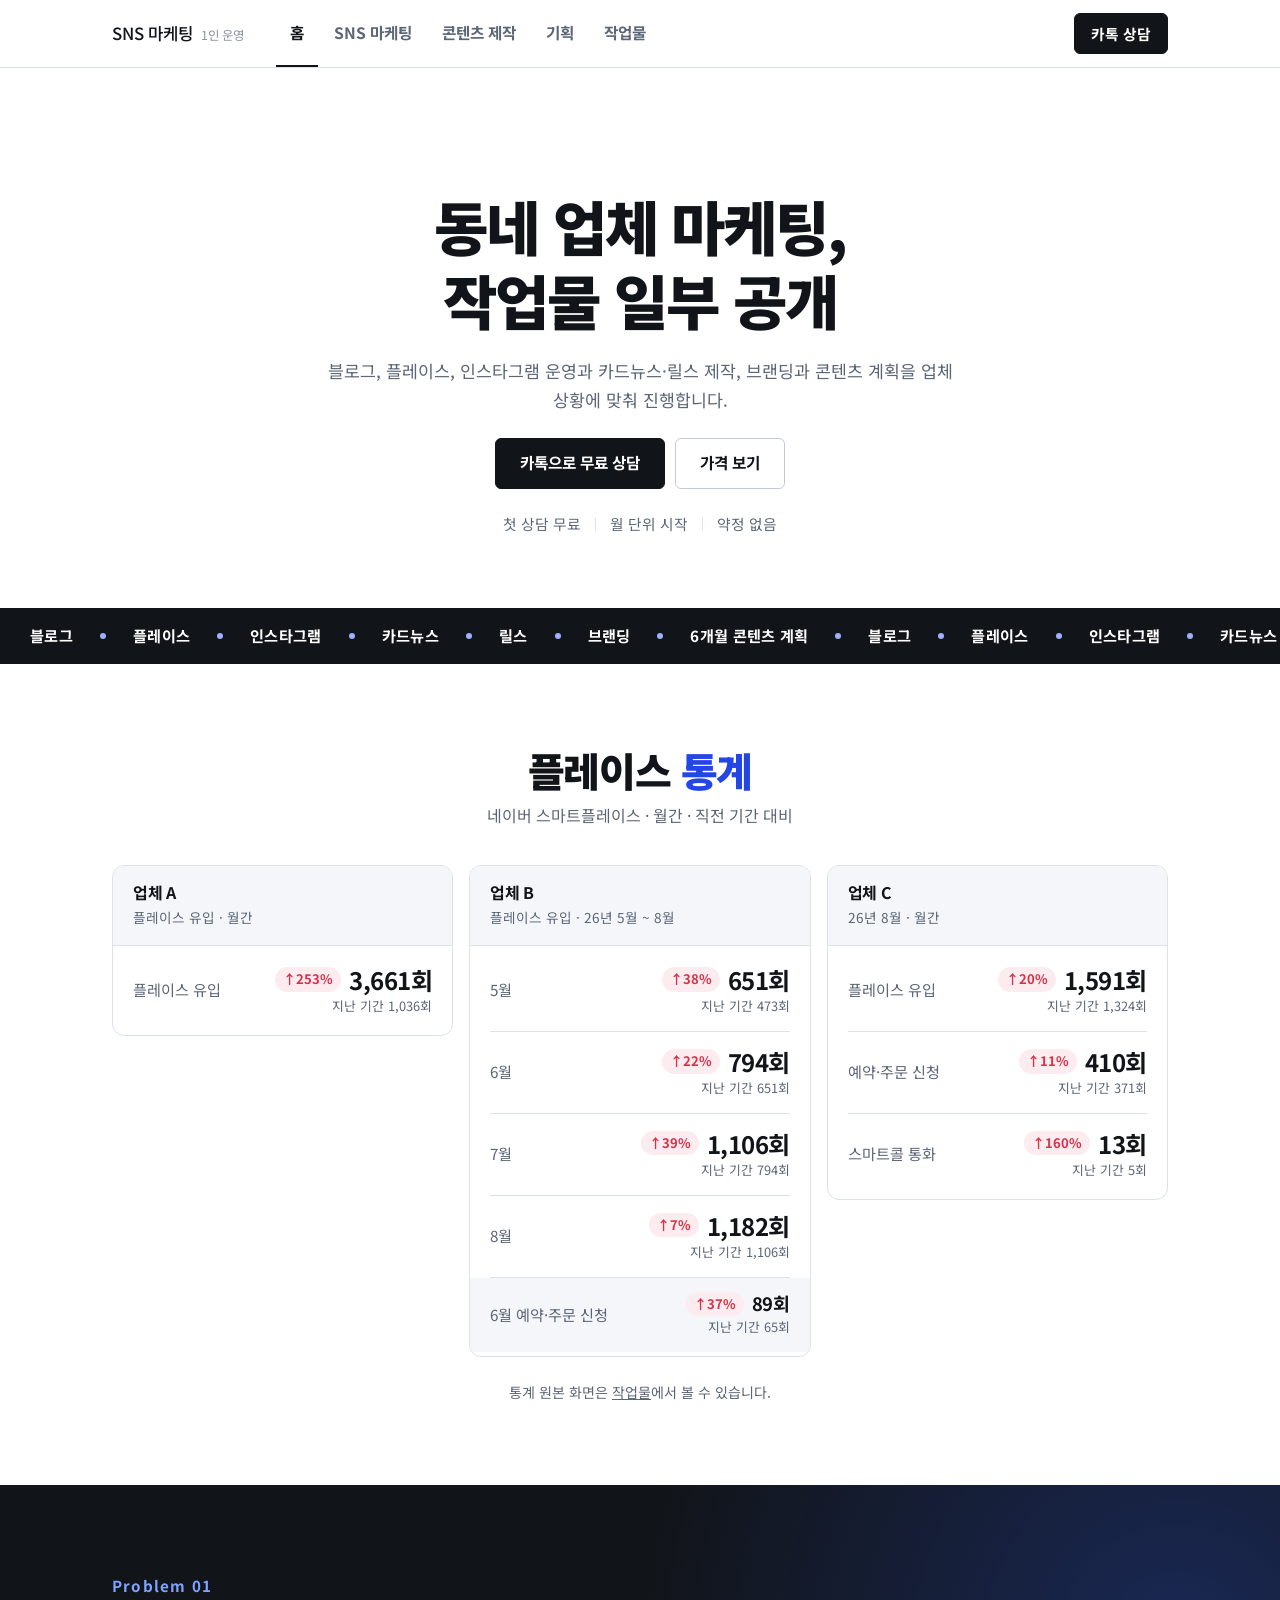
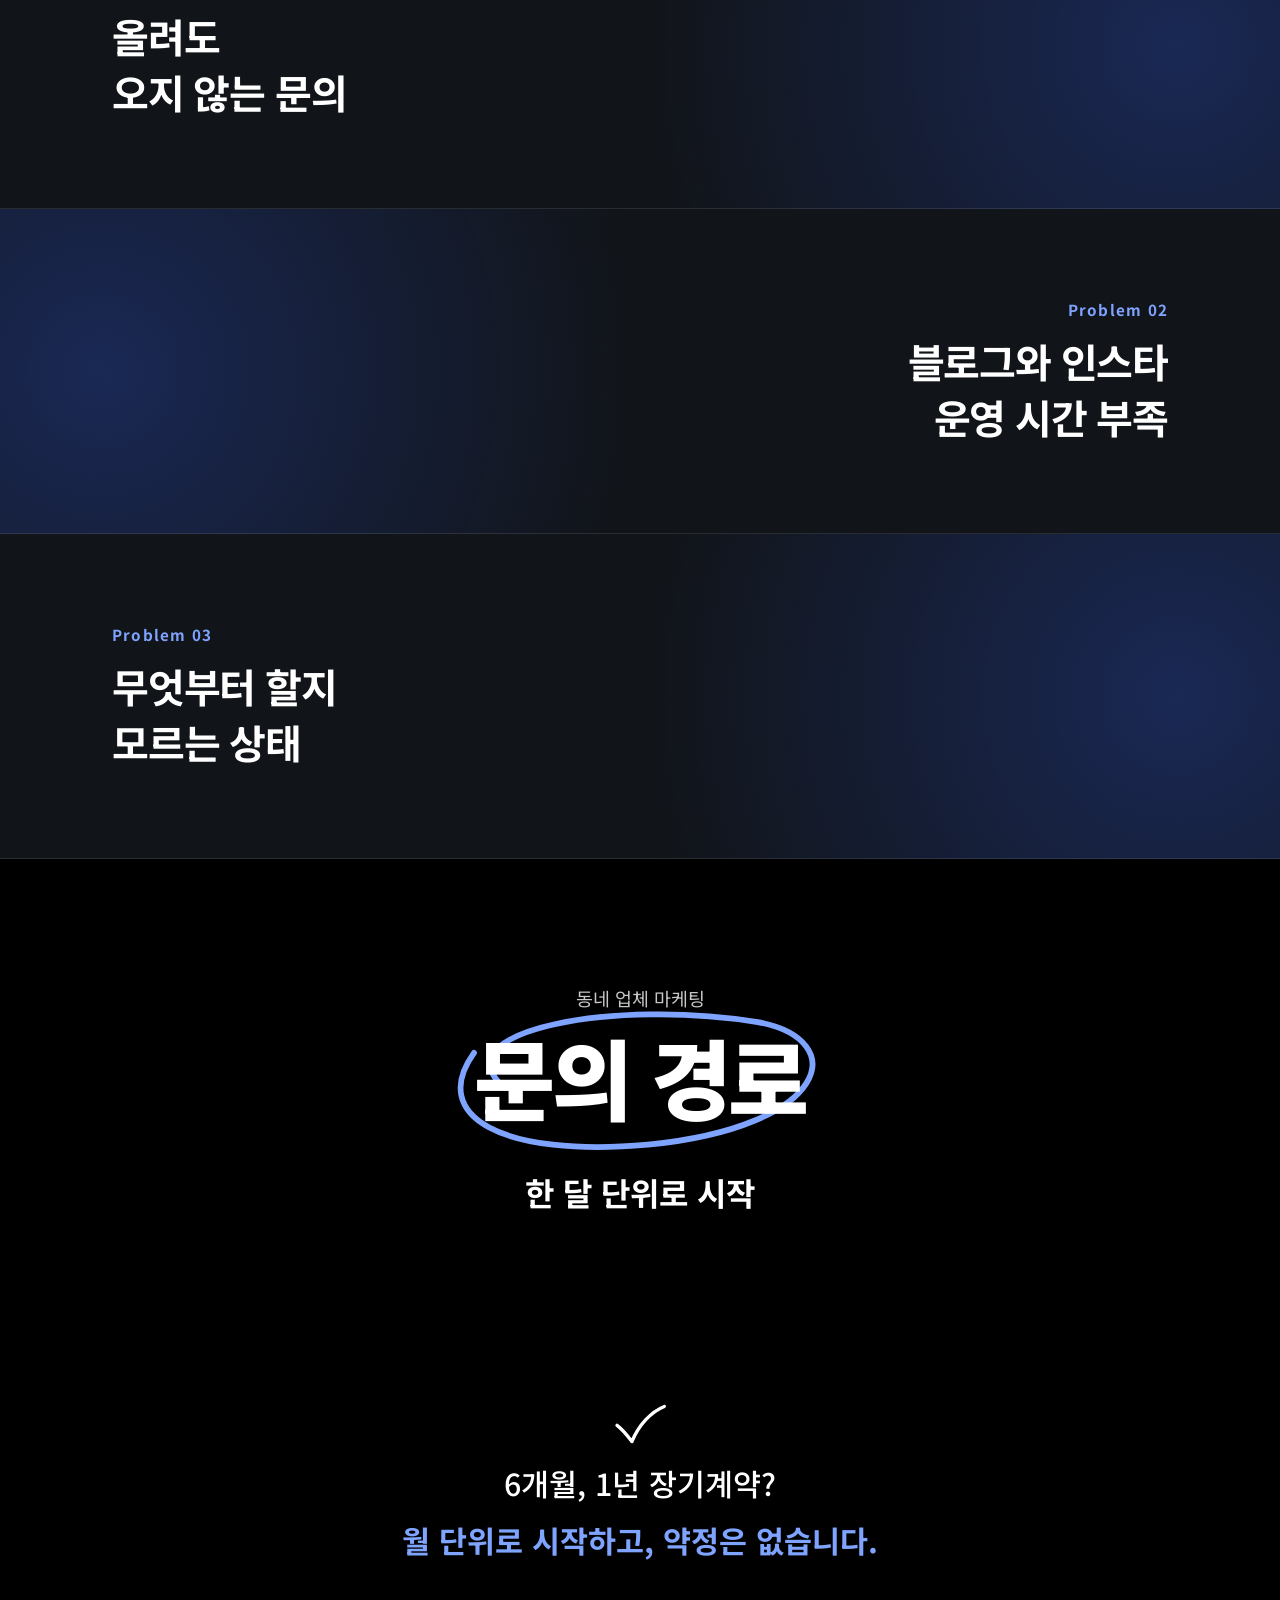
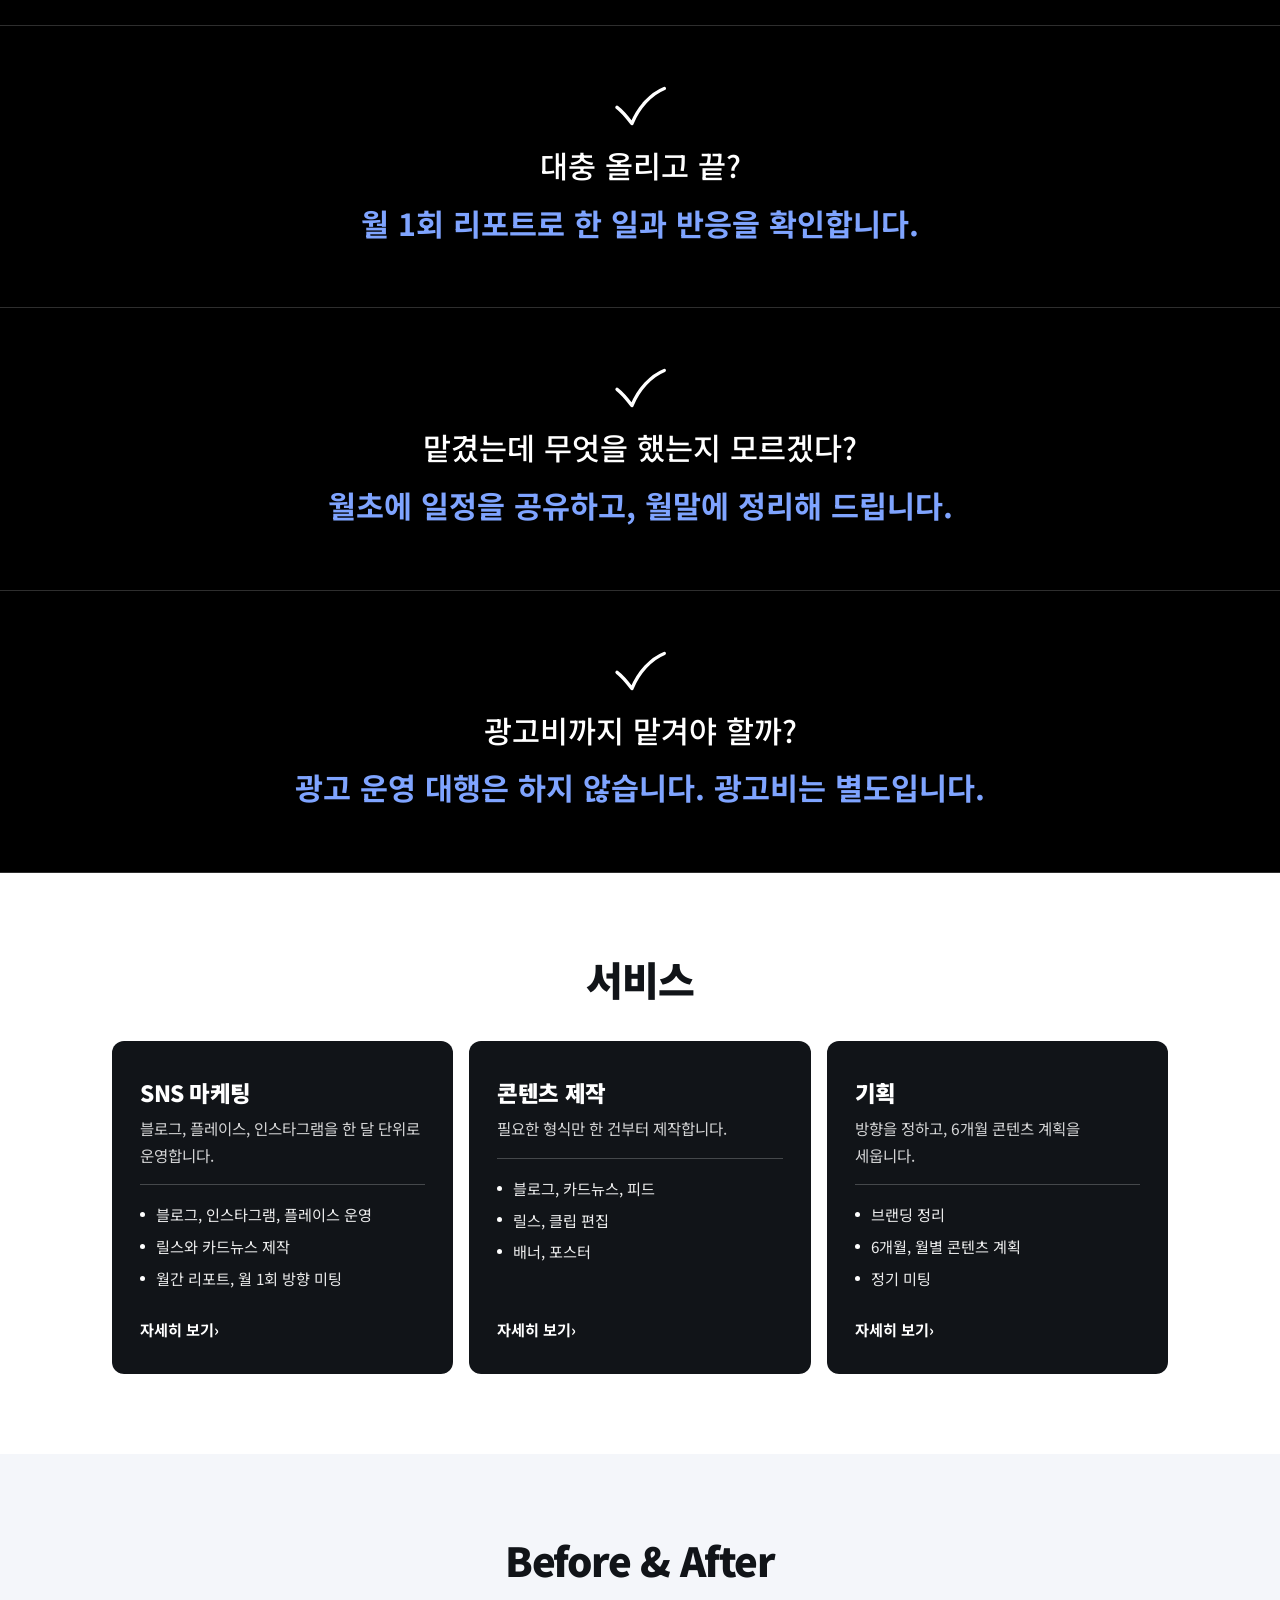
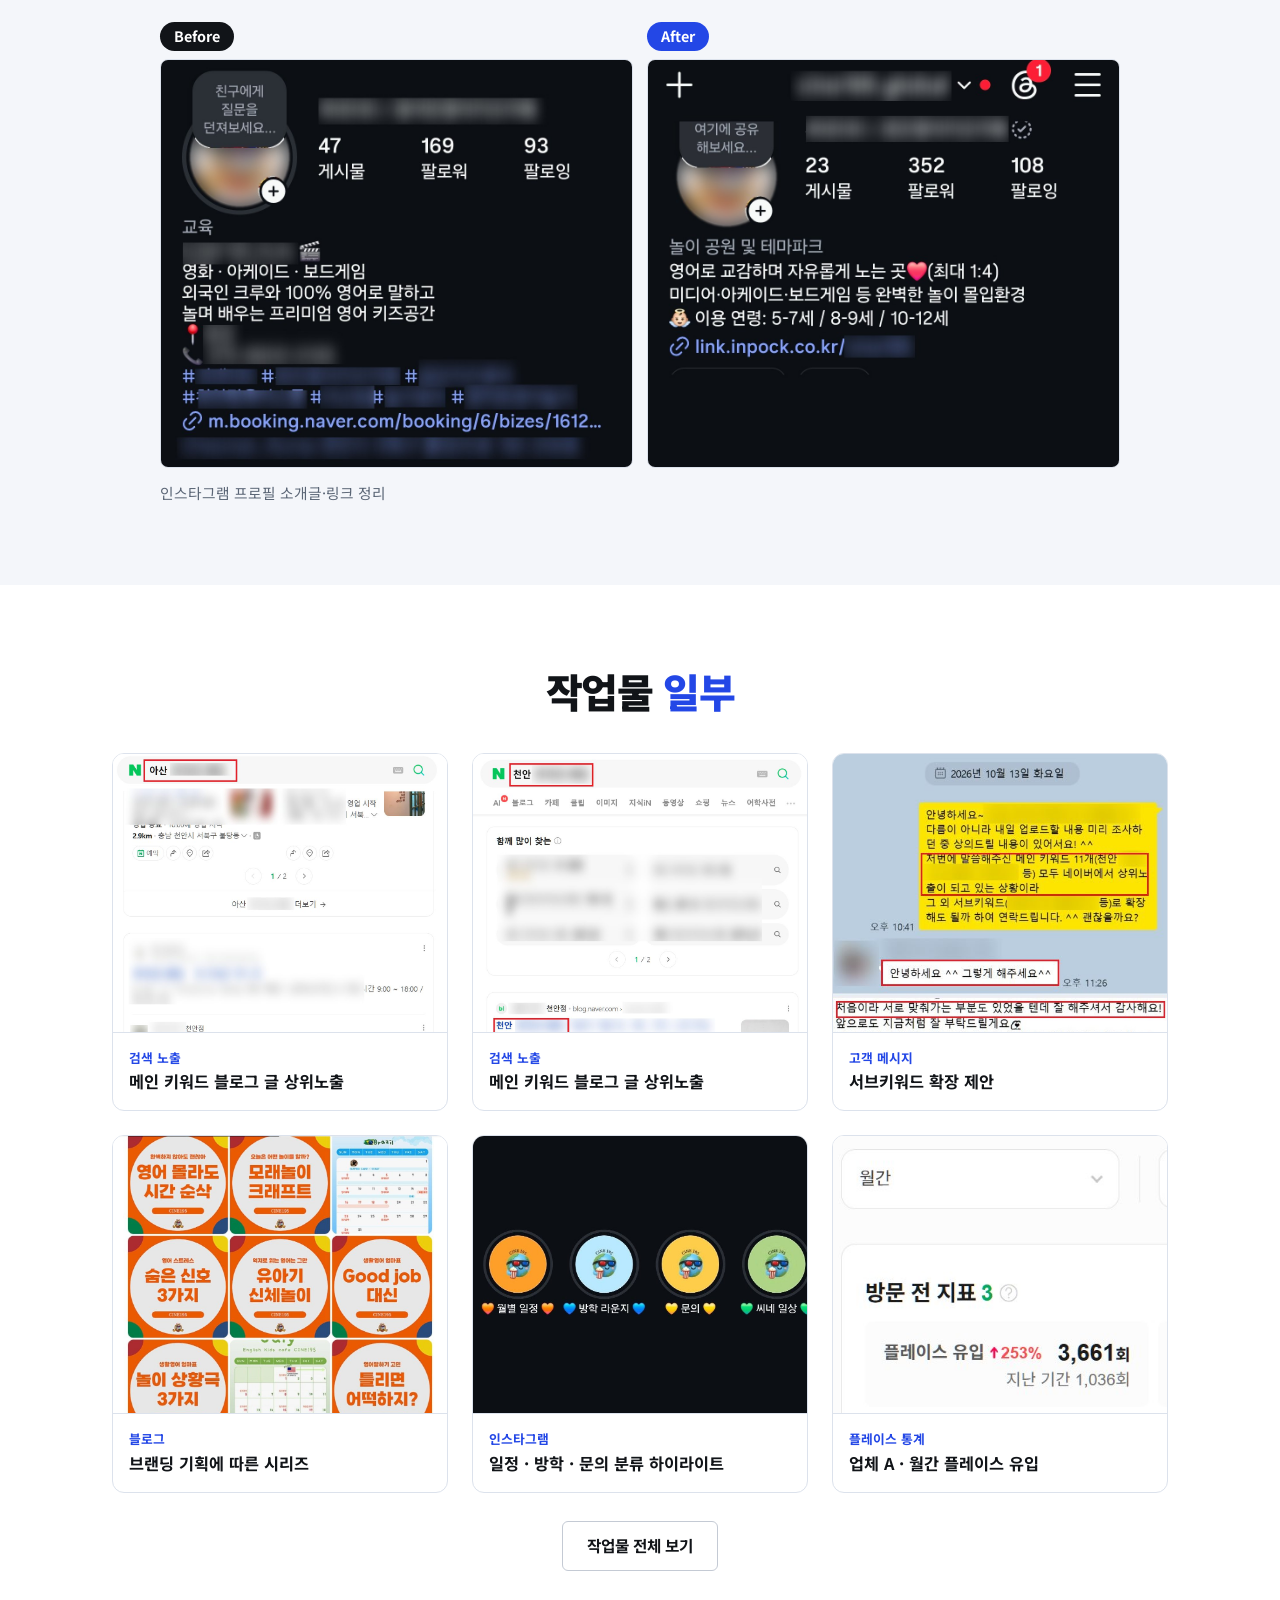
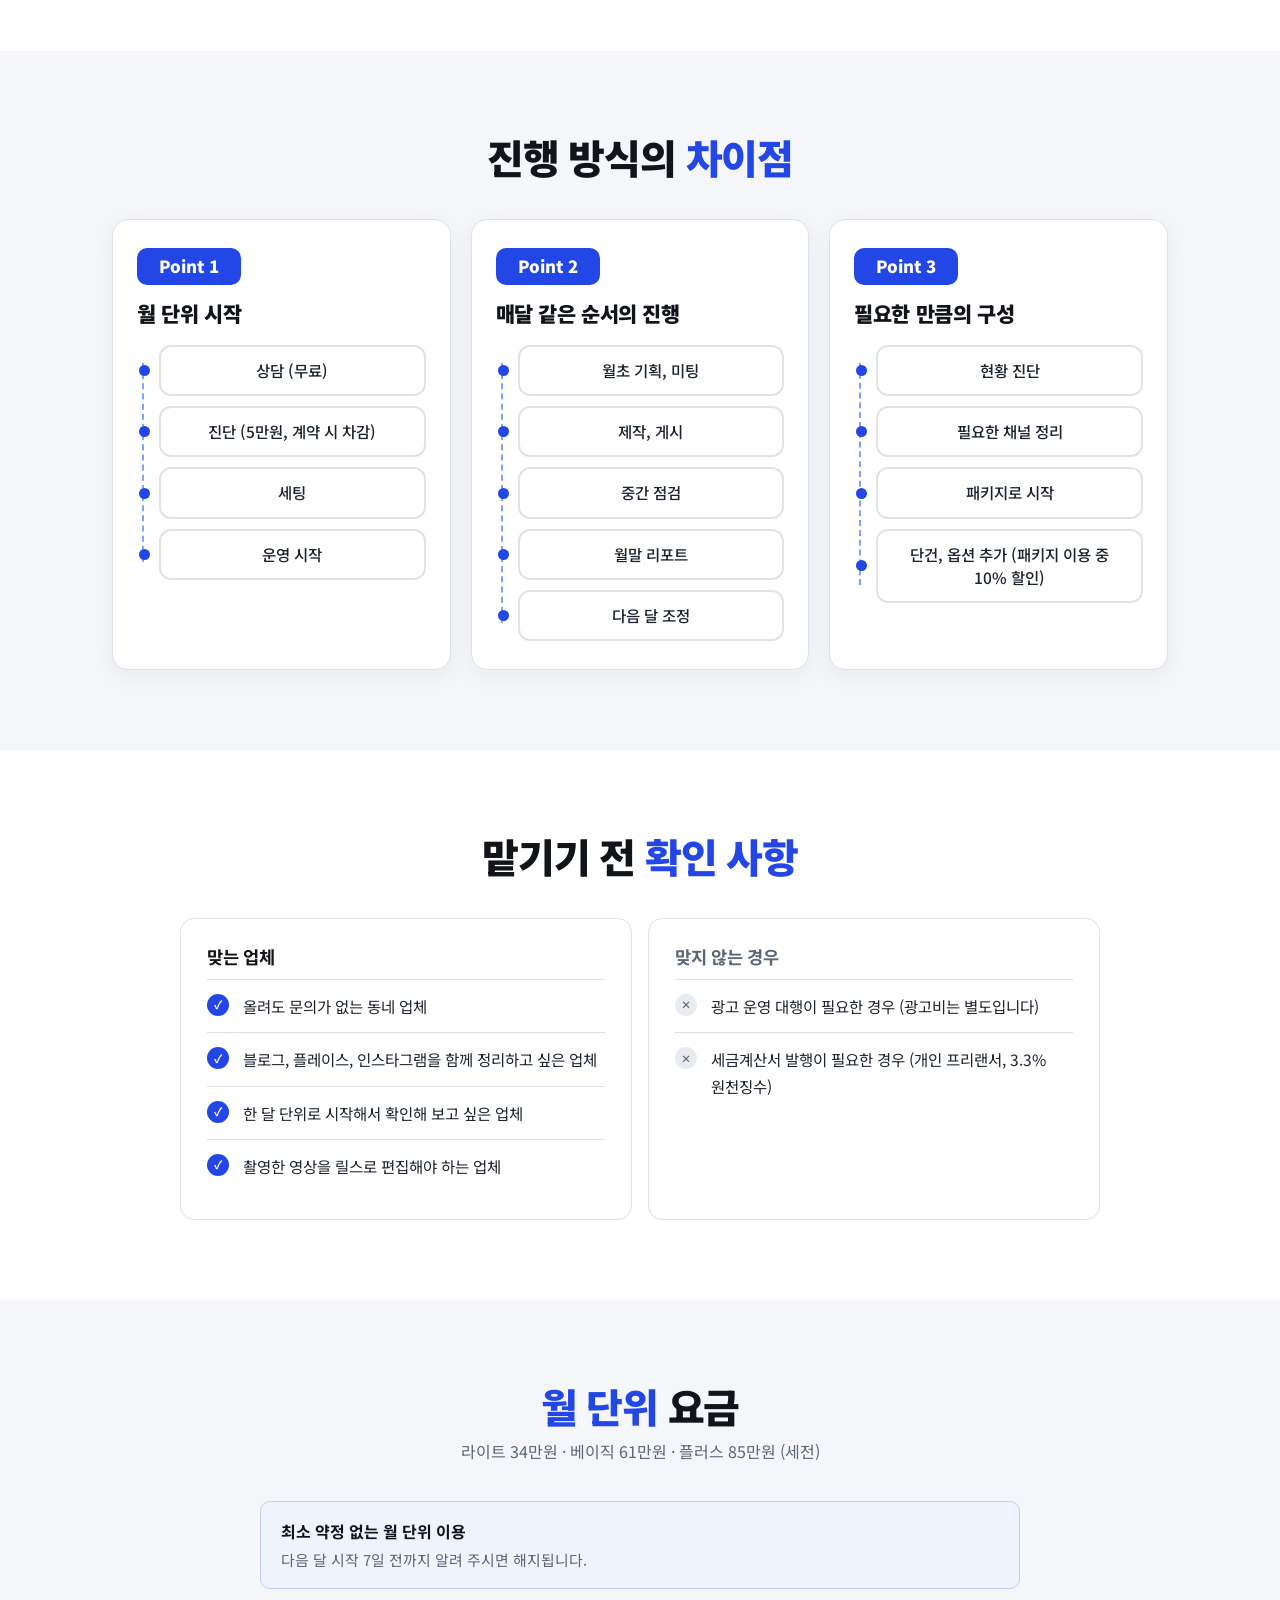
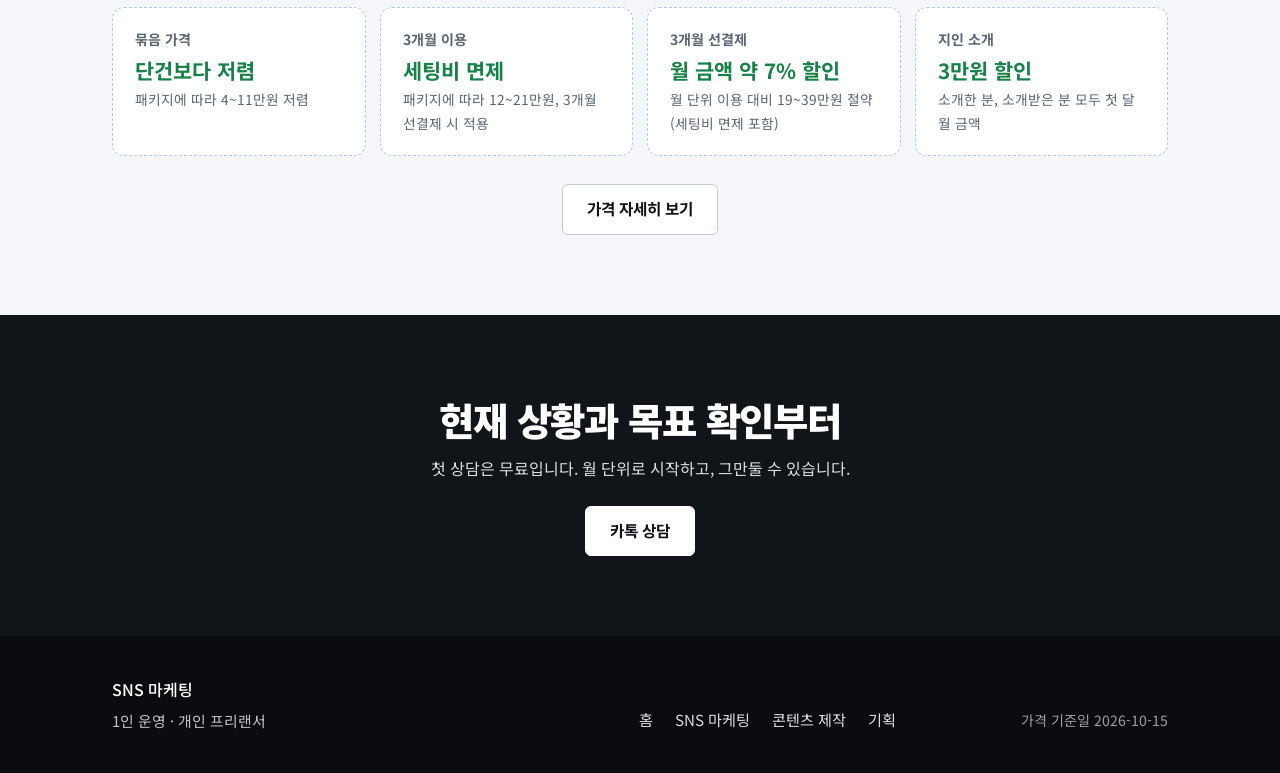
==== commit e3b00475: "Replace 영상 편집 with 콘텐츠 제작: new /content/ page, tabs, home card; /video/ redirects Co-Authored-By: Cl" ====
--- a/index.html
+++ b/index.html
@@ -5,8 +5,8 @@
     <script>document.documentElement.className += ' js';</script>
     <meta name="viewport" content="width=device-width, initial-scale=1">
     <meta name="color-scheme" content="light">
-    <title>SNS 마케팅 · 영상 편집 · 기획</title>
-    <meta name="description" content="블로그·플레이스·인스타 운영, 릴스·클립 편집, 마케팅 기획.">
+    <title>SNS 마케팅 · 콘텐츠 제작 · 기획</title>
+    <meta name="description" content="블로그·플레이스·인스타 운영, 콘텐츠 제작, 마케팅 기획.">
     <link rel="preconnect" href="https://fonts.googleapis.com">
     <link rel="preconnect" href="https://fonts.gstatic.com" crossorigin>
     <link rel="stylesheet" href="https://fonts.googleapis.com/css2?family=Noto+Sans+KR:wght@400;500;700;900&display=swap">
@@ -29,7 +29,7 @@
                 <ul class="tabs">
                         <li><a href="./" aria-current="page">홈</a></li>
                         <li><a href="services/">SNS 마케팅</a></li>
-                        <li><a href="video/">영상 편집</a></li>
+                        <li><a href="content/">콘텐츠 제작</a></li>
                         <li><a href="planning/">기획</a></li>
                         <li data-tab="works" hidden><a href="works/">작업물</a></li>
                 </ul>
@@ -44,7 +44,7 @@
         <section class="hero hero-home" aria-labelledby="hero-title">
             <div class="container">
                 <h1 id="hero-title">동네 업체 마케팅,<br>작업물 일부 공개</h1>
-                <p class="lede">블로그, 플레이스, 인스타그램 운영과 릴스 편집, 브랜딩과 콘텐츠 계획을 업체 상황에 맞춰 진행합니다.</p>
+                <p class="lede">블로그, 플레이스, 인스타그램 운영과 카드뉴스·릴스 제작, 브랜딩과 콘텐츠 계획을 업체 상황에 맞춰 진행합니다.</p>
                 <div class="cta">
                     <a class="btn btn-primary" href="https://open.kakao.com/o/sCHnO8pi" target="_blank" rel="noopener">카톡으로 무료 상담</a>
                     <a class="btn btn-secondary" href="services/#price">가격 보기</a>
@@ -59,8 +59,8 @@
 
         <div class="marquee" aria-hidden="true">
             <div class="marquee-track">
-                <span>블로그</span><span>플레이스</span><span>인스타그램</span><span>릴스</span><span>클립 편집</span><span>브랜딩</span><span>6개월 콘텐츠 계획</span>
-                <span>블로그</span><span>플레이스</span><span>인스타그램</span><span>릴스</span><span>클립 편집</span><span>브랜딩</span><span>6개월 콘텐츠 계획</span>
+                <span>블로그</span><span>플레이스</span><span>인스타그램</span><span>카드뉴스</span><span>릴스</span><span>브랜딩</span><span>6개월 콘텐츠 계획</span>
+                <span>블로그</span><span>플레이스</span><span>인스타그램</span><span>카드뉴스</span><span>릴스</span><span>브랜딩</span><span>6개월 콘텐츠 계획</span>
             </div>
         </div>
 
@@ -121,13 +121,13 @@
                         </ul>
                         <span class="tile-link">자세히 보기</span>
                     </a>
-                    <a class="tile" href="video/">
-                        <h3>영상 편집</h3>
-                        <p>업체에서 촬영한 영상을 릴스와 클립으로 편집합니다.</p>
-                        <ul>
-                            <li>15~30초 릴스, 클립 편집</li>
-                            <li>자막, BGM</li>
-                            <li>수정 1회, 업로드까지</li>
+                    <a class="tile" href="content/">
+                        <h3>콘텐츠 제작</h3>
+                        <p>필요한 형식만 한 건부터 제작합니다.</p>
+                        <ul>
+                            <li>블로그, 카드뉴스, 피드</li>
+                            <li>릴스, 클립 편집</li>
+                            <li>배너, 포스터</li>
                         </ul>
                         <span class="tile-link">자세히 보기</span>
                     </a>
@@ -244,7 +244,7 @@
                 <p class="footer-brand" data-brand-name></p>
                 <p class="footer-line"><span data-brand-sub="sep"></span>개인 프리랜서</p>
             </div>
-            <ul class="footer-links"><li><a href="./">홈</a></li><li><a href="services/">SNS 마케팅</a></li><li><a href="video/">영상 편집</a></li><li><a href="planning/">기획</a></li></ul>
+            <ul class="footer-links"><li><a href="./">홈</a></li><li><a href="services/">SNS 마케팅</a></li><li><a href="content/">콘텐츠 제작</a></li><li><a href="planning/">기획</a></li></ul>
             <p id="last-updated" class="fine" hidden></p>
         </div>
     </footer>
--- a/assets/site.css
+++ b/assets/site.css
@@ -583,3 +583,21 @@
 .settle-list li::before { content: "\00B7"; position: absolute; left: 2px; font-weight: 700; }
 
 .owner-line { margin: 24px 0 0; font-size: 0.82rem; color: var(--muted); }
+
+/* ---------- 콘텐츠 제작: 형식 카드 ---------- */
+.fmt-grid { display: grid; grid-template-columns: 1fr; gap: 16px; }
+.fmt-card { display: flex; flex-direction: column; gap: 4px; }
+.fmt-role { font-size: 0.82rem; font-weight: 700; color: var(--accent); }
+.fmt-card h3 { margin: 0 0 4px; }
+.fmt-card .fmt-spec { margin: 0 0 12px; color: var(--muted); font-size: 0.95rem; }
+.fmt-prices { list-style: none; margin: auto 0 0; padding: 0; border-top: 1px solid var(--line); }
+.fmt-prices li { display: grid; grid-template-columns: 1fr auto; column-gap: 12px; align-items: baseline; padding: 10px 0; border-bottom: 1px solid var(--line); }
+.fmt-prices li:last-child { border-bottom: 0; padding-bottom: 0; }
+.fmt-name { font-size: 0.97rem; }
+.fmt-money { font-weight: 900; color: var(--navy); white-space: nowrap; }
+.fmt-note { grid-column: 1 / -1; margin-top: 2px; font-size: 0.85rem; color: var(--muted); }
+.fmt-note:empty { display: none; }
+.fmt-spec[hidden] { display: none; }
+@media (min-width: 800px) {
+    .fmt-grid { grid-template-columns: repeat(2, 1fr); }
+}
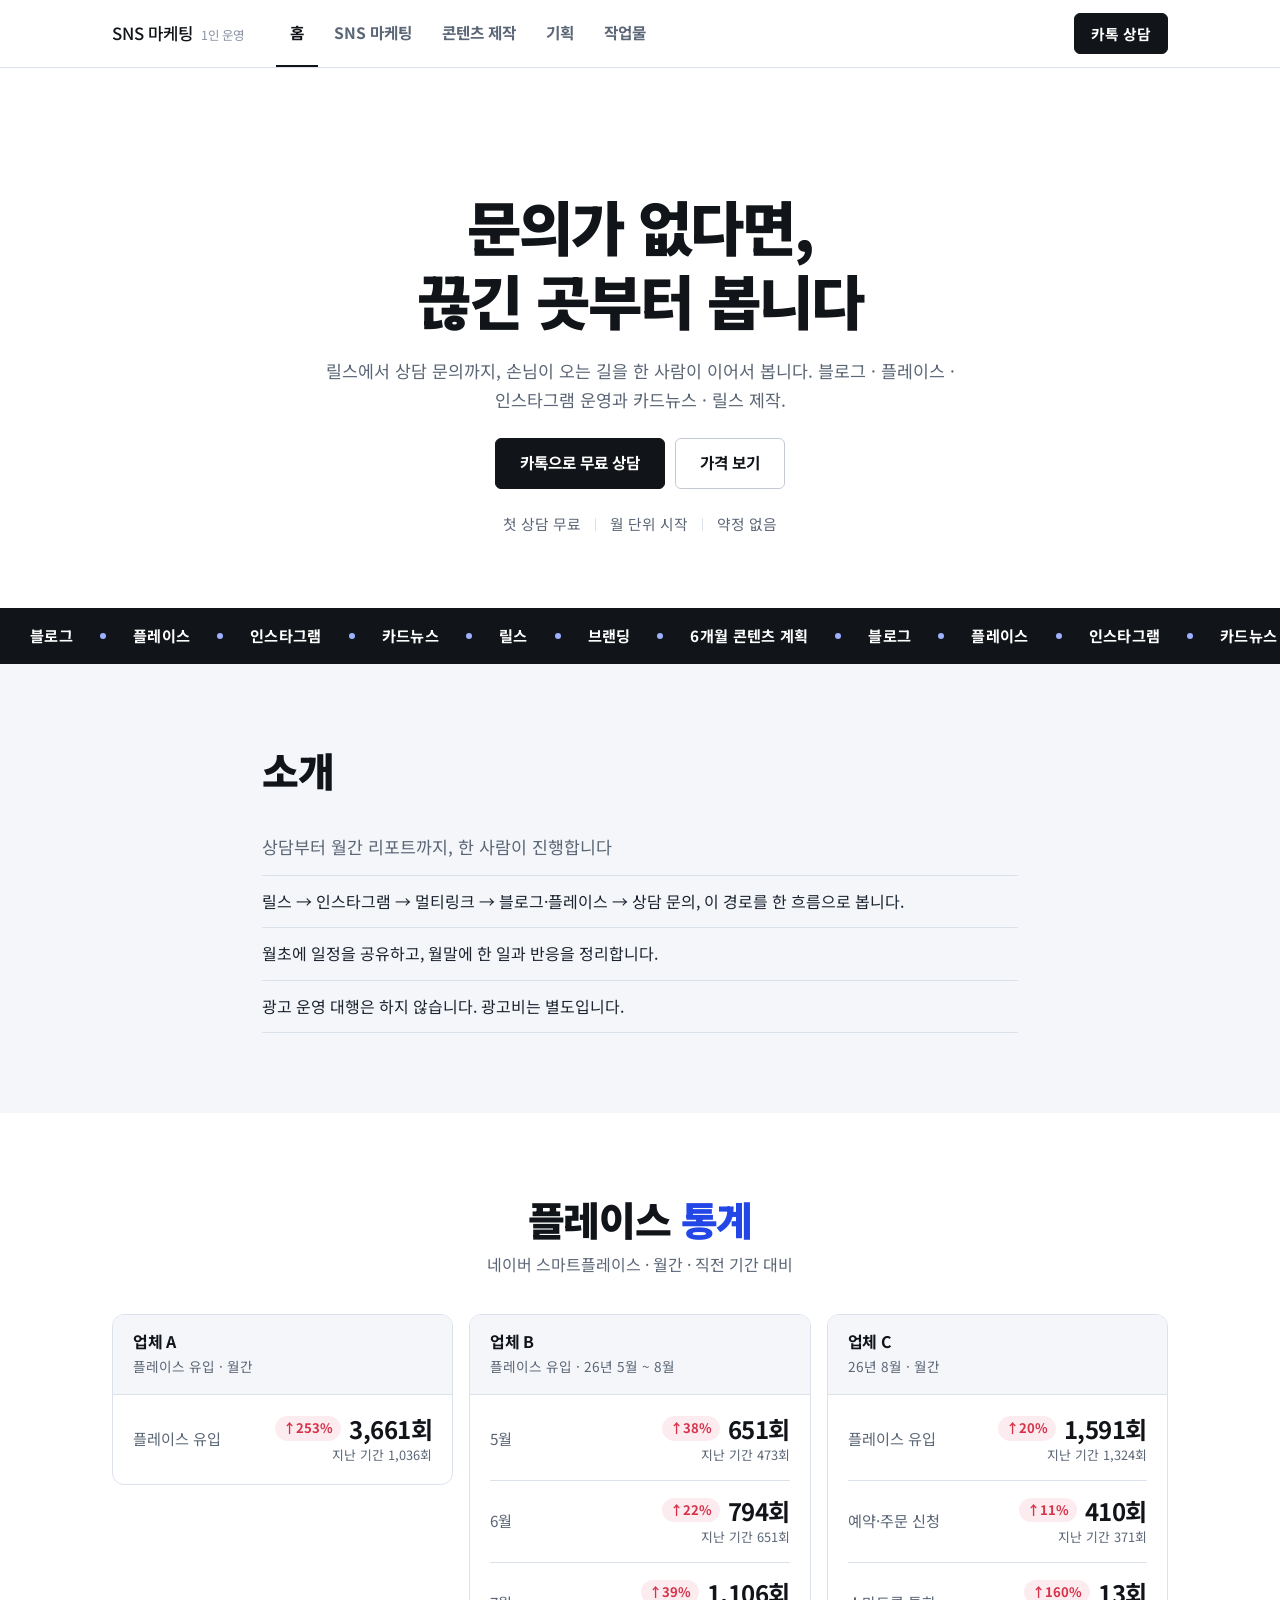
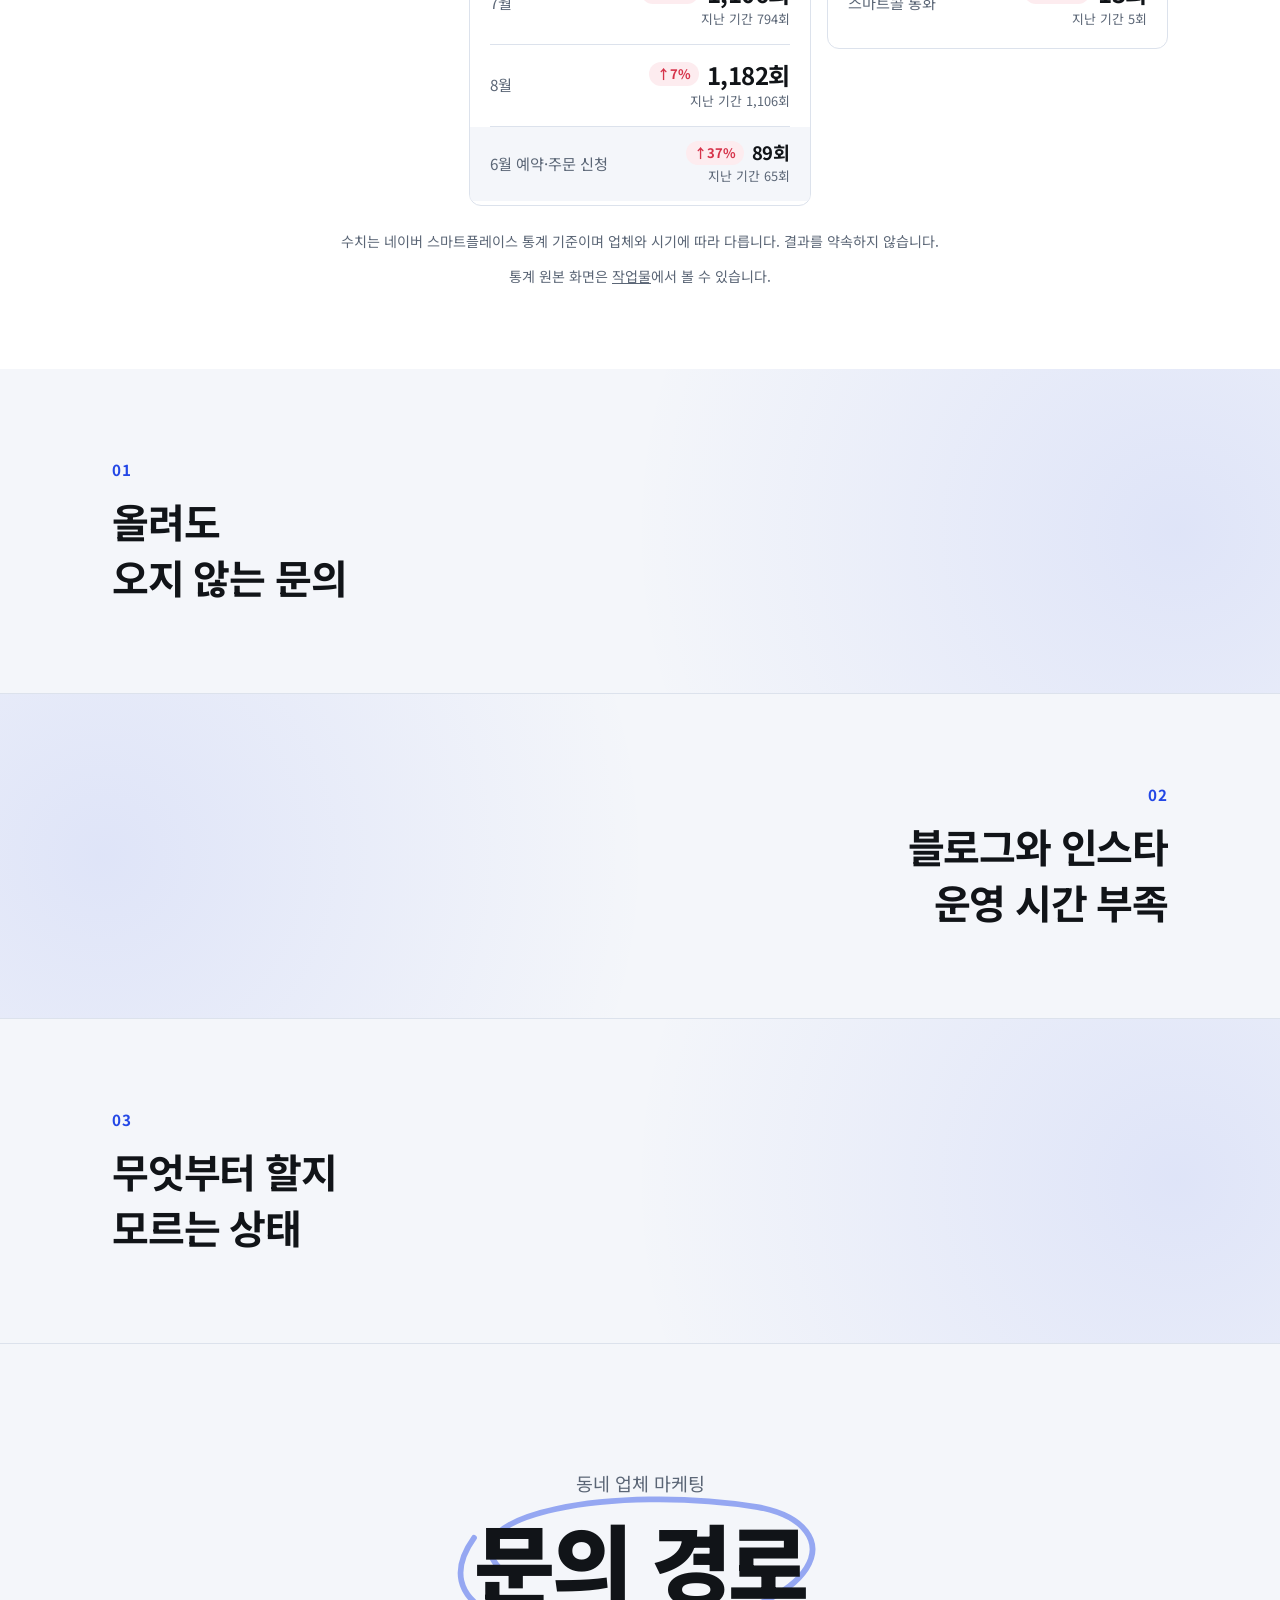
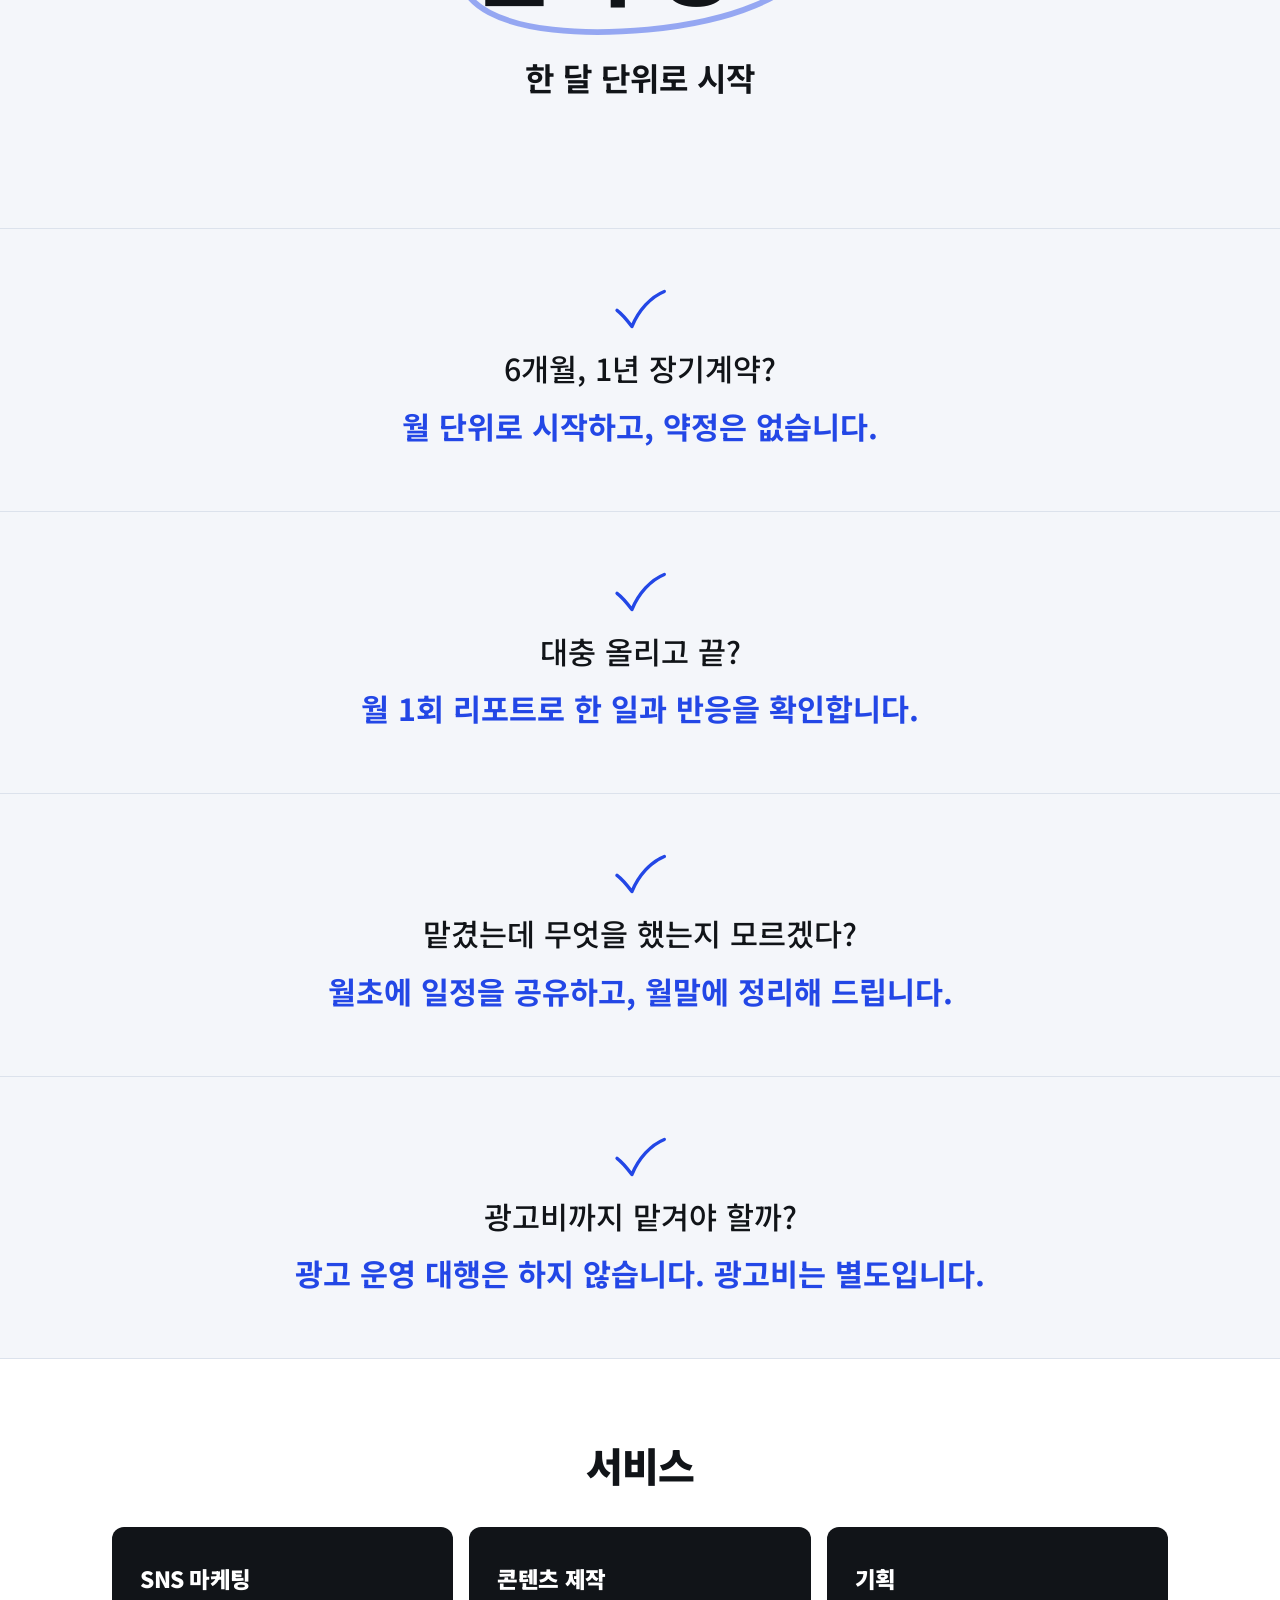
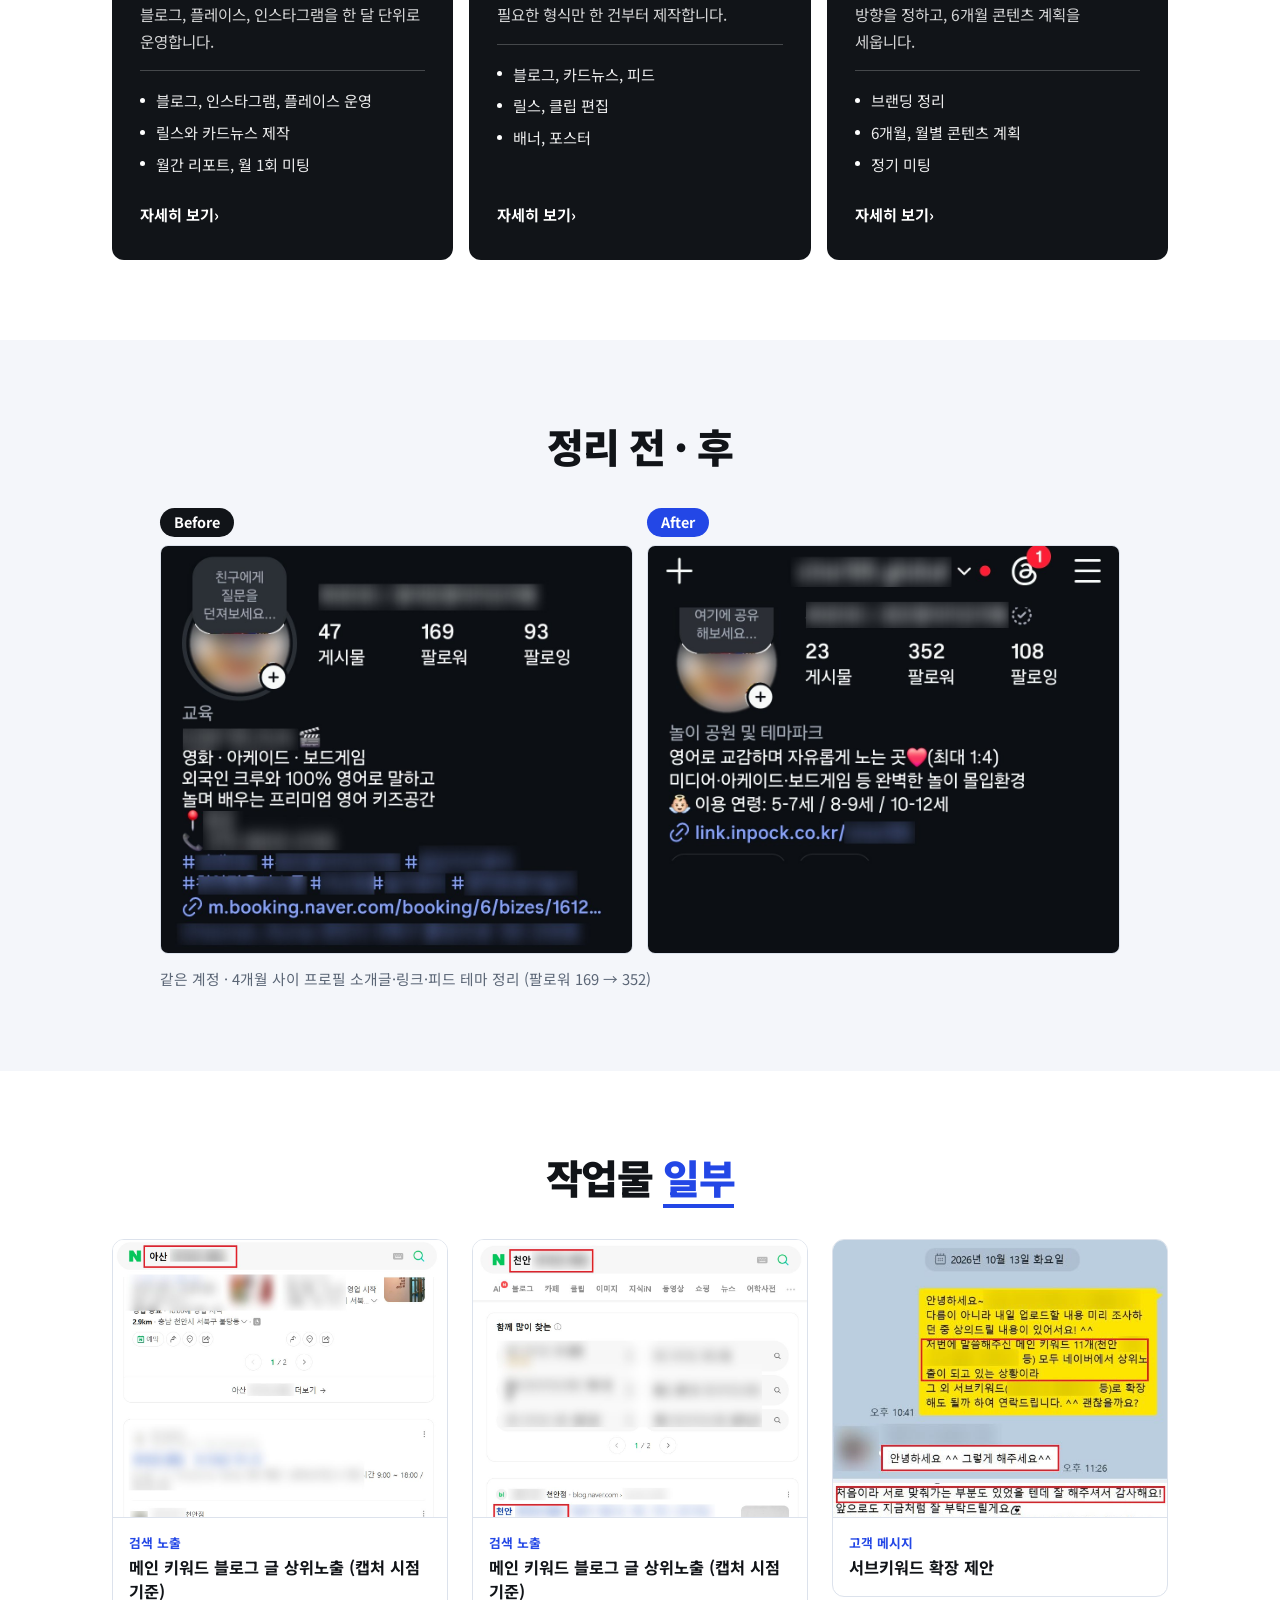
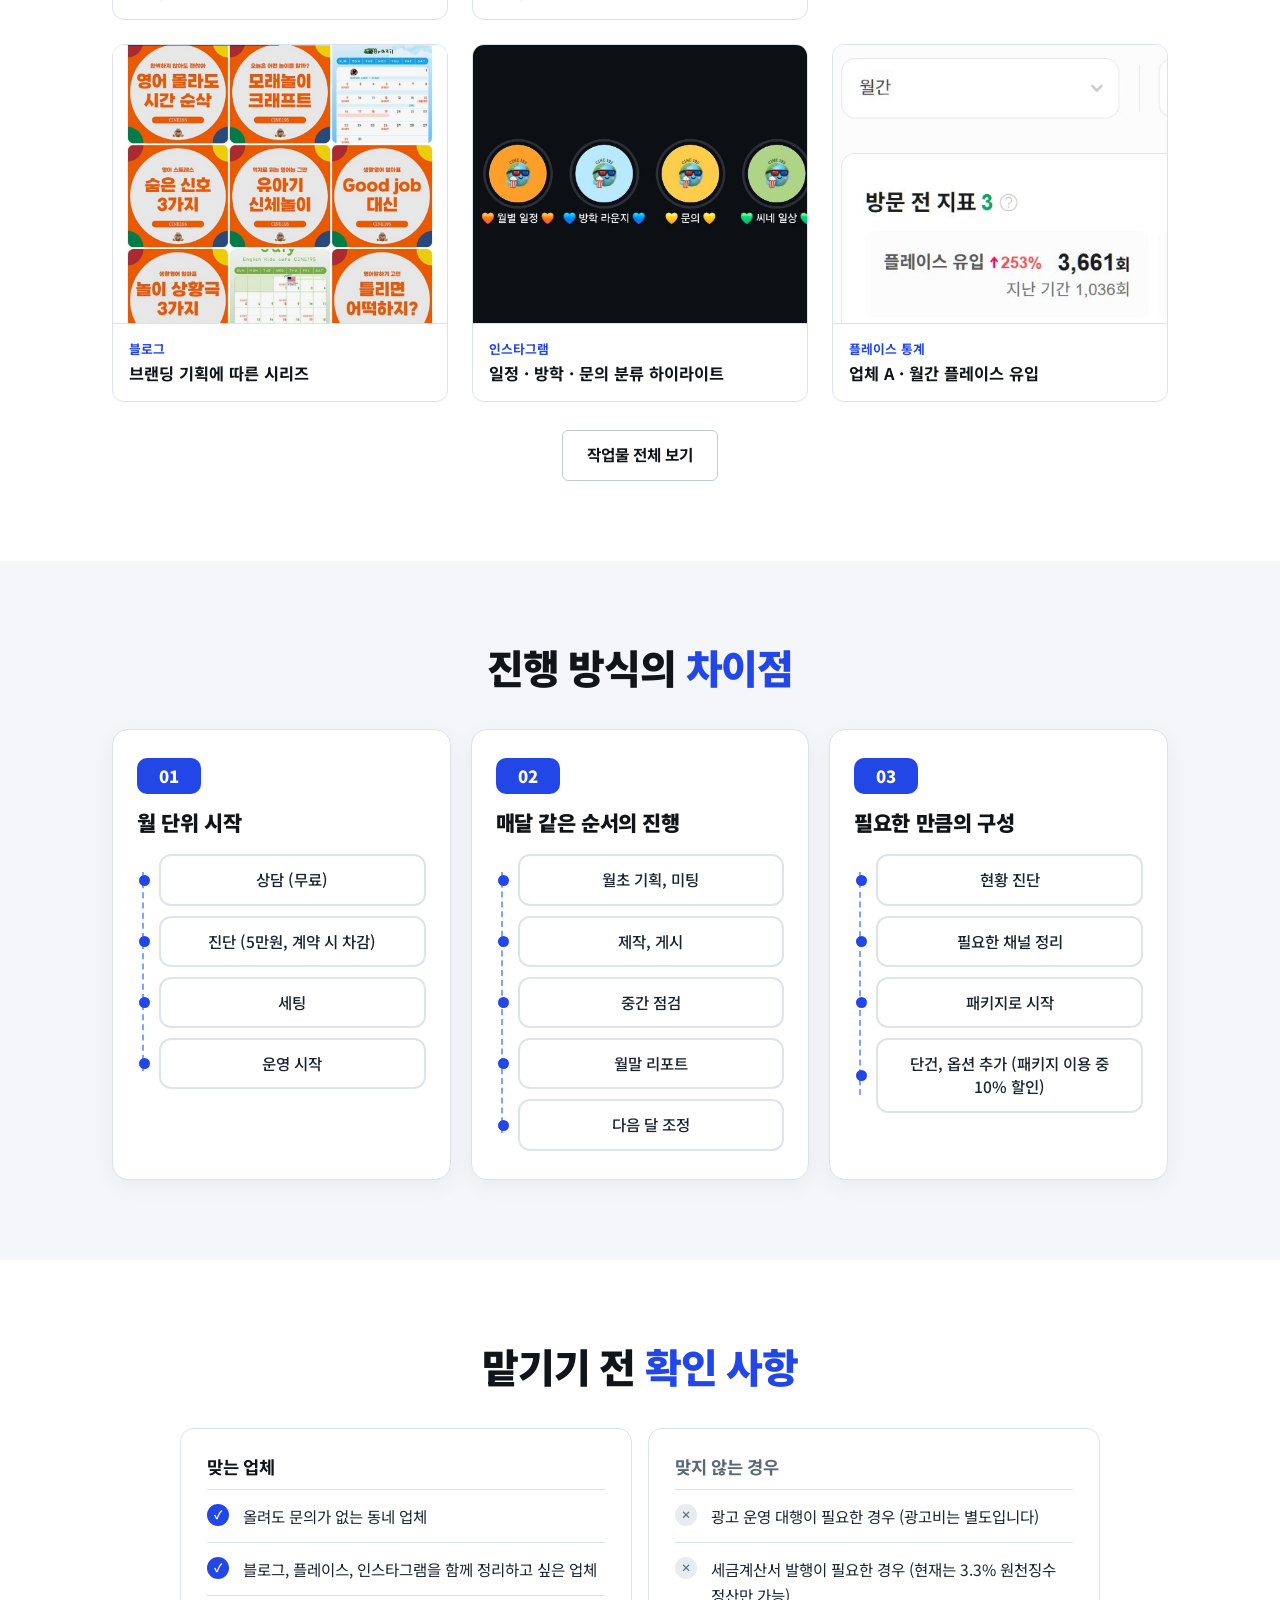
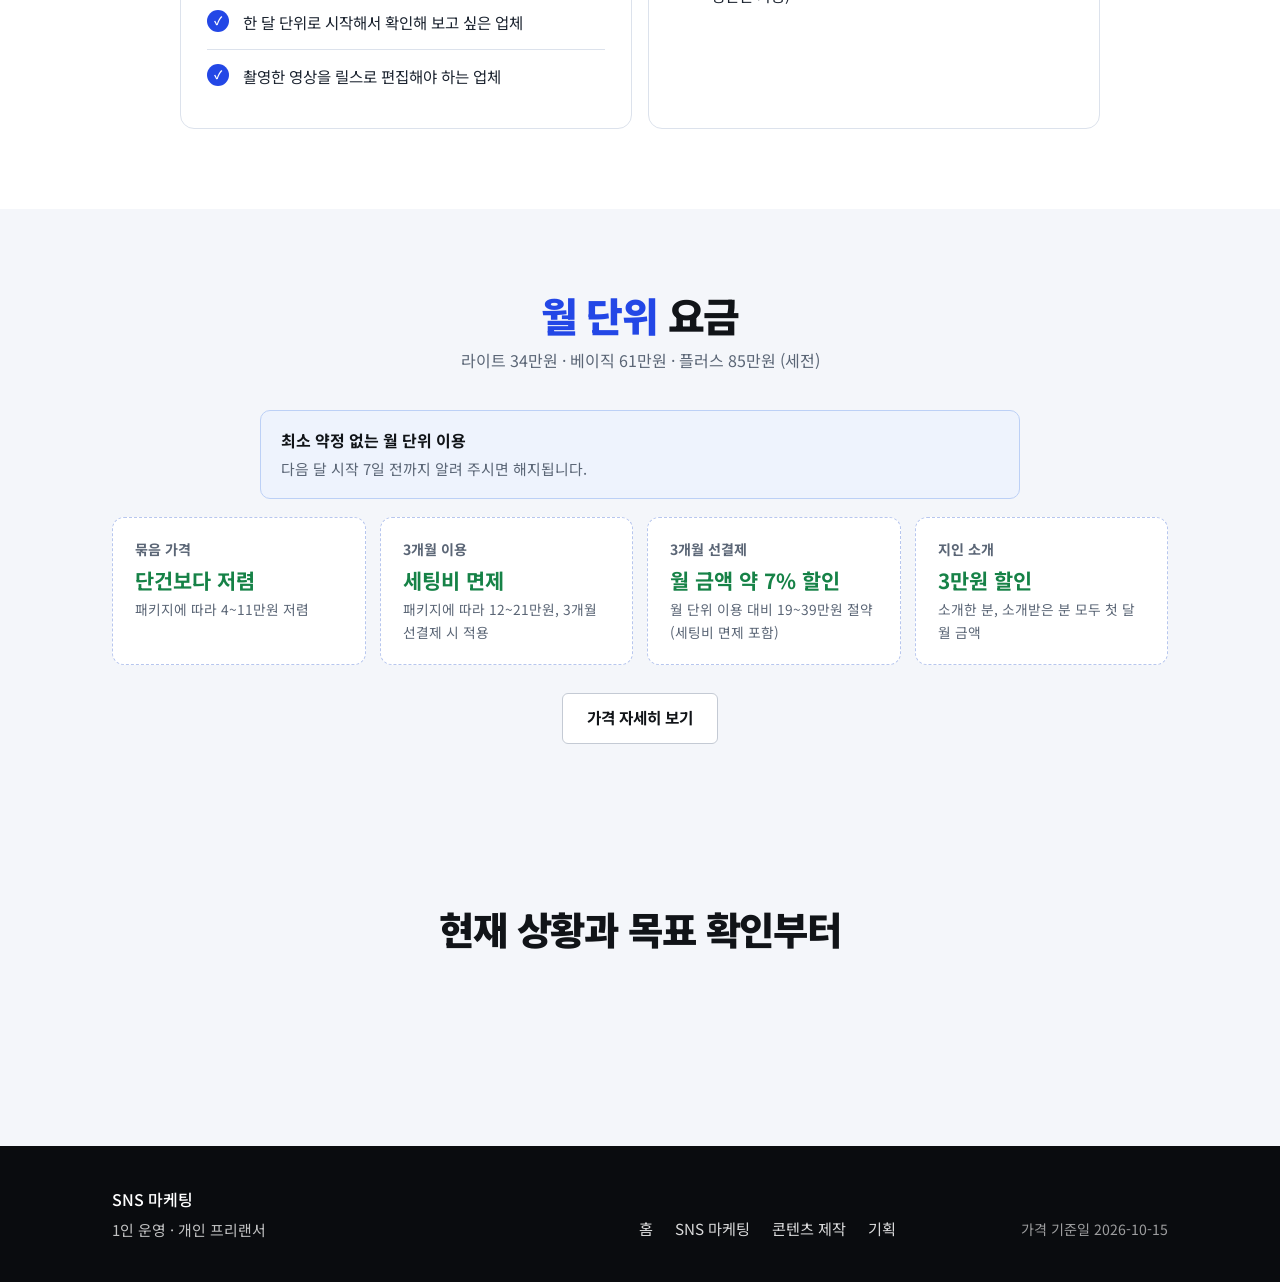
==== commit b3348bac: "Site polish: result notices, hero copy, profile, package line items with 구성별 금액, FAQ, light bands, K" ====
--- a/index.html
+++ b/index.html
@@ -6,7 +6,15 @@
     <meta name="viewport" content="width=device-width, initial-scale=1">
     <meta name="color-scheme" content="light">
     <title>SNS 마케팅 · 콘텐츠 제작 · 기획</title>
-    <meta name="description" content="블로그·플레이스·인스타 운영, 콘텐츠 제작, 마케팅 기획.">
+    <meta name="description" content="릴스에서 상담 문의까지, 손님이 오는 길을 한 사람이 이어서 봅니다. 블로그 · 플레이스 · 인스타그램 운영과 카드뉴스 · 릴스 제작.">
+    <link rel="icon" href="assets/favicon.svg" type="image/svg+xml">
+    <meta property="og:type" content="website">
+    <meta property="og:title" content="SNS 마케팅 · 콘텐츠 제작 · 기획">
+    <meta property="og:description" content="릴스에서 상담 문의까지, 손님이 오는 길을 한 사람이 이어서 봅니다. 블로그 · 플레이스 · 인스타그램 운영과 카드뉴스 · 릴스 제작.">
+    <meta property="og:image" content="https://2hyejin22aa-creator.github.io/hye-e/assets/og.png">
+    <meta property="og:image:width" content="1200">
+    <meta property="og:image:height" content="630">
+    <meta property="og:locale" content="ko_KR">
     <link rel="preconnect" href="https://fonts.googleapis.com">
     <link rel="preconnect" href="https://fonts.gstatic.com" crossorigin>
     <link rel="stylesheet" href="https://fonts.googleapis.com/css2?family=Noto+Sans+KR:wght@400;500;700;900&display=swap">
@@ -43,8 +51,8 @@
 
         <section class="hero hero-home" aria-labelledby="hero-title">
             <div class="container">
-                <h1 id="hero-title">동네 업체 마케팅,<br>작업물 일부 공개</h1>
-                <p class="lede">블로그, 플레이스, 인스타그램 운영과 카드뉴스·릴스 제작, 브랜딩과 콘텐츠 계획을 업체 상황에 맞춰 진행합니다.</p>
+                <h1 id="hero-title">문의가 없다면,<br>끊긴 곳부터 봅니다</h1>
+                <p class="lede">릴스에서 상담 문의까지, 손님이 오는 길을 한 사람이 이어서 봅니다. 블로그 · 플레이스 · 인스타그램 운영과 카드뉴스 · 릴스 제작.</p>
                 <div class="cta">
                     <a class="btn btn-primary" href="https://open.kakao.com/o/sCHnO8pi" target="_blank" rel="noopener">카톡으로 무료 상담</a>
                     <a class="btn btn-secondary" href="services/#price">가격 보기</a>
@@ -79,6 +87,7 @@
                     <p>네이버 스마트플레이스 · 월간 · 직전 기간 대비</p>
                 </div>
                 <div class="stat-grid" data-results-grid></div>
+                <p class="fine center results-notice">수치는 네이버 스마트플레이스 통계 기준이며 업체와 시기에 따라 다릅니다. 결과를 약속하지 않습니다.</p>
                 <p class="fine center">통계 원본 화면은 <a href="works/">작업물</a>에서 볼 수 있습니다.</p>
             </div>
         </section>
@@ -117,7 +126,7 @@
                         <ul>
                             <li>블로그, 인스타그램, 플레이스 운영</li>
                             <li>릴스와 카드뉴스 제작</li>
-                            <li>월간 리포트, 월 1회 방향 미팅</li>
+                            <li>월간 리포트, 월 1회 미팅</li>
                         </ul>
                         <span class="tile-link">자세히 보기</span>
                     </a>
@@ -148,7 +157,7 @@
         <section class="section band-soft" data-slots aria-labelledby="home-compare-title" hidden>
             <div class="container">
                 <div class="section-head center">
-                    <h2 id="home-compare-title">Before &amp; After</h2>
+                    <h2 id="home-compare-title">정리 전 · 후</h2>
                 </div>
                 <div class="slot-list">
                     <div data-slot="services/insta-compare" hidden></div>
@@ -173,17 +182,17 @@
                 </div>
                 <div class="point-grid">
                     <article class="point">
-                        <span class="point-badge">Point 1</span>
+                        <span class="point-badge">01</span>
                         <h3>월 단위 시작</h3>
                         <ol class="flow"><li>상담 (무료)</li><li>진단 (<span data-money="setup|현황 진단"></span>, 계약 시 차감)</li><li>세팅</li><li>운영 시작</li></ol>
                     </article>
                     <article class="point">
-                        <span class="point-badge">Point 2</span>
+                        <span class="point-badge">02</span>
                         <h3>매달 같은 순서의 진행</h3>
                         <ol class="flow"><li>월초 기획, 미팅</li><li>제작, 게시</li><li>중간 점검</li><li>월말 리포트</li><li>다음 달 조정</li></ol>
                     </article>
                     <article class="point">
-                        <span class="point-badge">Point 3</span>
+                        <span class="point-badge">03</span>
                         <h3>필요한 만큼의 구성</h3>
                         <ol class="flow"><li>현황 진단</li><li>필요한 채널 정리</li><li>패키지로 시작</li><li>단건, 옵션 추가 (패키지 이용 중 <span data-discount="package"></span> 할인)</li></ol>
                     </article>
@@ -210,7 +219,7 @@
                         <h3>맞지 않는 경우</h3>
                         <ul>
                             <li>광고 운영 대행이 필요한 경우 (광고비는 별도입니다)</li>
-                            <li>세금계산서 발행이 필요한 경우 (개인 프리랜서, 3.3% 원천징수)</li>
+                            <li>세금계산서 발행이 필요한 경우 (현재는 3.3% 원천징수 정산만 가능)</li>
                         </ul>
                     </div>
                 </div>
--- a/assets/site.css
+++ b/assets/site.css
@@ -33,7 +33,7 @@
 a { color: inherit; }
 
 :focus-visible { outline: 3px solid var(--accent); outline-offset: 3px; }
-.band-dark :focus-visible { outline-color: #ffffff; }
+
 
 .skip-link { position: absolute; left: 16px; top: -64px; padding: 8px 14px; background: var(--navy); color: #ffffff; z-index: 60; }
 .skip-link:focus { top: 8px; }
@@ -73,10 +73,11 @@
 /* ---------- 구역 ---------- */
 .section { padding-block: clamp(44px, 7vw, 80px); }
 .band-soft { background: var(--soft); }
-.band-dark { background: var(--navy); color: #ffffff; }
-.band-dark h2, .band-dark h3 { color: #ffffff; }
-.band-dark .fine { color: rgba(255, 255, 255, 0.7); }
-.band-dark .eyebrow { color: #9db1ff; }
+/* 이전 검정 띠 → 밝은 회색 띠 (푸터·키워드 띠만 어두운 색 유지) */
+.band-dark { background: var(--soft); color: var(--navy); }
+.band-dark h2, .band-dark h3 { color: var(--navy); }
+.band-dark .fine { color: var(--muted); }
+.band-dark .eyebrow { color: var(--accent); }
 .section-head { max-width: 760px; margin-bottom: clamp(22px, 4vw, 36px); }
 .section-head h2 { margin: 0 0 6px; }
 .section-head p { margin: 0; color: var(--muted); }
@@ -151,7 +152,7 @@
 /* 하단 문의 띠 */
 .cta-band { text-align: center; }
 .cta-band h2 { font-size: clamp(1.6rem, 3.6vw, 2.4rem); margin-bottom: 10px; }
-.cta-band p { margin: 0 auto; color: rgba(255, 255, 255, 0.85); max-width: 34em; }
+.cta-band p { margin: 0 auto; color: var(--muted); max-width: 34em; }
 .cta-band .cta { justify-content: center; }
 
 /* ---------- 서브 페이지 ---------- */
@@ -423,39 +424,38 @@
 
 /* ---------- 벤치마킹 반영: 고민 띠, 선언, 반론, Point, 아코디언, 혜택, 사례 ---------- */
 h2 em { font-style: normal; color: var(--accent); }
-.band-dark h2 em { color: #7fa4ff; }
+
 
 /* 고민 띠 */
-.problem { position: relative; padding: clamp(46px, 8vw, 88px) 0; background: #111418 radial-gradient(circle at 92% 50%, rgba(47, 91, 240, 0.28), transparent 46%); color: #ffffff; border-bottom: 1px solid rgba(255, 255, 255, 0.1); overflow: hidden; }
-.problem.right { background: #111418 radial-gradient(circle at 8% 50%, rgba(47, 91, 240, 0.28), transparent 46%); }
+.problem { position: relative; padding: clamp(46px, 8vw, 88px) 0; background: var(--soft) radial-gradient(circle at 92% 50%, rgba(35, 71, 230, 0.1), transparent 46%); color: var(--navy); border-bottom: 1px solid var(--line); overflow: hidden; }
+.problem.right { background: var(--soft) radial-gradient(circle at 8% 50%, rgba(35, 71, 230, 0.1), transparent 46%); }
 .problem p { margin: 0; max-width: 14em; font-size: clamp(1.55rem, 3.8vw, 2.5rem); font-weight: 700; line-height: 1.4; letter-spacing: -0.03em; }
 .problem.right .container { text-align: right; }
 .problem.right p { margin-left: auto; }
-.problem-no { display: block; margin-bottom: 10px; font-size: 0.95rem; font-weight: 700; letter-spacing: 0.08em; color: #7fa4ff; }
-.problem-no::before { content: "Problem "; }
+.problem-no { display: block; margin-bottom: 10px; font-size: 0.95rem; font-weight: 700; letter-spacing: 0.08em; color: var(--accent); }
 
 /* 브랜드 선언 */
-.declare { padding: clamp(64px, 11vw, 124px) 0; text-align: center; background: #000000; }
-.dec-small { margin: 0 0 8px; font-size: 1.15rem; color: rgba(255, 255, 255, 0.78); }
+.declare { padding: clamp(64px, 11vw, 124px) 0; text-align: center; background: var(--soft); border-bottom: 1px solid var(--line); }
+.dec-small { margin: 0 0 8px; font-size: 1.15rem; color: var(--muted); }
 .dec-big { margin: 0 0 30px; font-size: clamp(1.6rem, 4.6vw, 3rem); font-weight: 900; line-height: 1.3; letter-spacing: -0.03em; }
 .brush-wrap { position: relative; display: inline-block; margin-bottom: 34px; padding: 6px 4px; }
 .dec-word { position: relative; z-index: 1; font-size: clamp(2.6rem, 8vw, 5.5rem); font-weight: 900; line-height: 1.1; letter-spacing: -0.04em; }
-.brush { position: absolute; left: -14%; top: 50%; width: 128%; height: auto; transform: translateY(-50%); fill: none; stroke: #7fa4ff; stroke-width: 4.5; stroke-linecap: round; stroke-linejoin: round; overflow: visible; pointer-events: none; }
+.brush { position: absolute; left: -14%; top: 50%; width: 128%; height: auto; transform: translateY(-50%); fill: none; stroke: rgba(35, 71, 230, 0.45); stroke-width: 4.5; stroke-linecap: round; stroke-linejoin: round; overflow: visible; pointer-events: none; }
 .dec-last { margin: 0; font-size: clamp(1.3rem, 3vw, 2rem); font-weight: 700; }
 
 /* 반론 처리 */
-.worry { padding: clamp(34px, 6vw, 58px) 0; text-align: center; background: #000000; border-bottom: 1px solid rgba(255, 255, 255, 0.18); }
-.worries { background: #000000; }
-.check { display: block; width: 54px; height: 44px; margin: 0 auto 12px; fill: none; stroke: #ffffff; stroke-width: 5; stroke-linecap: round; stroke-linejoin: round; overflow: visible; }
+.worry { padding: clamp(34px, 6vw, 58px) 0; text-align: center; background: var(--soft); border-bottom: 1px solid var(--line); }
+.worries { background: var(--soft); }
+.check { display: block; width: 54px; height: 44px; margin: 0 auto 12px; fill: none; stroke: var(--accent); stroke-width: 5; stroke-linecap: round; stroke-linejoin: round; overflow: visible; }
 .worry .q { margin: 0; font-size: clamp(1.3rem, 3vw, 1.9rem); font-weight: 500; }
-.worry .a { margin: 6px 0 0; font-size: clamp(1.3rem, 3vw, 1.9rem); font-weight: 700; color: #7fa4ff; }
+.worry .a { margin: 6px 0 0; font-size: clamp(1.3rem, 3vw, 1.9rem); font-weight: 700; color: var(--accent); }
 
 /* 선 그리기 (스크립트가 draw-pending을 붙일 때만 숨김) */
 .draw path { stroke-dasharray: 1; stroke-dashoffset: 0; }
 .draw-pending path { stroke-dashoffset: 1; }
 .draw-pending.in path { stroke-dashoffset: 0; transition: stroke-dashoffset 1.1s ease 0.25s; }
 
-/* Point 박스 + 점선 흐름 */
+/* 포인트 박스 + 점선 흐름 */
 .point-grid { display: grid; grid-template-columns: 1fr; gap: 20px; }
 .point { padding: 28px 24px; background: #ffffff; border: 1px solid var(--line); border-radius: 16px; box-shadow: 0 6px 22px rgba(17, 20, 24, 0.05); }
 .point-badge { display: inline-block; margin-bottom: 14px; padding: 4px 22px; border-radius: 10px; background: var(--accent); color: #ffffff; font-weight: 900; font-size: 1.05rem; }
@@ -586,18 +586,93 @@
 
 /* ---------- 콘텐츠 제작: 형식 카드 ---------- */
 .fmt-grid { display: grid; grid-template-columns: 1fr; gap: 16px; }
+.fmt-col { display: contents; }
+.fmt-blog { order: 1; } .fmt-cardnews { order: 2; } .fmt-reels { order: 3; } .fmt-banner { order: 4; }
 .fmt-card { display: flex; flex-direction: column; gap: 4px; }
 .fmt-role { font-size: 0.82rem; font-weight: 700; color: var(--accent); }
 .fmt-card h3 { margin: 0 0 4px; }
 .fmt-card .fmt-spec { margin: 0 0 12px; color: var(--muted); font-size: 0.95rem; }
-.fmt-prices { list-style: none; margin: auto 0 0; padding: 0; border-top: 1px solid var(--line); }
-.fmt-prices li { display: grid; grid-template-columns: 1fr auto; column-gap: 12px; align-items: baseline; padding: 10px 0; border-bottom: 1px solid var(--line); }
-.fmt-prices li:last-child { border-bottom: 0; padding-bottom: 0; }
+.fmt-prices { list-style: none; margin: 0; padding: 0; border-top: 1px solid var(--line); }
+.fmt-prices > li { display: grid; grid-template-columns: 1fr auto; column-gap: 12px; align-items: baseline; padding: 10px 0; border-bottom: 1px solid var(--line); }
+.fmt-prices > li:last-child { border-bottom: 0; padding-bottom: 0; }
 .fmt-name { font-size: 0.97rem; }
 .fmt-money { font-weight: 900; color: var(--navy); white-space: nowrap; }
 .fmt-note { grid-column: 1 / -1; margin-top: 2px; font-size: 0.85rem; color: var(--muted); }
 .fmt-note:empty { display: none; }
 .fmt-spec[hidden] { display: none; }
 @media (min-width: 800px) {
-    .fmt-grid { grid-template-columns: repeat(2, 1fr); }
-}
+    .fmt-grid { grid-template-columns: repeat(2, 1fr); align-items: start; }
+    .fmt-col { display: flex; flex-direction: column; gap: 16px; }
+    .fmt-card { order: 0; }
+}
+
+/* ---------- 작업물 일부: 등장 애니메이션 (효과가 켜진 경우에만 .reveal이 붙음) ---------- */
+.works-grid li.reveal:not(.in) { transform: translateY(44px) scale(0.96); }
+.works-grid li.reveal.in figure img { transition: transform 1.2s cubic-bezier(0.2, 0.7, 0.2, 1) calc(var(--d, 0ms) + 150ms); }
+.works-grid li.reveal.in figure:hover img { transition: transform 0.6s ease; }
+.works-grid li.reveal:not(.in) figure img { transform: scale(1.14); }
+.works-grid li.reveal figcaption { transition: opacity 0.6s ease calc(var(--d, 0ms) + 350ms), transform 0.6s ease calc(var(--d, 0ms) + 350ms); }
+.works-grid li.reveal:not(.in) figcaption { opacity: 0; transform: translateY(12px); }
+[data-gallery-section] .section-head h2 em { background: linear-gradient(var(--accent), var(--accent)) no-repeat 0 100% / 100% 4px; padding-bottom: 2px; }
+[data-gallery-section] .section-head.reveal h2 em { transition: background-size 0.9s cubic-bezier(0.2, 0.7, 0.2, 1) 0.35s; }
+[data-gallery-section] .section-head.reveal:not(.in) h2 em { background-size: 0 4px; }
+@media (prefers-reduced-motion: reduce) {
+    .works-grid li.reveal.in figure img, .works-grid li.reveal figcaption, [data-gallery-section] .section-head.reveal h2 em { transition: none; }
+}
+
+/* 가격 행 아래 "작업 과정 보기" 접힘 */
+.fmt-steps { grid-column: 1 / -1; margin-top: 4px; }
+.fmt-steps summary { display: flex; align-items: center; gap: 8px; min-height: 44px; padding: 6px 0; cursor: pointer; list-style: none; font-size: 0.9rem; font-weight: 700; color: var(--accent); -webkit-tap-highlight-color: transparent; }
+.fmt-steps summary::-webkit-details-marker { display: none; }
+.fmt-steps summary::before { content: "\25B6"; font-size: 0.7rem; transition: transform 0.2s ease; }
+.fmt-steps[open] summary::before { transform: rotate(90deg); }
+.fmt-steps summary:focus-visible { outline: 2px solid var(--accent); outline-offset: 2px; border-radius: 4px; }
+.fmt-steps-list { margin: 2px 0 6px; padding: 12px 14px 12px 34px; background: var(--soft); border-radius: 8px; font-size: 0.92rem; }
+.fmt-steps-list li { padding: 3px 0; }
+.fmt-needs { margin: 0 0 6px; font-size: 0.88rem; font-weight: 700; color: var(--navy); }
+@media (prefers-reduced-motion: reduce) { .fmt-steps summary::before { transition: none; } }
+
+.flow-note { display: block; margin-top: 4px; font-size: 0.78rem; font-weight: 400; color: var(--muted); }
+
+/* ---------- 패키지 카드 아래 "구성별 금액 보기" ---------- */
+.pkg-card { grid-row: 1; grid-column: var(--i, auto); }
+.pkg-lines { grid-row: 2; grid-column: var(--i, auto); align-self: start; background: #ffffff; border: 1px solid var(--line); border-radius: 10px; }
+.pkg-lines summary { display: flex; align-items: center; gap: 8px; min-height: 48px; padding: 8px 16px; cursor: pointer; list-style: none; font-size: 0.95rem; font-weight: 700; color: var(--accent); -webkit-tap-highlight-color: transparent; }
+.pkg-lines summary::-webkit-details-marker { display: none; }
+.pkg-lines summary::before { content: "\25B6"; font-size: 0.7rem; transition: transform 0.2s ease; }
+.pkg-lines[open] summary::before { transform: rotate(90deg); }
+.pkg-lines summary:focus-visible { outline: 2px solid var(--accent); outline-offset: 2px; border-radius: 8px; }
+.lines-wrap { padding: 0 12px 4px; }
+.lines-table { width: 100%; border-collapse: collapse; font-size: 0.84rem; }
+.lines-table th, .lines-table td { padding: 8px 4px; text-align: left; vertical-align: top; border-top: 1px solid var(--line); }
+.lines-table thead th { border-top: 0; font-size: 0.78rem; color: var(--muted); font-weight: 700; }
+.lines-table tbody th { font-weight: 500; color: var(--navy); }
+.lines-table .num { text-align: right; white-space: nowrap; }
+.lines-table .is-included td { color: var(--muted); }
+.lines-table .is-included td:last-child { color: var(--accent-dark); font-weight: 700; }
+.lines-table .is-total th, .lines-table .is-total td { font-weight: 900; color: var(--navy); border-top: 2px solid var(--line); }
+.lines-table .is-total + .is-total th, .lines-table .is-total + .is-total td { border-top: 1px solid var(--line); }
+.lines-table .is-pkg td { color: var(--accent-dark); }
+.lines-note { margin: 4px 16px 14px; font-size: 0.82rem; color: var(--muted); }
+.lines-note a { color: var(--accent); font-weight: 700; text-underline-offset: 3px; }
+@media (max-width: 799px) {
+    .pkg-card { grid-row: auto; grid-column: auto; order: calc(var(--i, 1) * 2 - 1); }
+    .pkg-lines { grid-row: auto; grid-column: auto; order: calc(var(--i, 1) * 2); }
+}
+@media (prefers-reduced-motion: reduce) { .pkg-lines summary::before { transition: none; } }
+
+/* ---------- 결과 안내·업체 설명 ---------- */
+.stat-context { margin: 4px 0 0; font-size: 0.8rem; color: var(--muted); }
+.results-notice { margin-top: 18px; }
+/* 밝아진 CTA 띠의 버튼은 어두운 버튼으로 */
+.cta-band .btn-light { background: var(--navy); border-color: var(--navy); color: #ffffff; }
+.cta-band .btn-light:hover { background: #000000; border-color: #000000; }
+
+/* ---------- 모바일: 탭 5개 전부 보이게, 헤더 카톡 버튼 숨김(떠 있는 버튼만), 하단 여백 ---------- */
+@media (max-width: 639px) {
+    .site-header .btn { display: none; }
+    .brand { padding-bottom: 0; }
+    .tabs { gap: 0; justify-content: space-between; overflow-x: visible; }
+    .tabs a { padding: 10px clamp(4px, 1.5vw, 8px); font-size: clamp(0.8rem, 3.7vw, 0.95rem); }
+    .site-footer { padding-bottom: 104px; }
+}
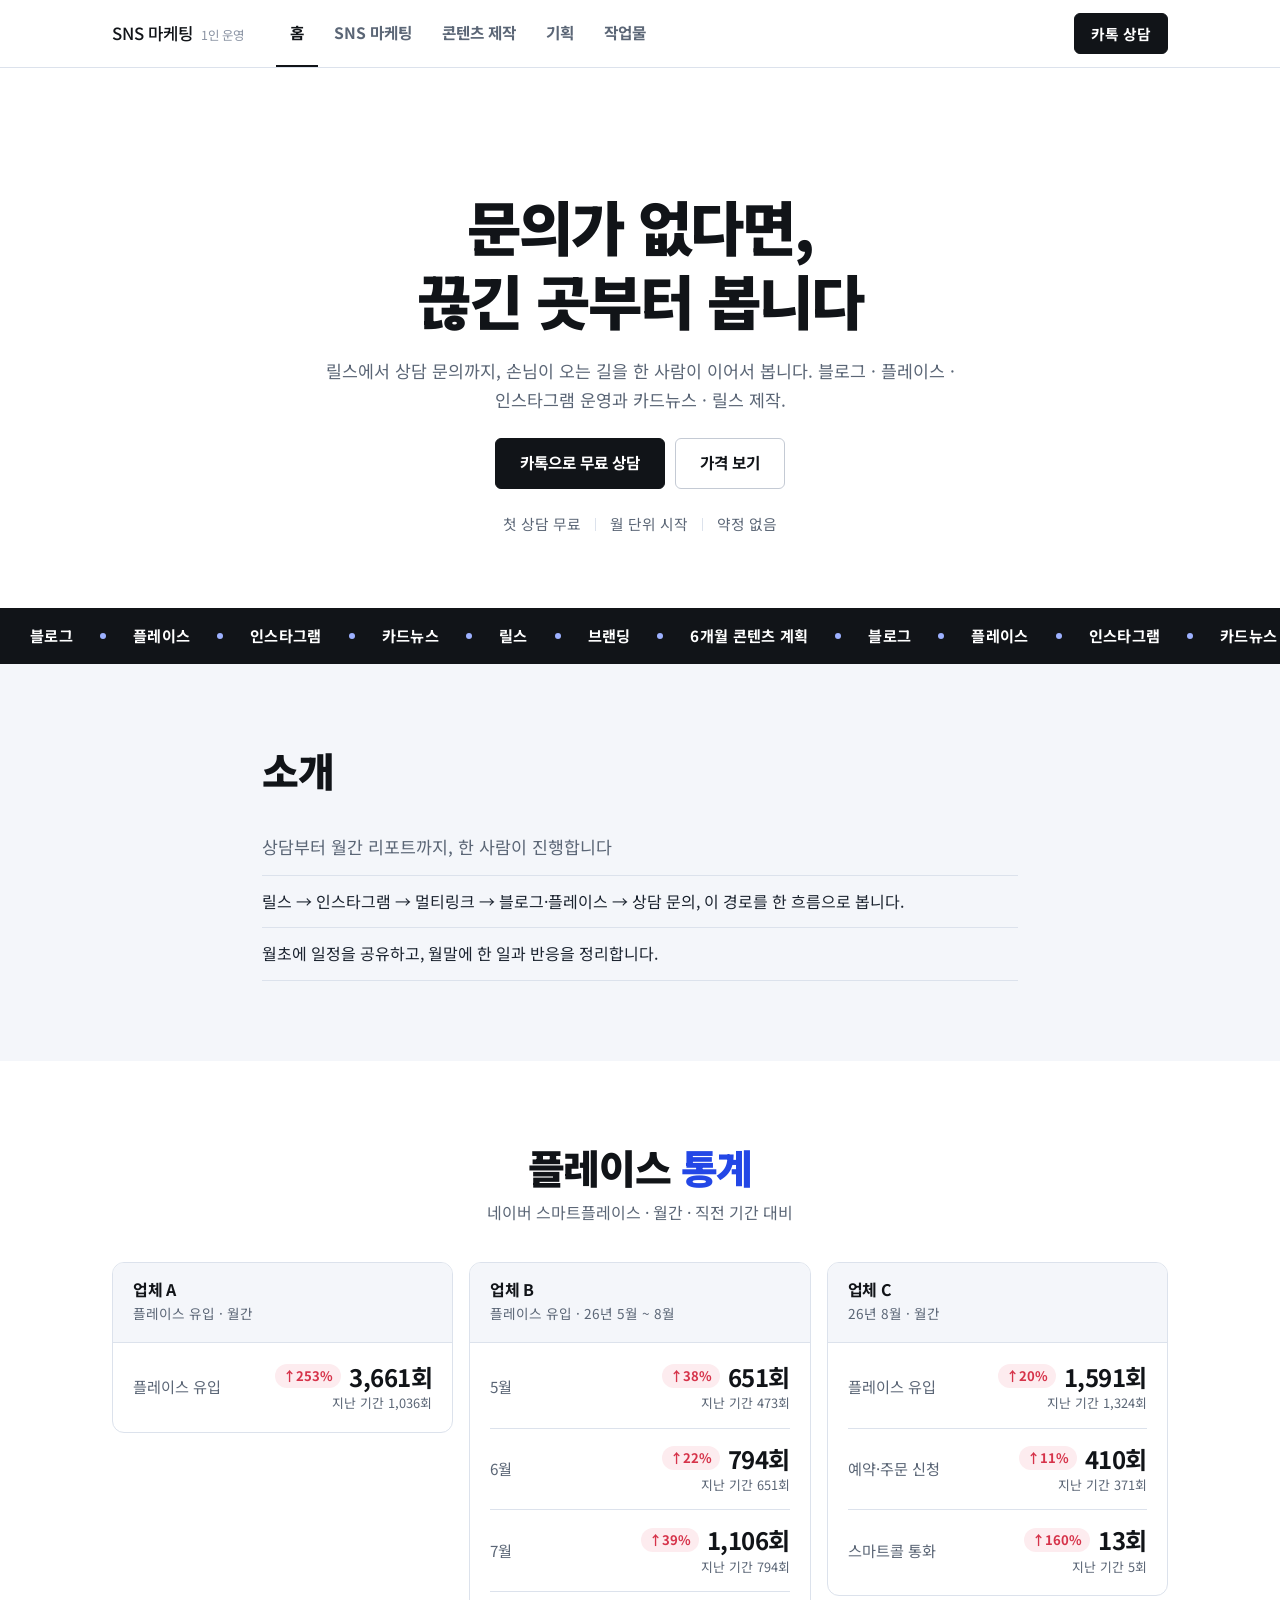
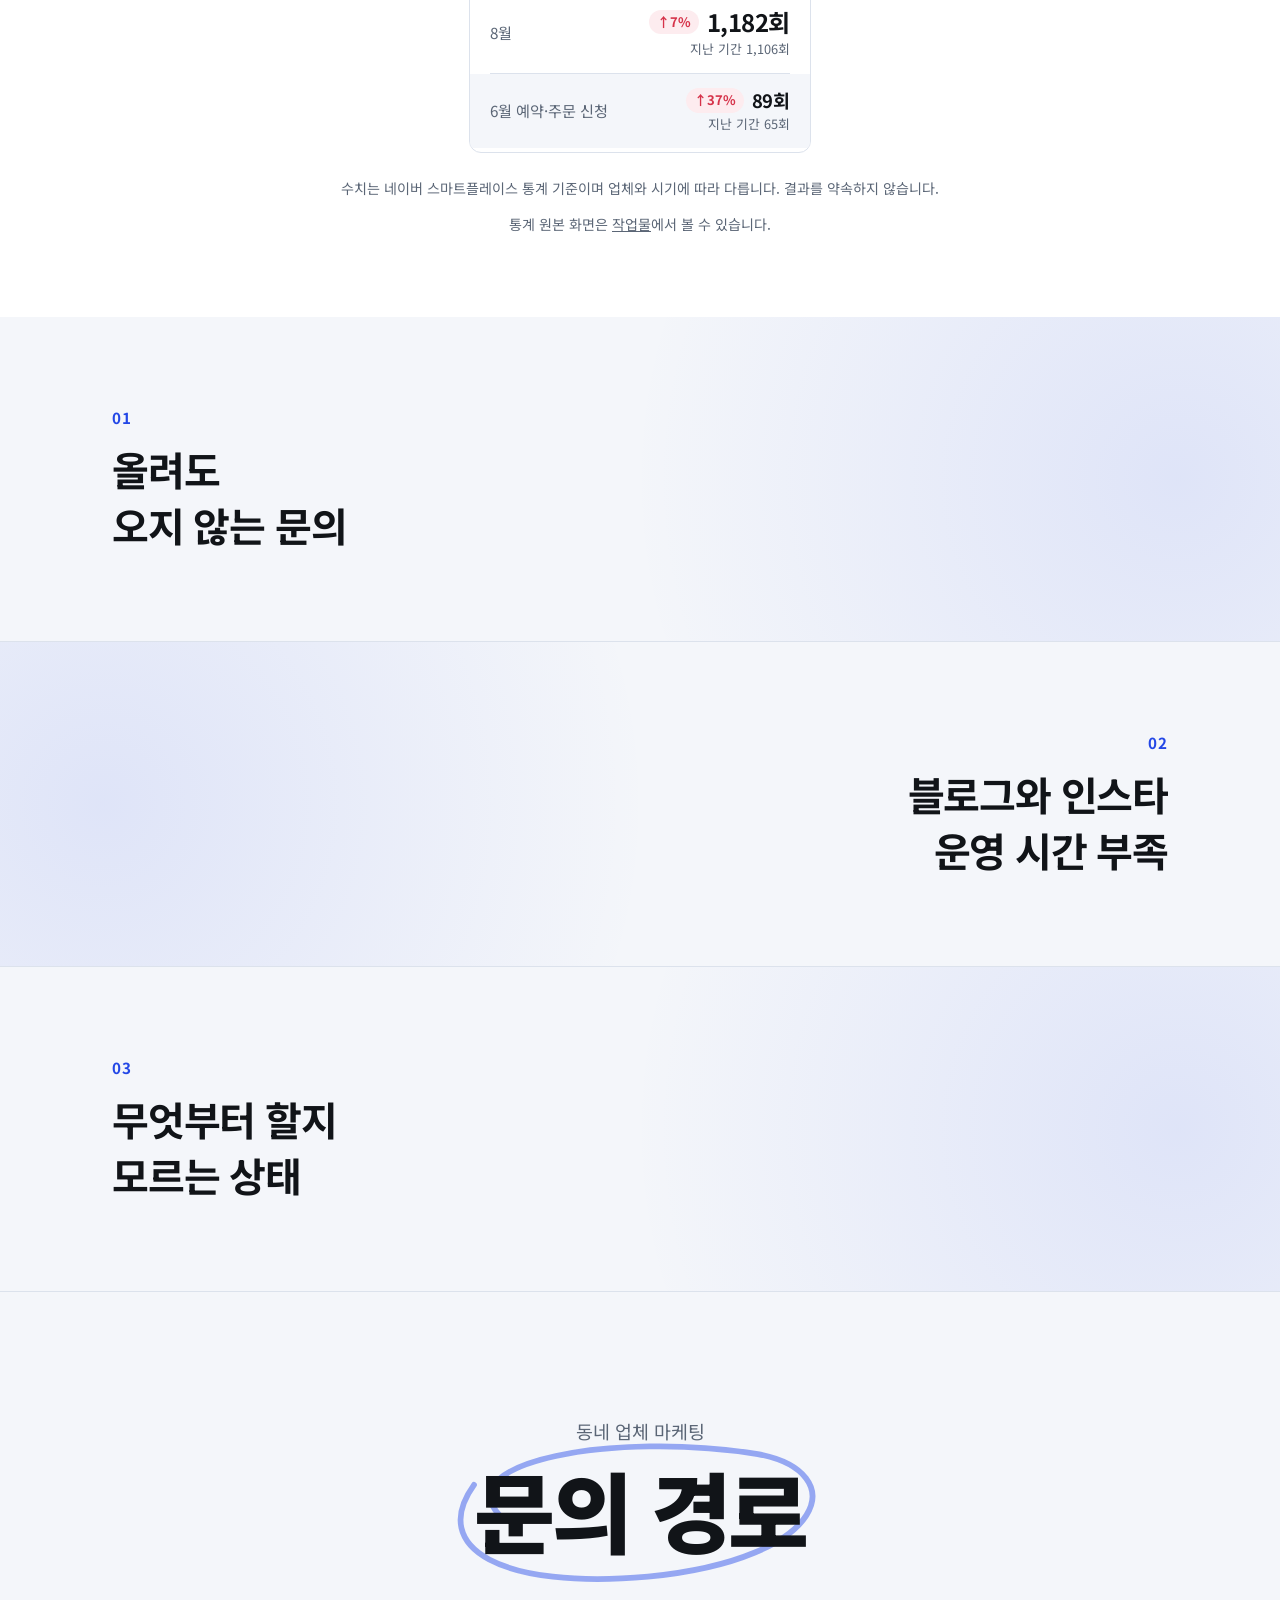
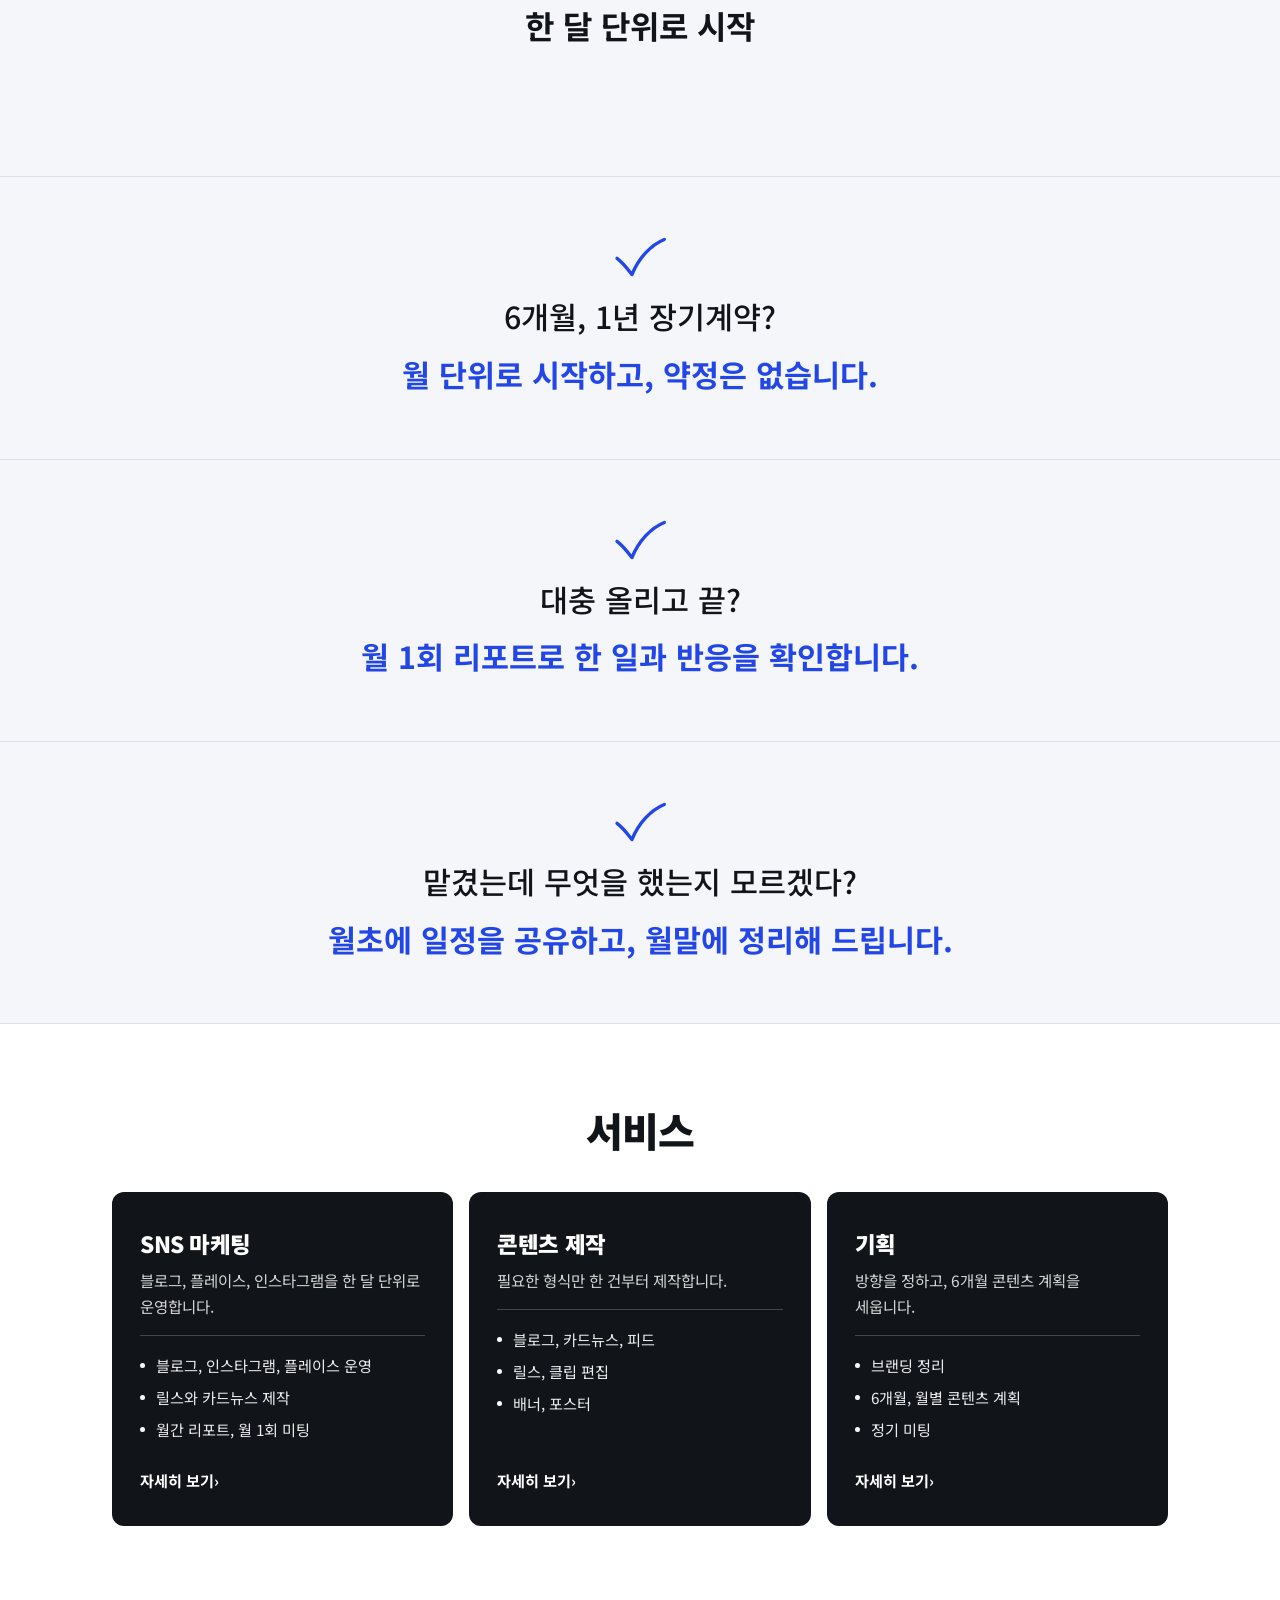
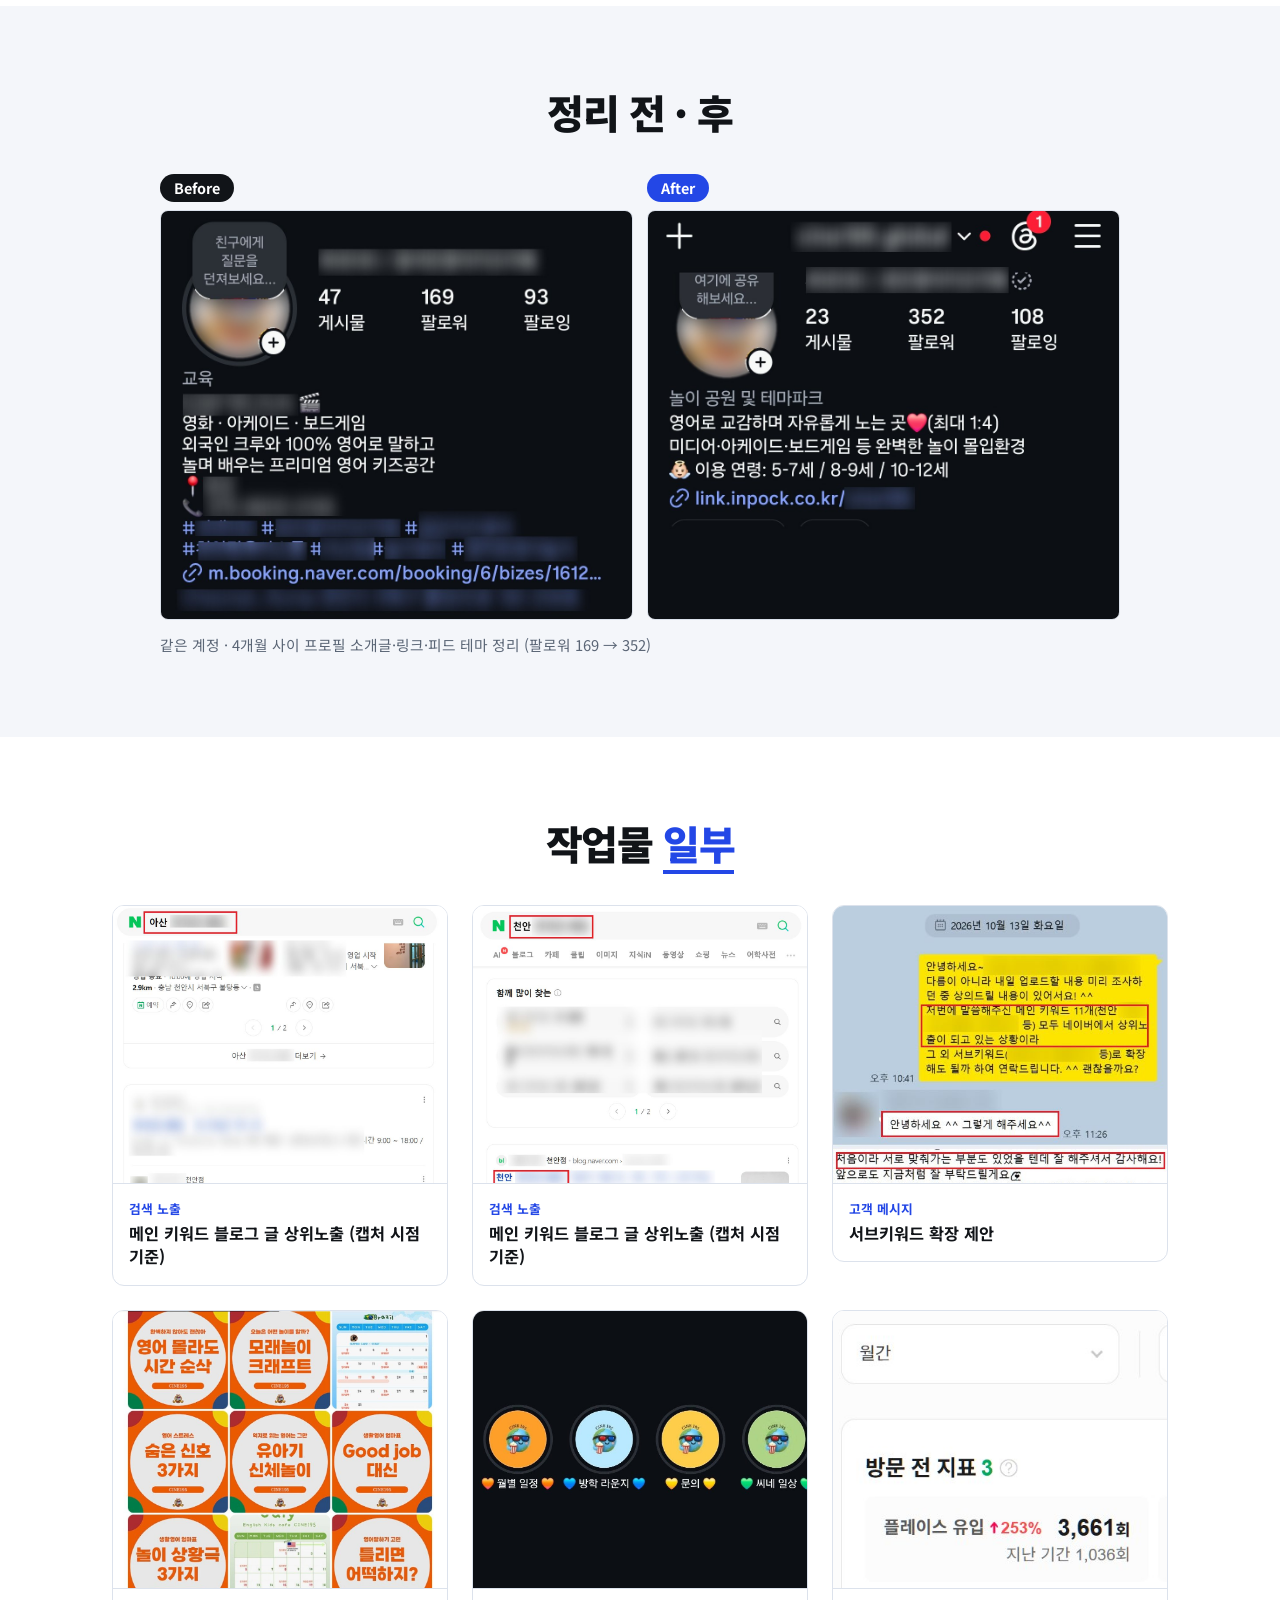
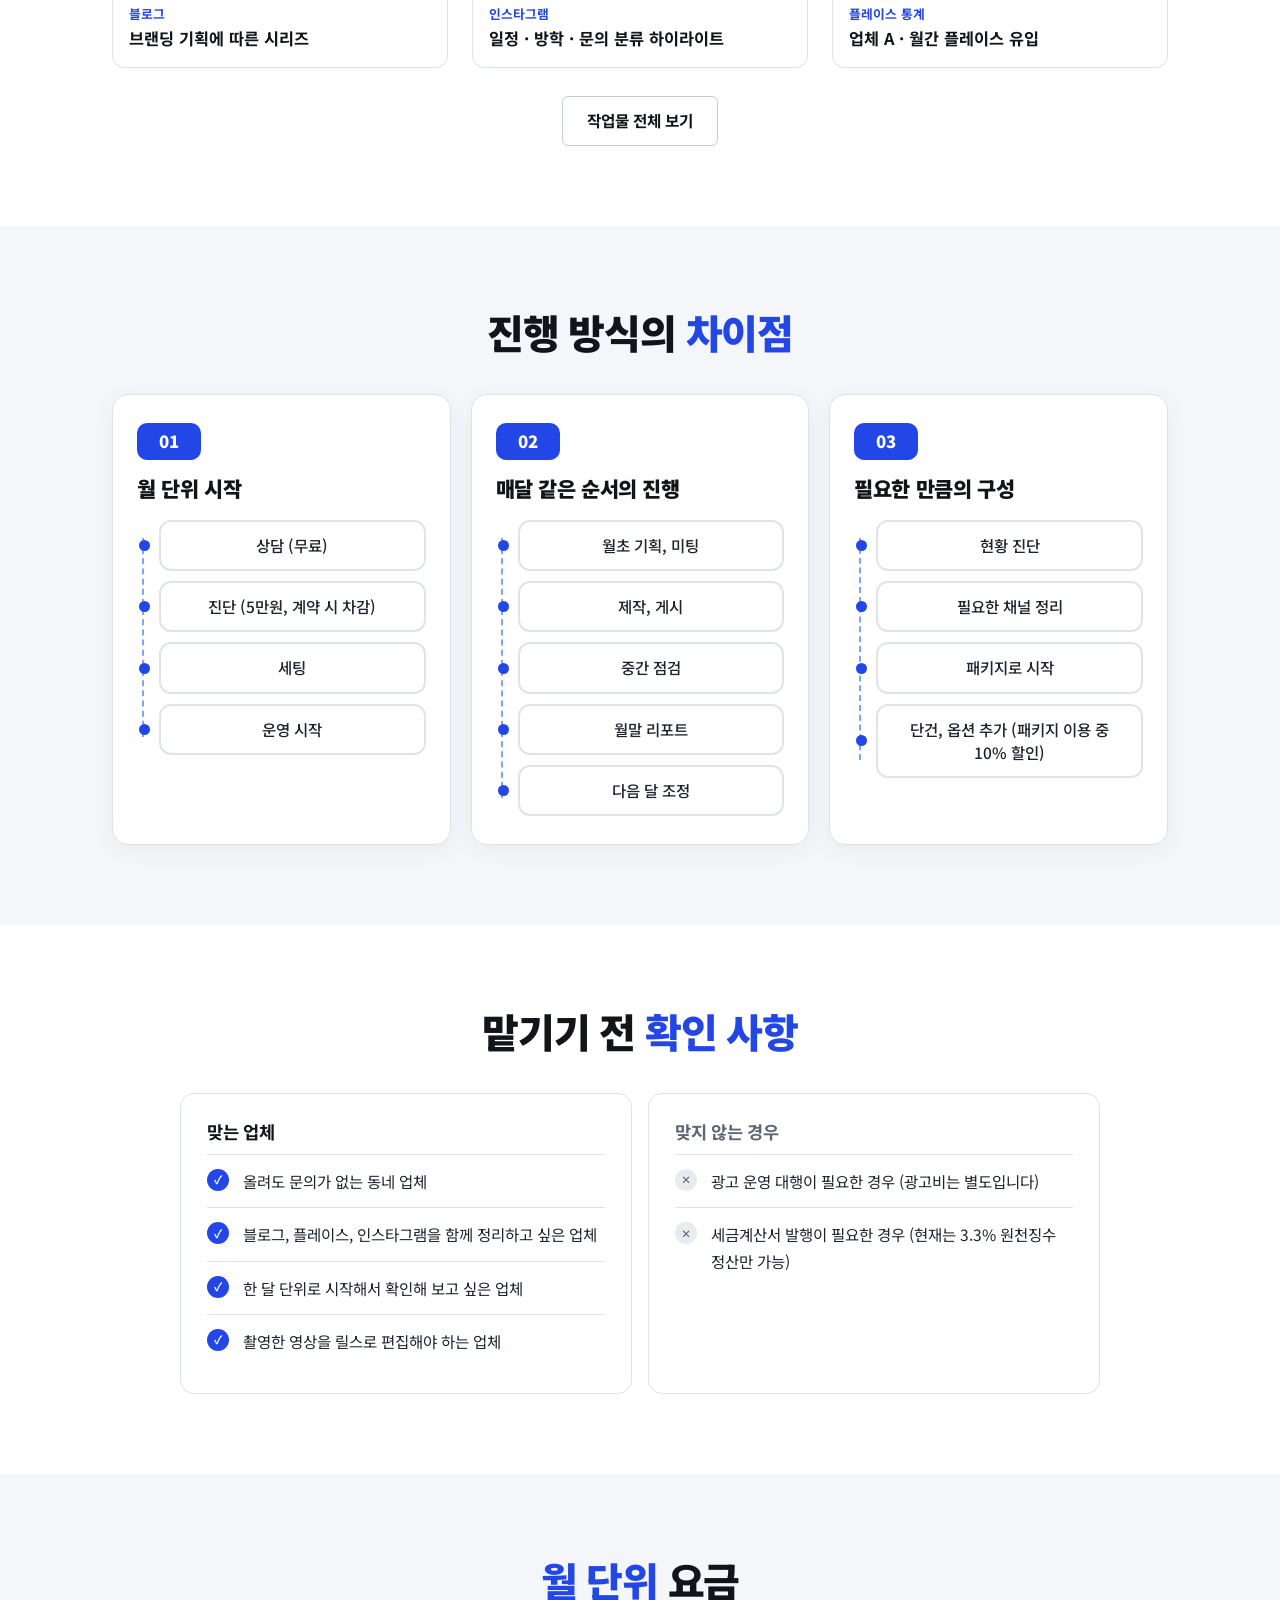
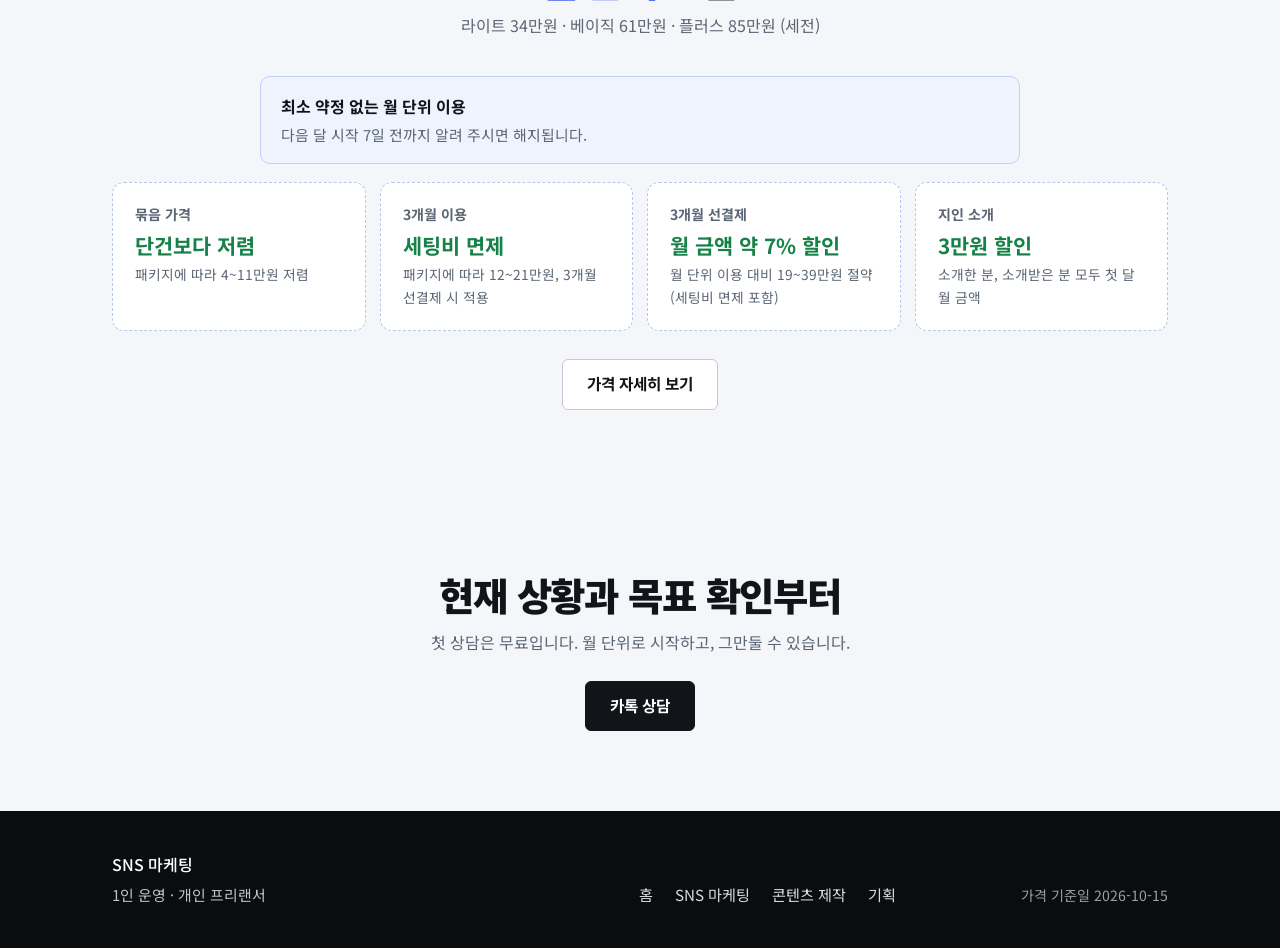
==== commit d8545b03: "Remove '광고 운영 대행은 하지 않습니다. 광고비는 별도입니다.' from home profile and worry band Co-Authored-By: Claude Sonn" ====
--- a/index.html
+++ b/index.html
@@ -111,7 +111,6 @@
             <div class="worry"><div class="container"><svg class="check draw" viewBox="0 0 80 64" aria-hidden="true"><path pathLength="1" d="M6 34 C14 40 22 50 28 58 C38 34 56 14 76 6"/></svg><p class="q">6개월, 1년 장기계약?</p><p class="a">월 단위로 시작하고, 약정은 없습니다.</p></div></div>
             <div class="worry"><div class="container"><svg class="check draw" viewBox="0 0 80 64" aria-hidden="true"><path pathLength="1" d="M6 34 C14 40 22 50 28 58 C38 34 56 14 76 6"/></svg><p class="q">대충 올리고 끝?</p><p class="a">월 1회 리포트로 한 일과 반응을 확인합니다.</p></div></div>
             <div class="worry"><div class="container"><svg class="check draw" viewBox="0 0 80 64" aria-hidden="true"><path pathLength="1" d="M6 34 C14 40 22 50 28 58 C38 34 56 14 76 6"/></svg><p class="q">맡겼는데 무엇을 했는지 모르겠다?</p><p class="a">월초에 일정을 공유하고, 월말에 정리해 드립니다.</p></div></div>
-            <div class="worry"><div class="container"><svg class="check draw" viewBox="0 0 80 64" aria-hidden="true"><path pathLength="1" d="M6 34 C14 40 22 50 28 58 C38 34 56 14 76 6"/></svg><p class="q">광고비까지 맡겨야 할까?</p><p class="a">광고 운영 대행은 하지 않습니다. 광고비는 별도입니다.</p></div></div>
         </section>
 
         <section class="section" aria-labelledby="services-title">
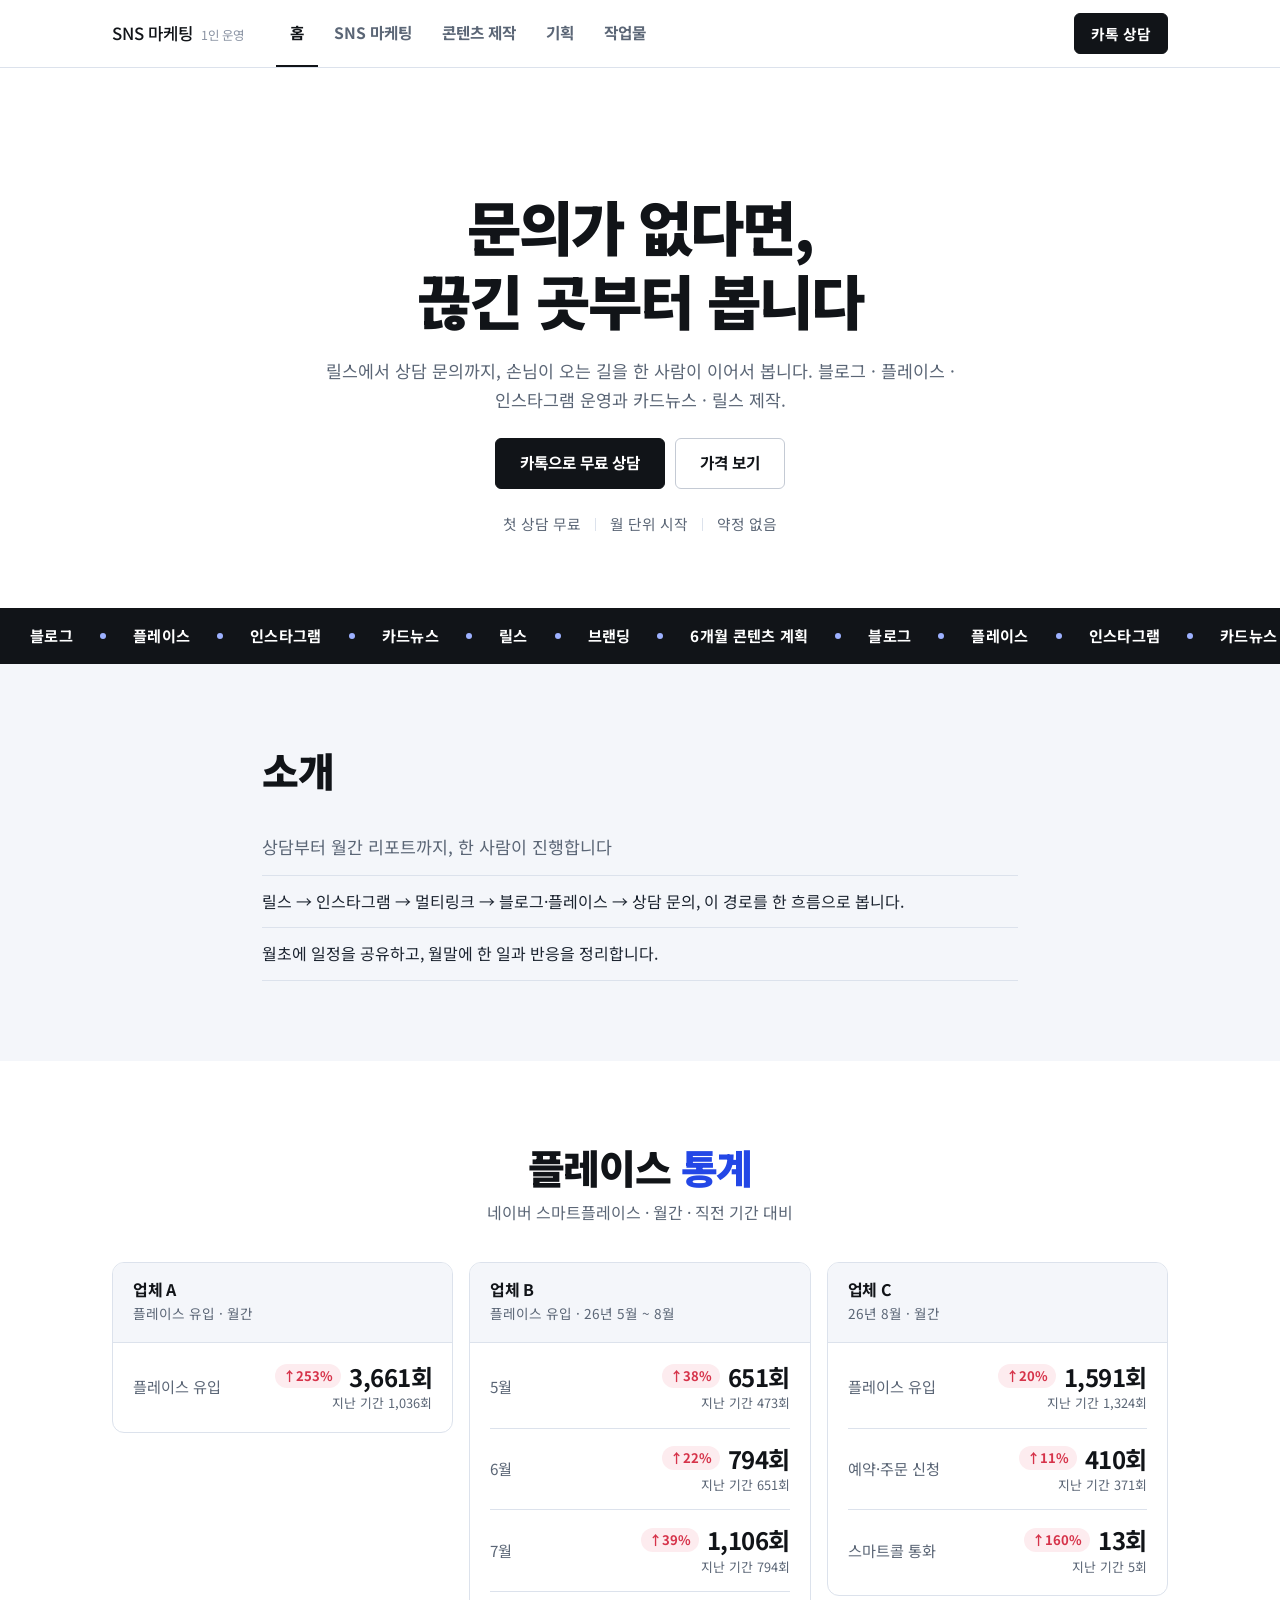
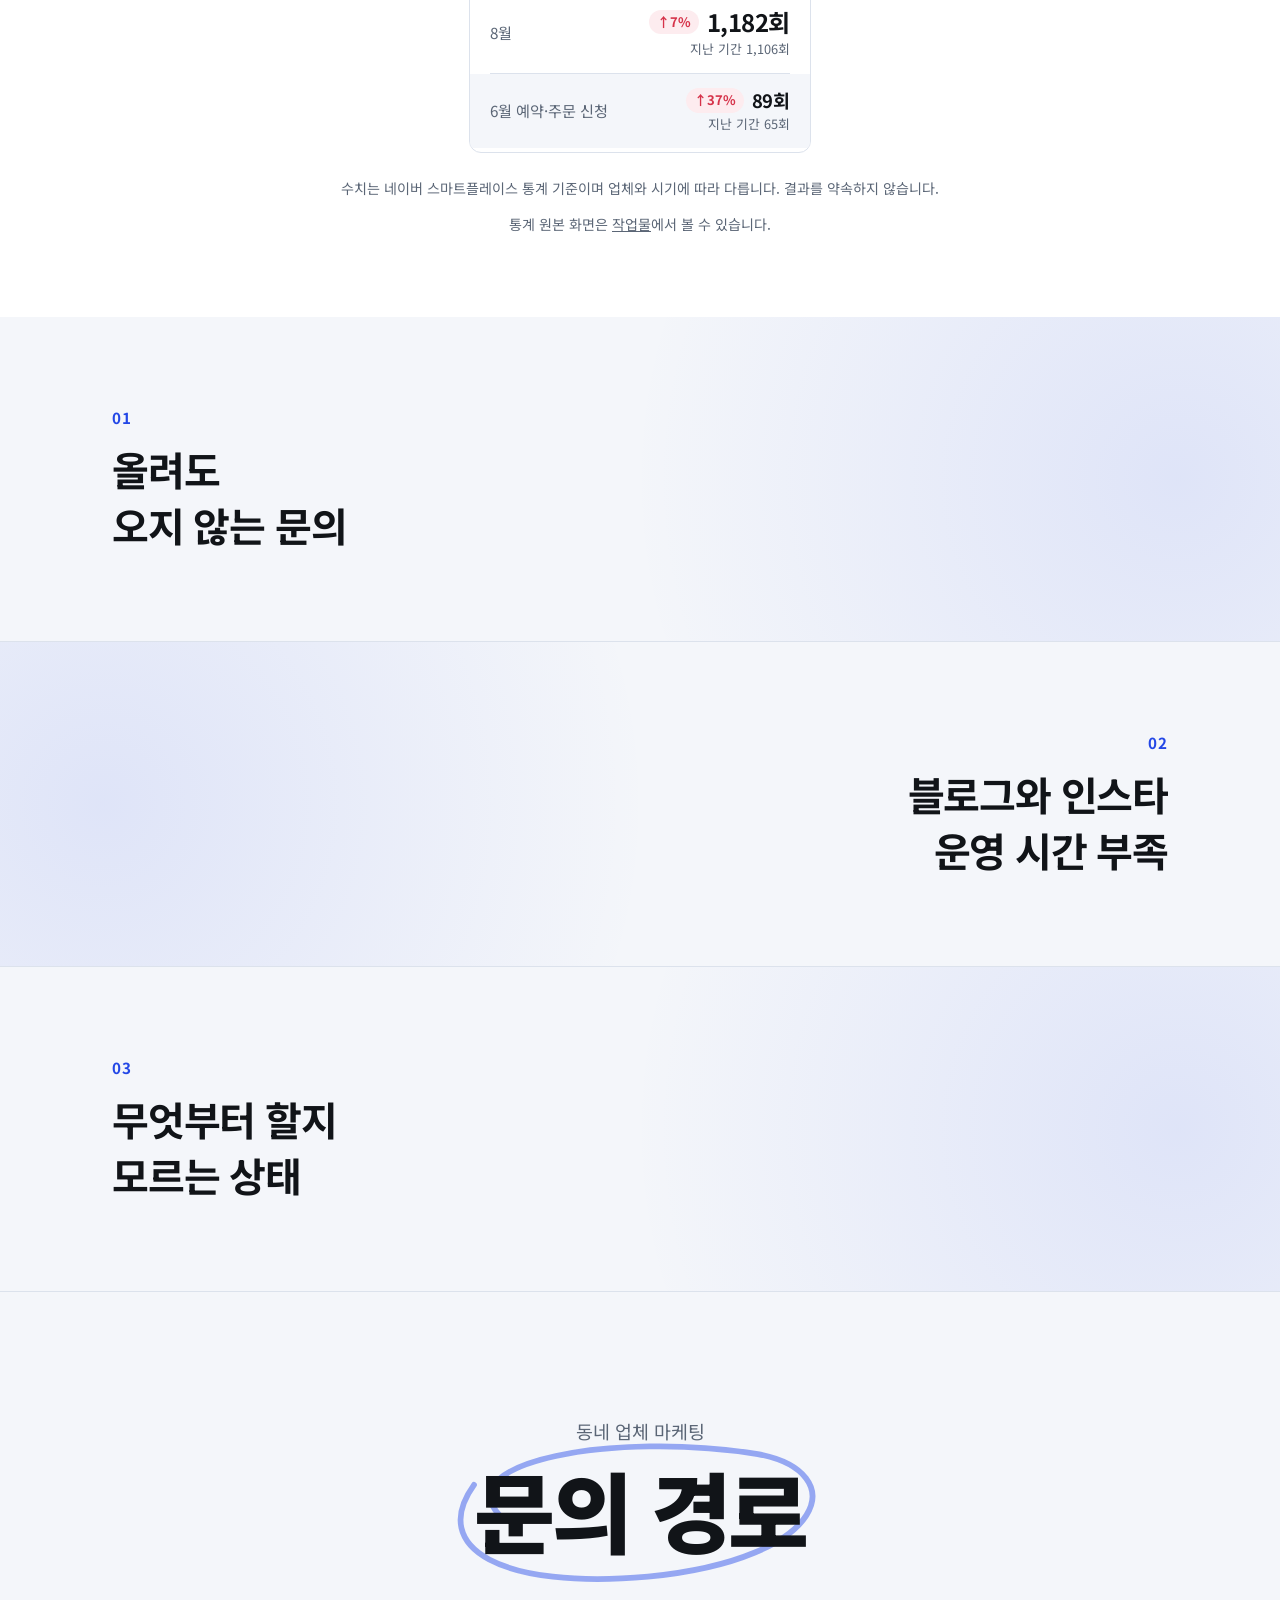
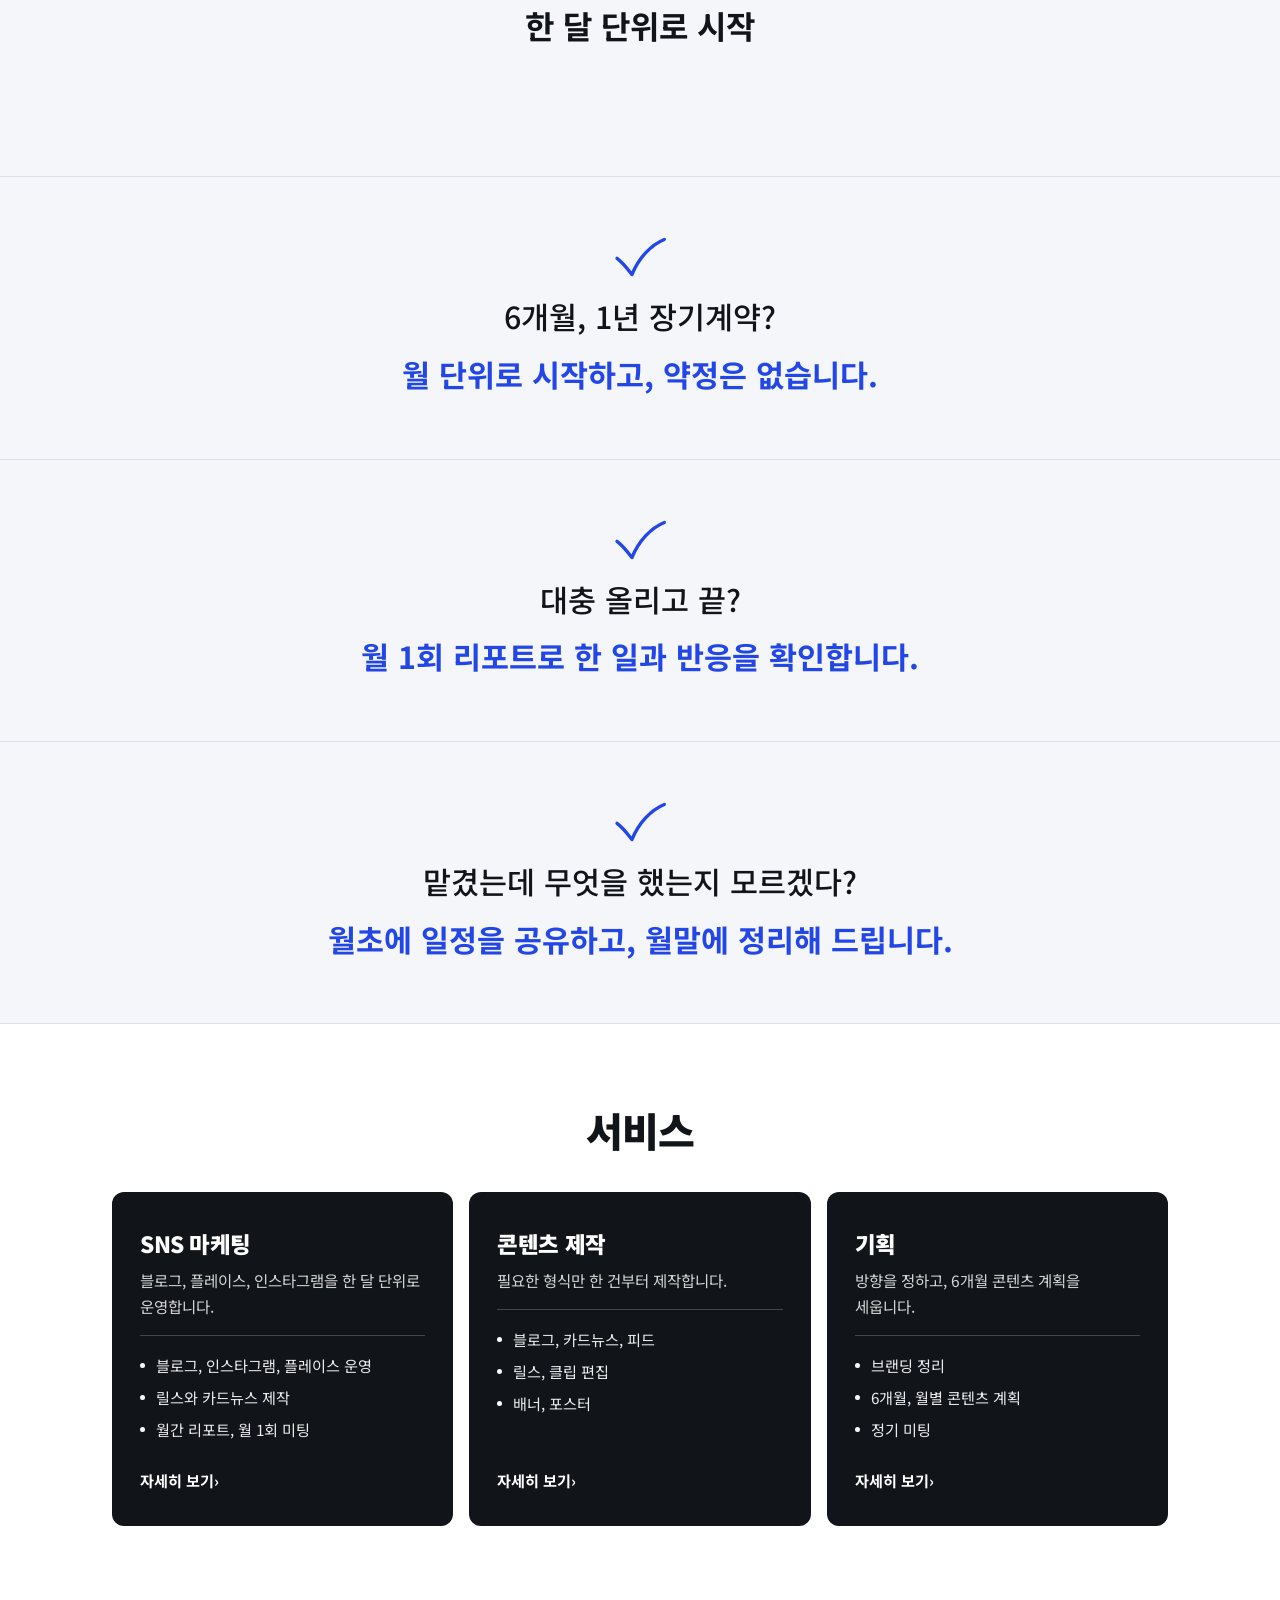
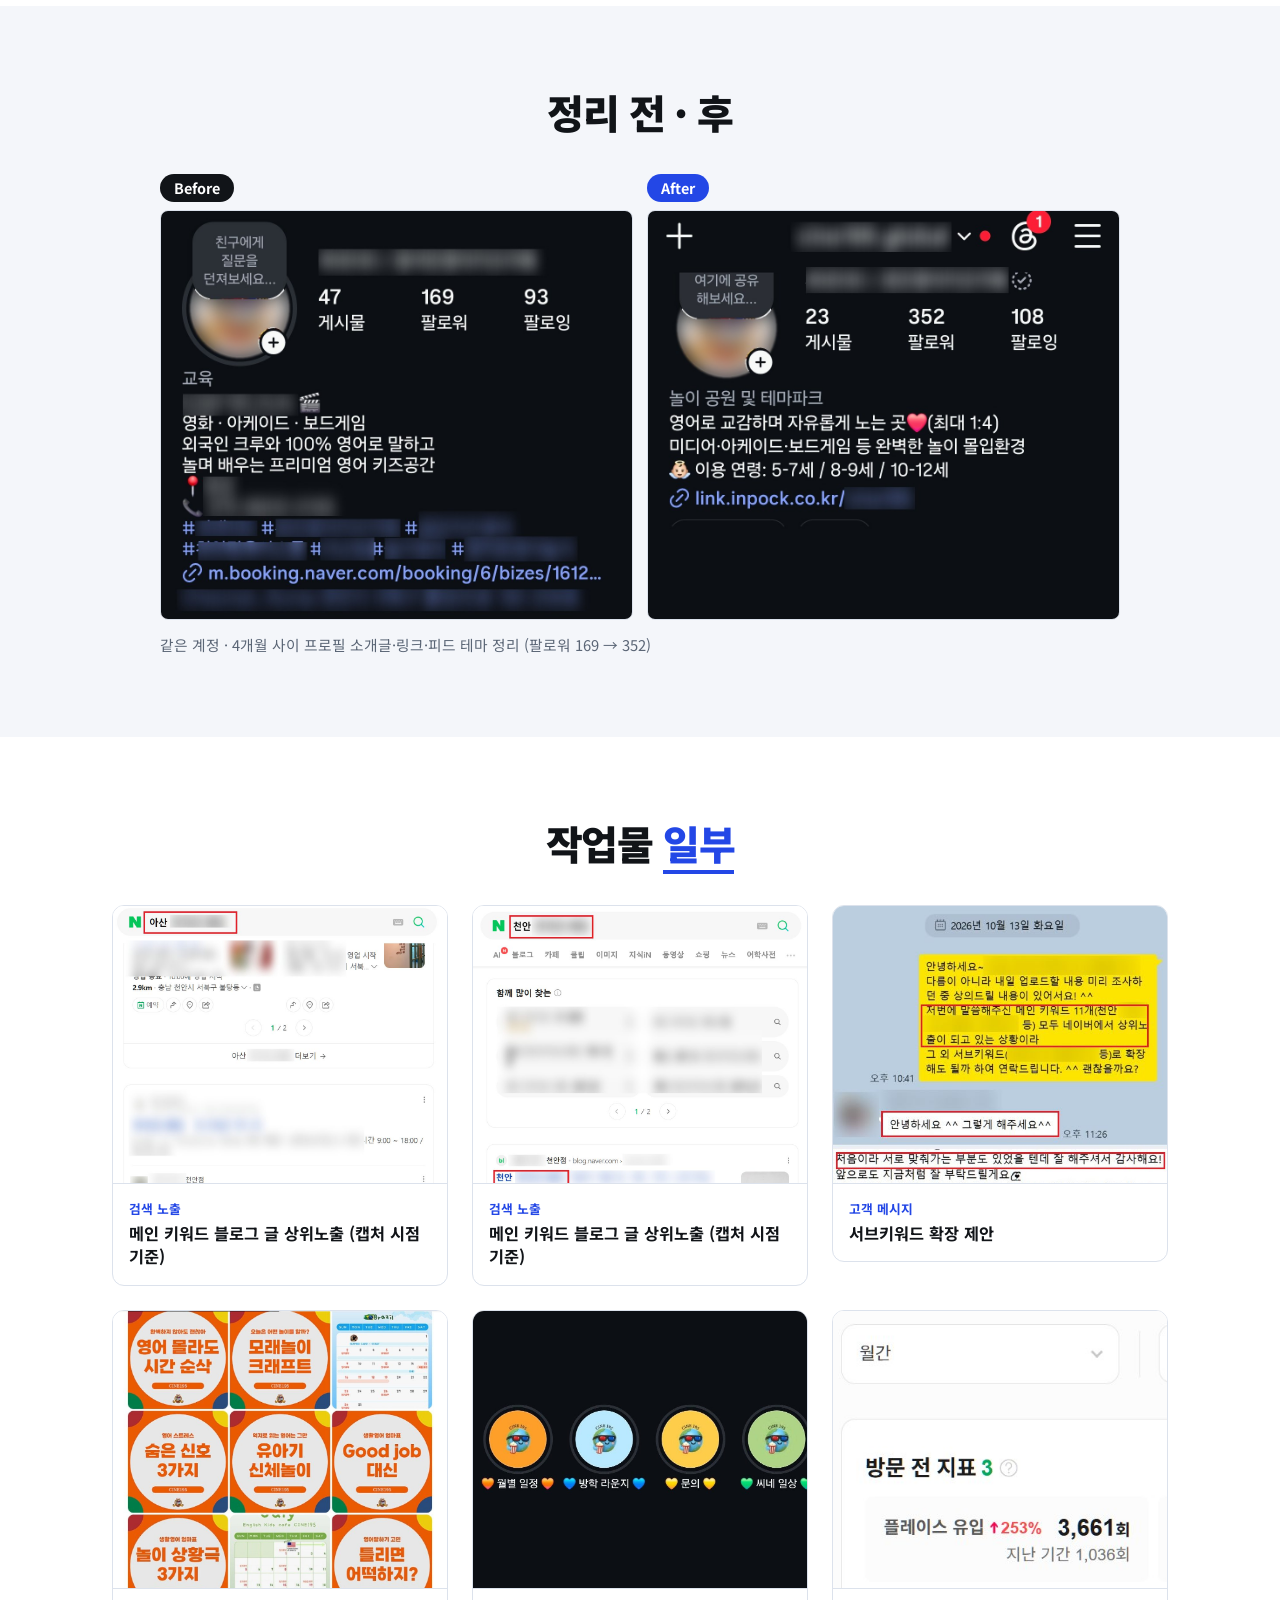
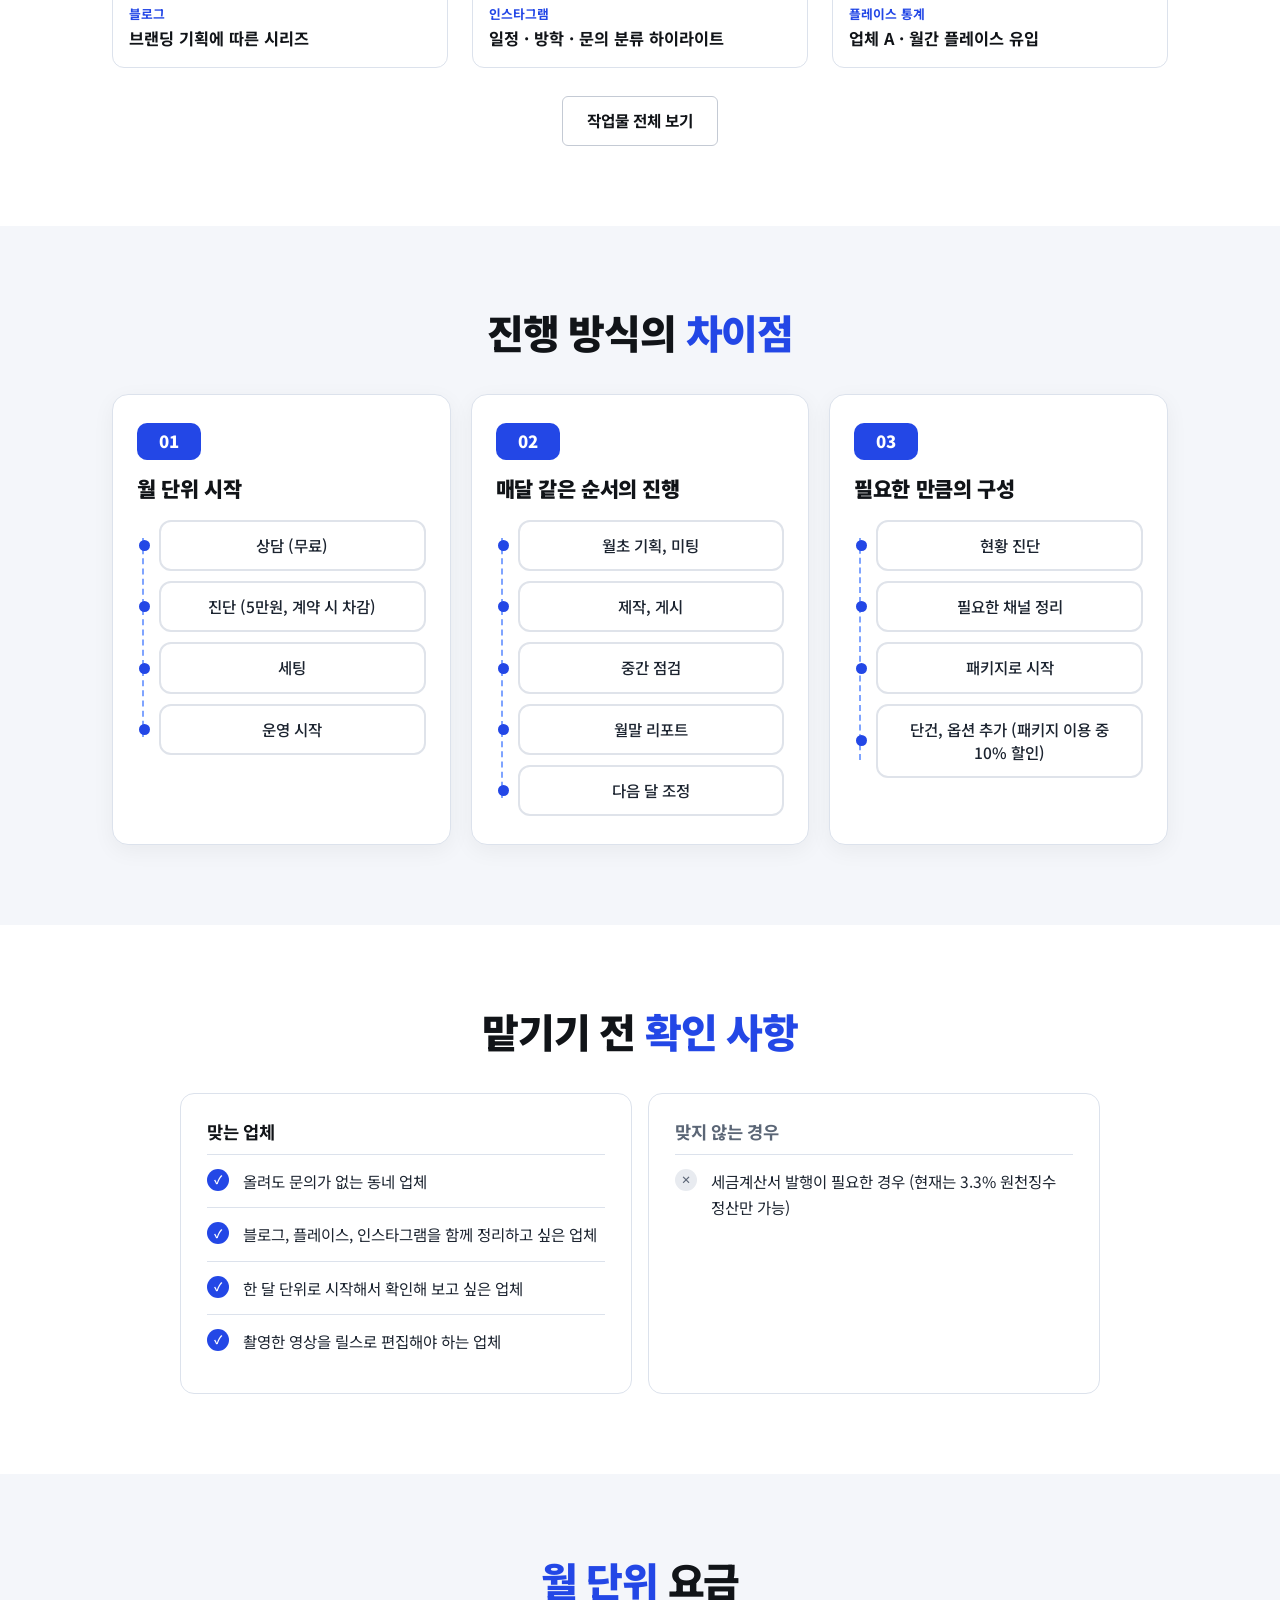
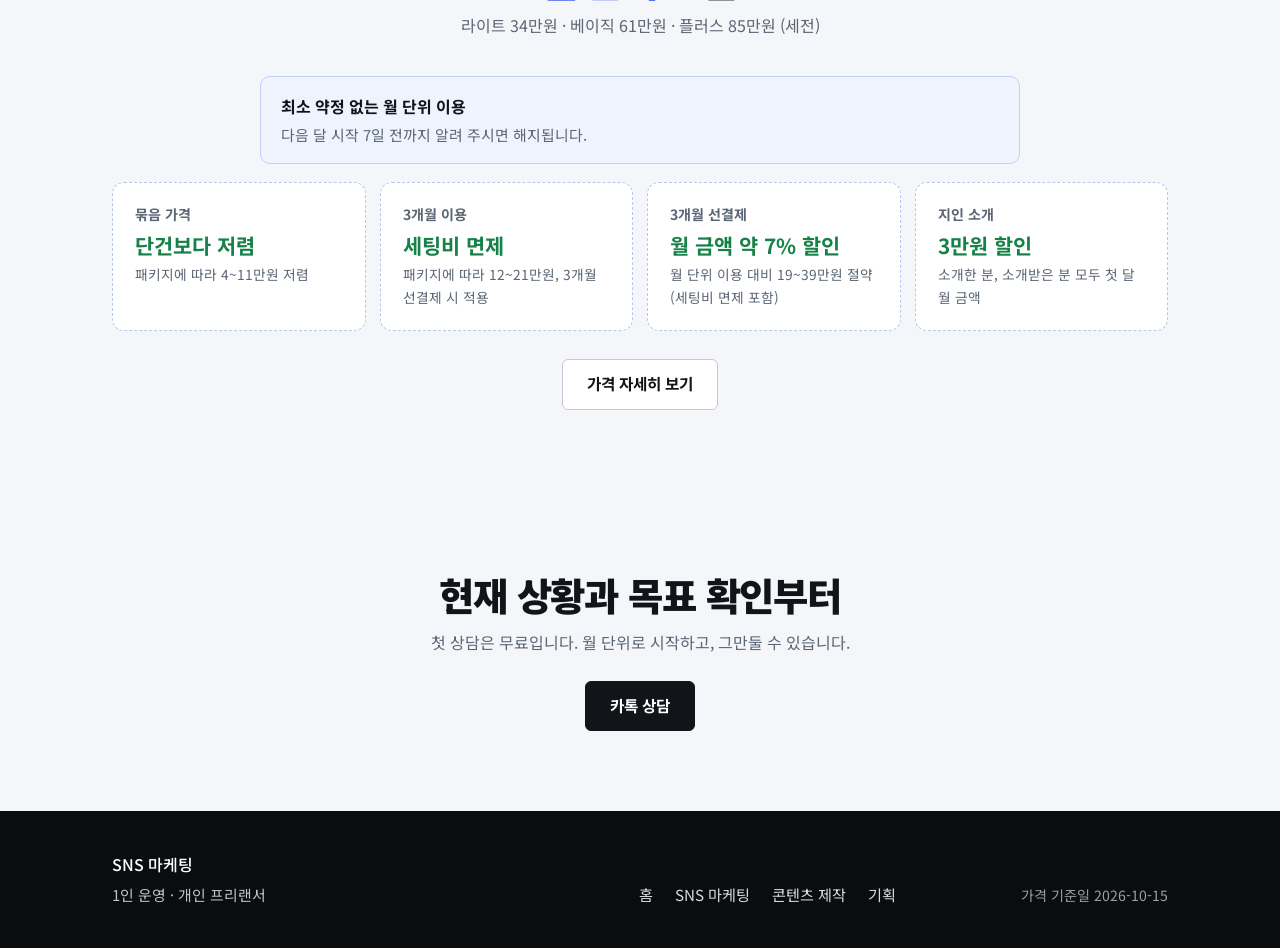
==== commit 32032633: "Remove remaining 광고 운영 대행 / 광고비 notices from /services/ terms and home fit list Co-Authored-By: Clau" ====
--- a/index.html
+++ b/index.html
@@ -217,7 +217,6 @@
                     <div class="fit-col no">
                         <h3>맞지 않는 경우</h3>
                         <ul>
-                            <li>광고 운영 대행이 필요한 경우 (광고비는 별도입니다)</li>
                             <li>세금계산서 발행이 필요한 경우 (현재는 3.3% 원천징수 정산만 가능)</li>
                         </ul>
                     </div>
